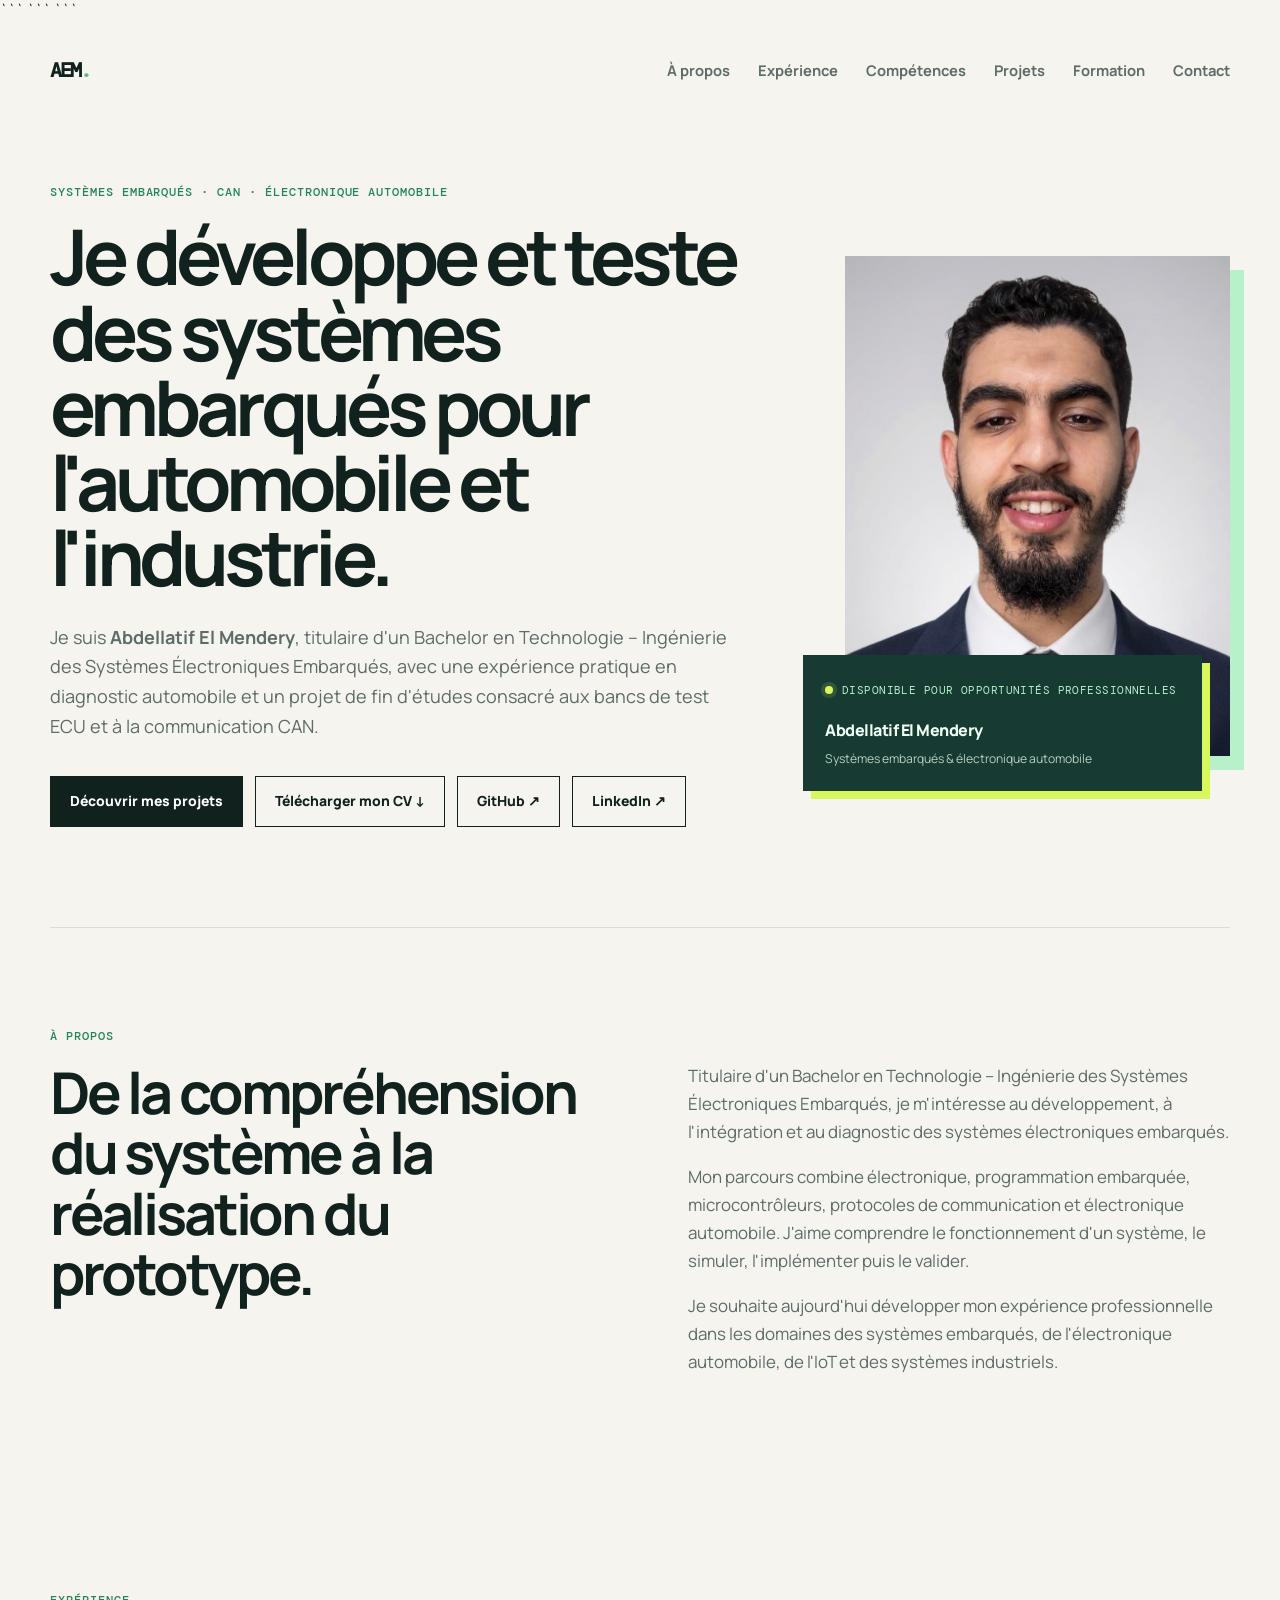
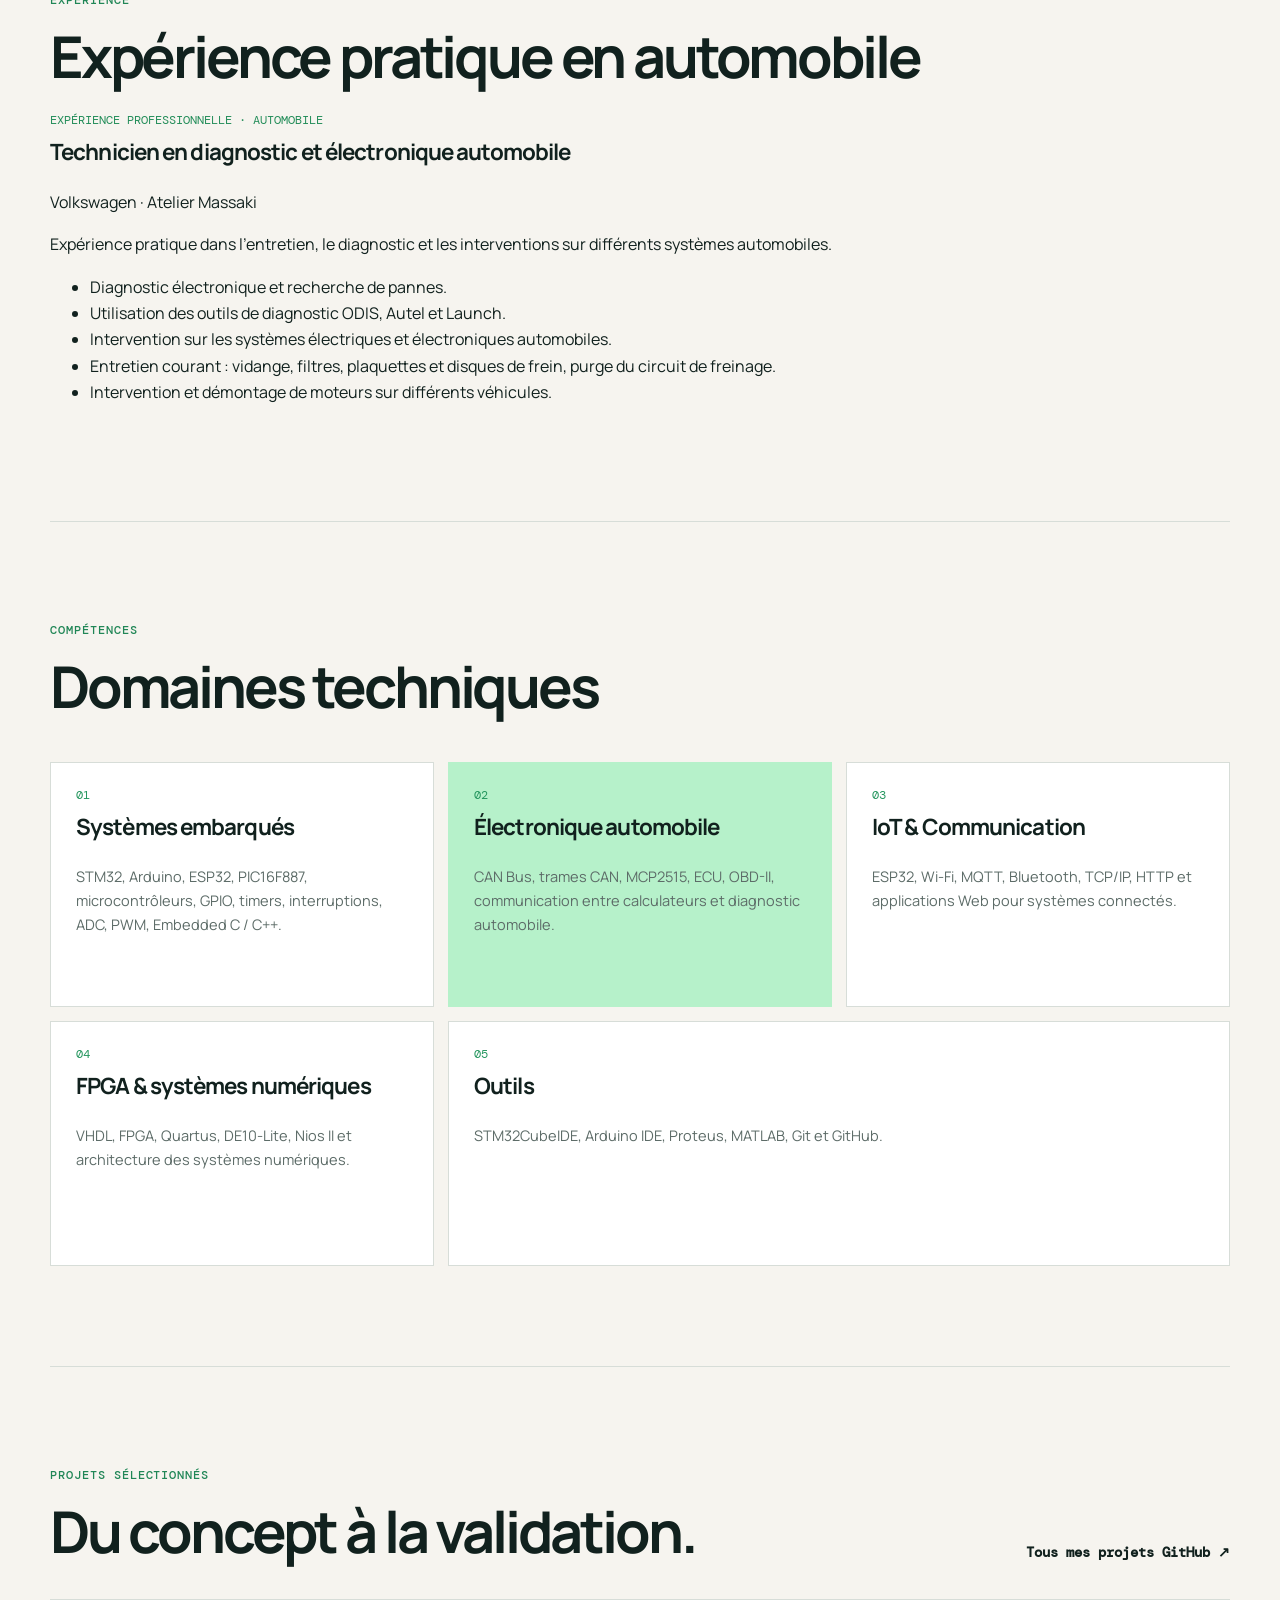
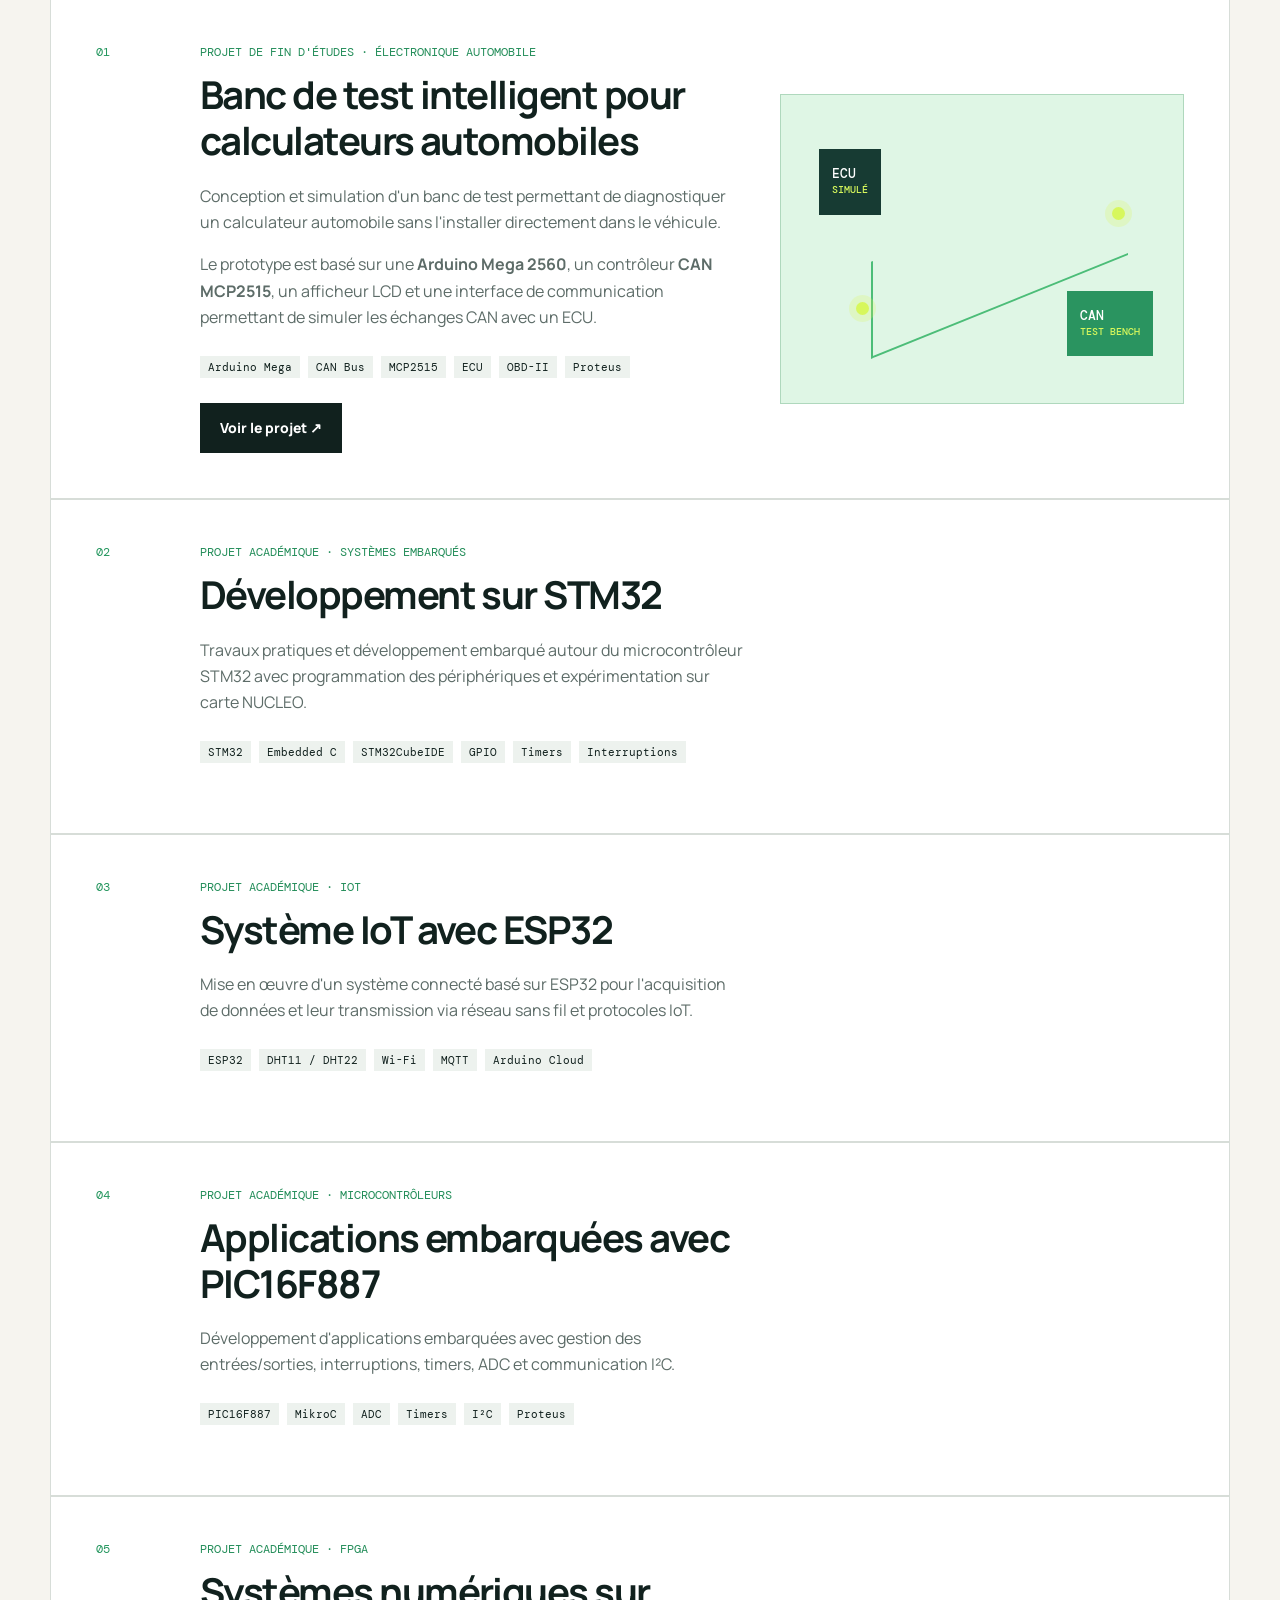
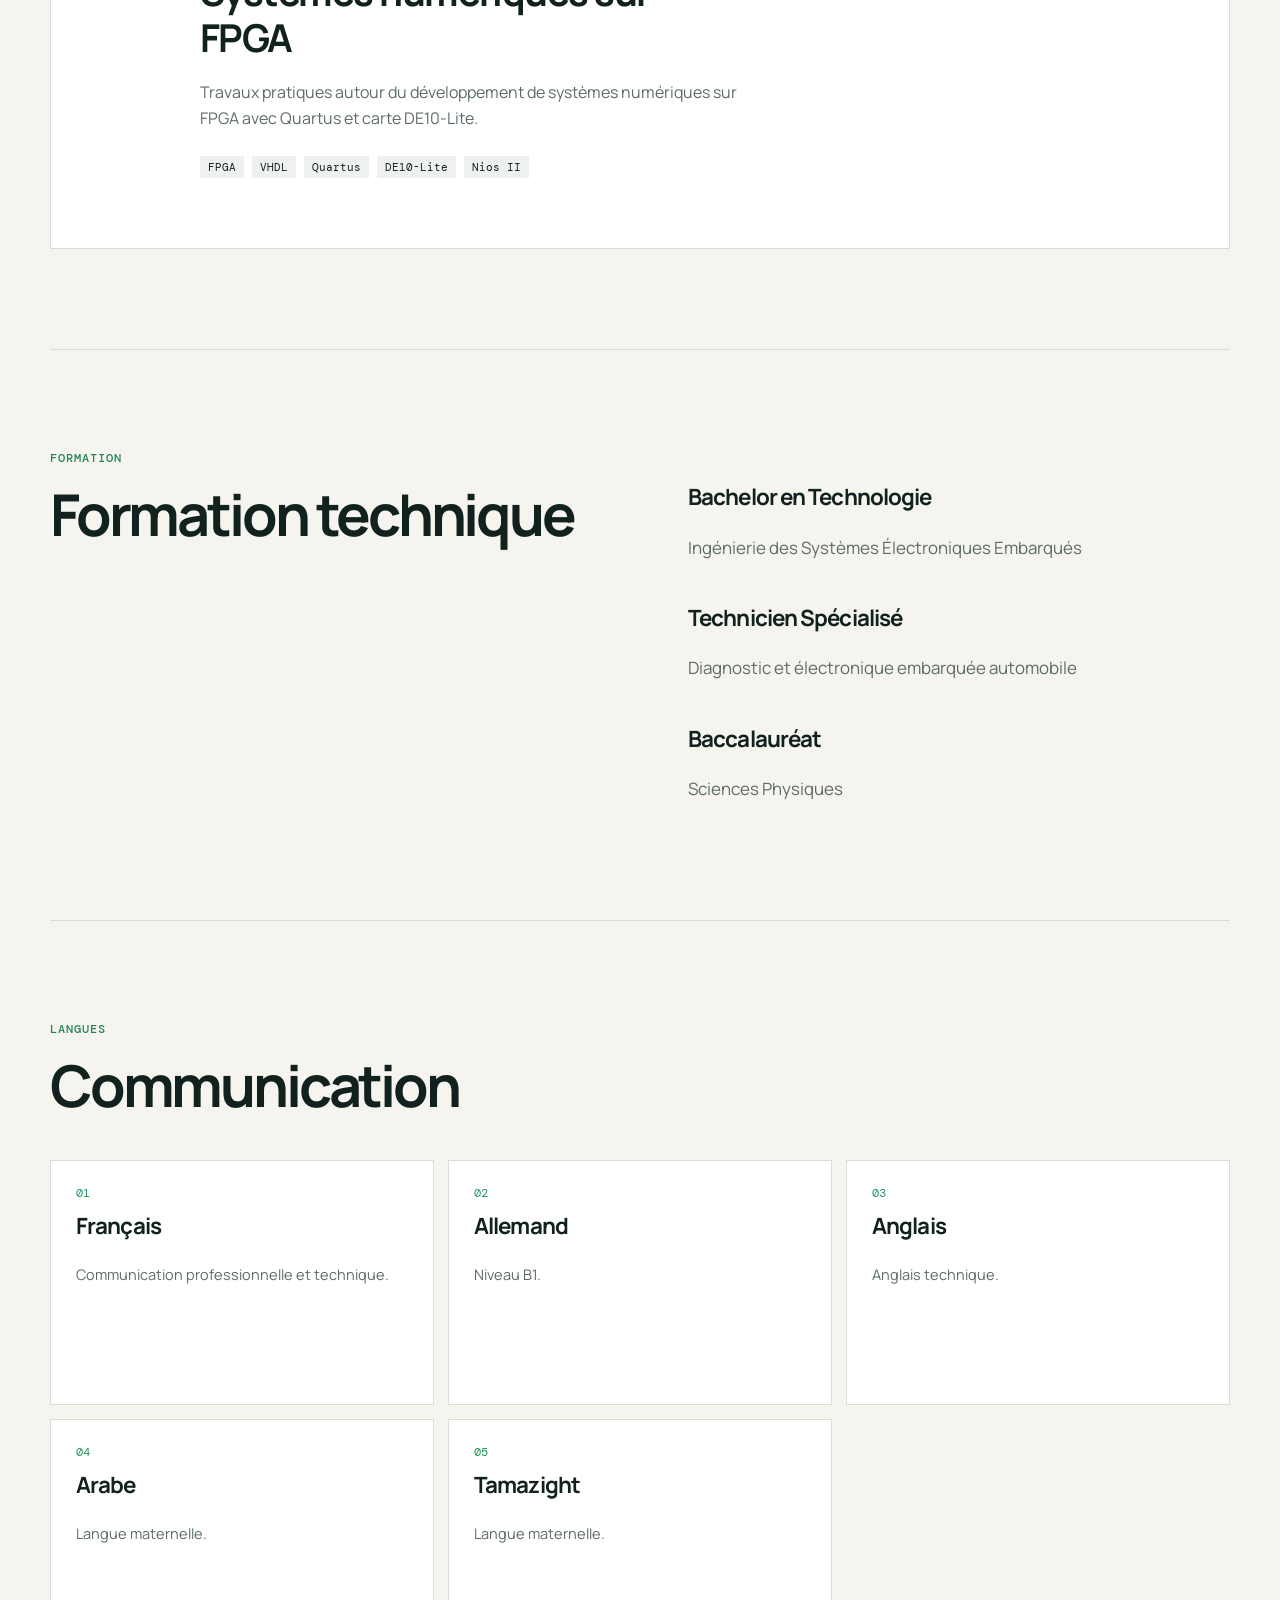
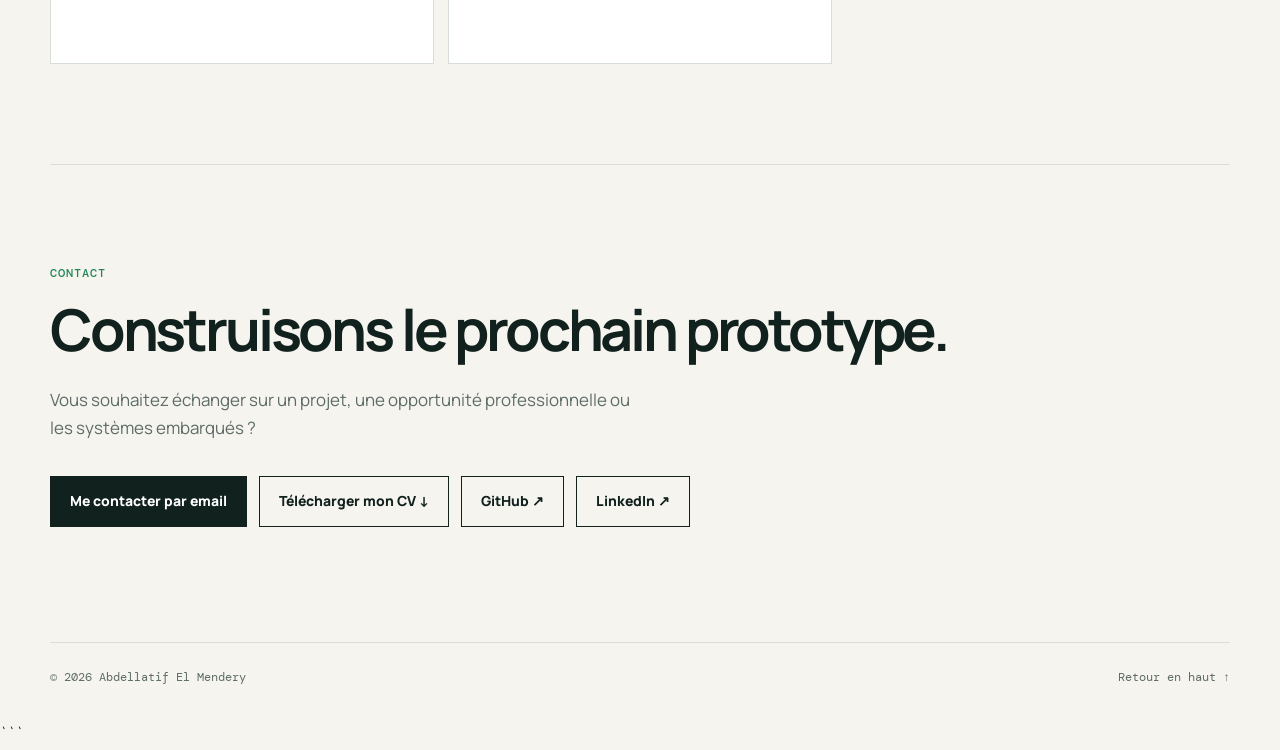
==== index.html @ 358496c3 "Add files via upload" ====
<!doctype html>

<html lang="fr">
  <head>
    <meta charset="UTF-8" />
    <meta name="viewport" content="width=device-width, initial-scale=1.0" />

```
<meta
  name="description"
  content="Portfolio d'Abdellatif El Mendery — systèmes embarqués, électronique automobile, CAN Bus, IoT et diagnostic automobile."
/>

<meta
  name="keywords"
  content="Abdellatif El Mendery, systèmes embarqués, STM32, CAN Bus, électronique automobile, IoT, ECU, diagnostic automobile"
/>

<meta name="author" content="Abdellatif El Mendery" />

<title>Abdellatif El Mendery | Systèmes embarqués & Électronique automobile</title>

<link rel="preconnect" href="https://fonts.googleapis.com" />
<link rel="preconnect" href="https://fonts.gstatic.com" crossorigin />

<link
  href="https://fonts.googleapis.com/css2?family=DM+Mono:wght@400;500&family=Manrope:wght@400;500;600;700;800&display=swap"
  rel="stylesheet"
/>

<link rel="stylesheet" href="style.css" />
```

  </head>

  <body>

```
<!-- HEADER -->
<header class="site-header">
  <a
    class="brand"
    href="#accueil"
    aria-label="Retour à l'accueil"
  >
    AEM<span>.</span>
  </a>

  <button
    class="menu-button"
    type="button"
    aria-label="Ouvrir le menu"
    aria-expanded="false"
  >
    Menu
  </button>

  <nav class="navigation" aria-label="Navigation principale">
    <a href="#apropos">À propos</a>
    <a href="#experience">Expérience</a>
    <a href="#competences">Compétences</a>
    <a href="#projets">Projets</a>
    <a href="#formation">Formation</a>
    <a href="#contact">Contact</a>
  </nav>
</header>


<main>

  <!-- HERO -->
  <section class="hero section" id="accueil">

    <div class="hero-copy">

      <p class="eyebrow">
        Systèmes embarqués · CAN · Électronique automobile
      </p>

      <h1>
        Je développe et teste des systèmes embarqués pour l'automobile et l'industrie.
      </h1>

      <p class="intro">
        Je suis <strong>Abdellatif El Mendery</strong>, titulaire d'un
        Bachelor en Technologie – Ingénierie des Systèmes Électroniques
        Embarqués, avec une expérience pratique en diagnostic automobile
        et un projet de fin d'études consacré aux bancs de test ECU et
        à la communication CAN.
      </p>

      <div class="hero-actions">

        <a
          class="button button-primary"
          href="#projets"
        >
          Découvrir mes projets
        </a>

        <a
          class="button button-secondary"
          href="cv/Abdellatif_El_Mendery_CV.pdf"
          target="_blank"
          rel="noreferrer"
        >
          Télécharger mon CV ↓
        </a>

        <a
          class="button button-secondary"
          href="https://github.com/abdellatifelmendery-spec"
          target="_blank"
          rel="noreferrer"
        >
          GitHub ↗
        </a>

        <a
          class="button button-secondary"
          href="https://www.linkedin.com/in/abdellatif-el-mendery-99740125b"
          target="_blank"
          rel="noreferrer"
        >
          LinkedIn ↗
        </a>

      </div>

    </div>


    <div class="hero-profile">

      <div class="photo-frame">
        <img
          src="images/abdellatif-el-mendery.jpg"
          alt="Portrait professionnel d'Abdellatif El Mendery"
        />
      </div>

      <div class="profile-caption">

        <div class="status">
          <span></span>
          Disponible pour opportunités professionnelles
        </div>

        <p>Abdellatif El Mendery</p>

        <small>
          Systèmes embarqués & électronique automobile
        </small>

      </div>

    </div>

  </section>


  <!-- À PROPOS -->
  <section class="section about" id="apropos">

    <p class="eyebrow">À propos</p>

    <div class="section-grid">

      <h2>
        De la compréhension du système à la réalisation du prototype.
      </h2>

      <div>

        <p>
          Titulaire d'un Bachelor en Technologie – Ingénierie des
          Systèmes Électroniques Embarqués, je m'intéresse au
          développement, à l'intégration et au diagnostic des systèmes
          électroniques embarqués.
        </p>

        <p>
          Mon parcours combine électronique, programmation embarquée,
          microcontrôleurs, protocoles de communication et électronique
          automobile. J'aime comprendre le fonctionnement d'un système,
          le simuler, l'implémenter puis le valider.
        </p>

        <p>
          Je souhaite aujourd'hui développer mon expérience professionnelle
          dans les domaines des systèmes embarqués, de l'électronique
          automobile, de l'IoT et des systèmes industriels.
        </p>

      </div>

    </div>

  </section>


  <!-- EXPÉRIENCE -->
  <section class="section experience" id="experience">

    <p class="eyebrow">Expérience</p>

    <h2>
      Expérience pratique en automobile
    </h2>

    <article class="experience-card">

      <div class="experience-header">

        <div>
          <p class="project-type">
            Expérience professionnelle · Automobile
          </p>

          <h3>
            Technicien en diagnostic et électronique automobile
          </h3>
        </div>

        <p class="experience-location">
          Volkswagen · Atelier Massaki
        </p>

      </div>

      <div class="experience-content">

        <p>
          Expérience pratique dans l'entretien, le diagnostic et les
          interventions sur différents systèmes automobiles.
        </p>

        <ul>
          <li>
            Diagnostic électronique et recherche de pannes.
          </li>

          <li>
            Utilisation des outils de diagnostic ODIS, Autel et Launch.
          </li>

          <li>
            Intervention sur les systèmes électriques et électroniques
            automobiles.
          </li>

          <li>
            Entretien courant : vidange, filtres, plaquettes et disques
            de frein, purge du circuit de freinage.
          </li>

          <li>
            Intervention et démontage de moteurs sur différents véhicules.
          </li>
        </ul>

      </div>

    </article>

  </section>


  <!-- COMPÉTENCES -->
  <section class="section skills" id="competences">

    <p class="eyebrow">Compétences</p>

    <h2>Domaines techniques</h2>

    <div class="skills-grid">

      <article class="skill-card">

        <p class="skill-number">01</p>

        <h3>Systèmes embarqués</h3>

        <p>
          STM32, Arduino, ESP32, PIC16F887, microcontrôleurs,
          GPIO, timers, interruptions, ADC, PWM,
          Embedded C / C++.
        </p>

      </article>


      <article class="skill-card accent-card">

        <p class="skill-number">02</p>

        <h3>Électronique automobile</h3>

        <p>
          CAN Bus, trames CAN, MCP2515, ECU, OBD-II,
          communication entre calculateurs et diagnostic automobile.
        </p>

      </article>


      <article class="skill-card">

        <p class="skill-number">03</p>

        <h3>IoT & Communication</h3>

        <p>
          ESP32, Wi-Fi, MQTT, Bluetooth, TCP/IP,
          HTTP et applications Web pour systèmes connectés.
        </p>

      </article>


      <article class="skill-card">

        <p class="skill-number">04</p>

        <h3>FPGA & systèmes numériques</h3>

        <p>
          VHDL, FPGA, Quartus, DE10-Lite,
          Nios II et architecture des systèmes numériques.
        </p>

      </article>


      <article class="skill-card wide-card">

        <p class="skill-number">05</p>

        <h3>Outils</h3>

        <p>
          STM32CubeIDE, Arduino IDE, Proteus, MATLAB,
          Git et GitHub.
        </p>

      </article>

    </div>

  </section>


  <!-- PROJETS -->
  <section class="section projects" id="projets">

    <div class="projects-heading">

      <div>

        <p class="eyebrow">
          Projets sélectionnés
        </p>

        <h2>
          Du concept à la validation.
        </h2>

      </div>

      <a
        class="text-link"
        href="https://github.com/abdellatifelmendery-spec"
        target="_blank"
        rel="noreferrer"
      >
        Tous mes projets GitHub ↗
      </a>

    </div>


    <!-- PFE -->
    <article class="project-featured">

      <div class="project-index">
        01
      </div>

      <div class="project-content">

        <p class="project-type">
          Projet de fin d'études · Électronique automobile
        </p>

        <h3>
          Banc de test intelligent pour calculateurs automobiles
        </h3>

        <p>
          Conception et simulation d'un banc de test permettant de
          diagnostiquer un calculateur automobile sans l'installer
          directement dans le véhicule.
        </p>

        <p>
          Le prototype est basé sur une
          <strong>Arduino Mega 2560</strong>,
          un contrôleur
          <strong>CAN MCP2515</strong>,
          un afficheur LCD et une interface de communication
          permettant de simuler les échanges CAN avec un ECU.
        </p>

        <ul class="tag-list">

          <li>Arduino Mega</li>
          <li>CAN Bus</li>
          <li>MCP2515</li>
          <li>ECU</li>
          <li>OBD-II</li>
          <li>Proteus</li>

        </ul>

        <a
          class="button button-primary"
          href="https://github.com/abdellatifelmendery-spec/banc-test-intelligent-ecu"
          target="_blank"
          rel="noreferrer"
        >
          Voir le projet ↗
        </a>

      </div>


      <div
        class="project-visual"
        aria-hidden="true"
      >

        <div class="ecu-block">
          ECU
          <br />
          <small>SIMULÉ</small>
        </div>

        <div class="can-line"></div>

        <div class="mcu-block">
          CAN
          <br />
          <small>TEST BENCH</small>
        </div>

        <div class="signal-dot dot-one"></div>
        <div class="signal-dot dot-two"></div>

      </div>

    </article>


    <!-- STM32 -->
    <article class="project-featured">

      <div class="project-index">
        02
      </div>

      <div class="project-content">

        <p class="project-type">
          Projet académique · Systèmes embarqués
        </p>

        <h3>
          Développement sur STM32
        </h3>

        <p>
          Travaux pratiques et développement embarqué autour du
          microcontrôleur STM32 avec programmation des périphériques
          et expérimentation sur carte NUCLEO.
        </p>

        <ul class="tag-list">
          <li>STM32</li>
          <li>Embedded C</li>
          <li>STM32CubeIDE</li>
          <li>GPIO</li>
          <li>Timers</li>
          <li>Interruptions</li>
        </ul>

      </div>

    </article>


    <!-- ESP32 -->
    <article class="project-featured">

      <div class="project-index">
        03
      </div>

      <div class="project-content">

        <p class="project-type">
          Projet académique · IoT
        </p>

        <h3>
          Système IoT avec ESP32
        </h3>

        <p>
          Mise en œuvre d'un système connecté basé sur ESP32 pour
          l'acquisition de données et leur transmission via réseau
          sans fil et protocoles IoT.
        </p>

        <ul class="tag-list">
          <li>ESP32</li>
          <li>DHT11 / DHT22</li>
          <li>Wi-Fi</li>
          <li>MQTT</li>
          <li>Arduino Cloud</li>
        </ul>

      </div>

    </article>


    <!-- PIC -->
    <article class="project-featured">

      <div class="project-index">
        04
      </div>

      <div class="project-content">

        <p class="project-type">
          Projet académique · Microcontrôleurs
        </p>

        <h3>
          Applications embarquées avec PIC16F887
        </h3>

        <p>
          Développement d'applications embarquées avec gestion des
          entrées/sorties, interruptions, timers, ADC et communication
          I²C.
        </p>

        <ul class="tag-list">
          <li>PIC16F887</li>
          <li>MikroC</li>
          <li>ADC</li>
          <li>Timers</li>
          <li>I²C</li>
          <li>Proteus</li>
        </ul>

      </div>

    </article>


    <!-- FPGA -->
    <article class="project-featured">

      <div class="project-index">
        05
      </div>

      <div class="project-content">

        <p class="project-type">
          Projet académique · FPGA
        </p>

        <h3>
          Systèmes numériques sur FPGA
        </h3>

        <p>
          Travaux pratiques autour du développement de systèmes
          numériques sur FPGA avec Quartus et carte DE10-Lite.
        </p>

        <ul class="tag-list">
          <li>FPGA</li>
          <li>VHDL</li>
          <li>Quartus</li>
          <li>DE10-Lite</li>
          <li>Nios II</li>
        </ul>

      </div>

    </article>

  </section>


  <!-- FORMATION -->
  <section class="section about" id="formation">

    <p class="eyebrow">Formation</p>

    <div class="section-grid">

      <h2>
        Formation technique
      </h2>

      <div>

        <h3>
          Bachelor en Technologie
        </h3>

        <p>
          Ingénierie des Systèmes Électroniques Embarqués
        </p>

        <br />

        <h3>
          Technicien Spécialisé
        </h3>

        <p>
          Diagnostic et électronique embarquée automobile
        </p>

        <br />

        <h3>
          Baccalauréat
        </h3>

        <p>
          Sciences Physiques
        </p>

      </div>

    </div>

  </section>


  <!-- LANGUES -->
  <section class="section skills">

    <p class="eyebrow">
      Langues
    </p>

    <h2>
      Communication
    </h2>

    <div class="skills-grid">

      <article class="skill-card">
        <p class="skill-number">01</p>
        <h3>Français</h3>
        <p>
          Communication professionnelle et technique.
        </p>
      </article>

      <article class="skill-card">
        <p class="skill-number">02</p>
        <h3>Allemand</h3>
        <p>
          Niveau B1.
        </p>
      </article>

      <article class="skill-card">
        <p class="skill-number">03</p>
        <h3>Anglais</h3>
        <p>
          Anglais technique.
        </p>
      </article>

      <article class="skill-card">
        <p class="skill-number">04</p>
        <h3>Arabe</h4>
        <p>
          Langue maternelle.
        </p>
      </article>

      <article class="skill-card">
        <p class="skill-number">05</p>
        <h3>Tamazight</h3>
        <p>
          Langue maternelle.
        </p>
      </article>

    </div>

  </section>


  <!-- CONTACT -->
  <section class="section contact" id="contact">

    <p class="eyebrow">
      Contact
    </p>

    <h2>
      Construisons le prochain prototype.
    </h2>

    <p>
      Vous souhaitez échanger sur un projet, une opportunité
      professionnelle ou les systèmes embarqués ?
    </p>

    <div class="contact-links">

      <!-- REMPLACE CET EMAIL -->
      <a
        class="button button-primary"
        href="mailto:TON_EMAIL_ICI"
      >
        Me contacter par email
      </a>

      <a
        class="button button-secondary"
        href="cv/CV_Abdellatif_El_Mendery_1.pdf"
        target="_blank"
        rel="noreferrer"
      >
        Télécharger mon CV ↓
      </a>

      <a
        class="button button-secondary"
        href="https://github.com/abdellatifelmendery-spec"
        target="_blank"
        rel="noreferrer"
      >
        GitHub ↗
      </a>

      <a
        class="button button-secondary"
        href="https://www.linkedin.com/in/abdellatif-el-mendery-99740125b"
        target="_blank"
        rel="noreferrer"
      >
        LinkedIn ↗
      </a>

    </div>

  </section>

</main>


<!-- FOOTER -->
<footer>

  <p>
    © <span id="year"></span> Abdellatif El Mendery
  </p>

  <a href="#accueil">
    Retour en haut ↑
  </a>

</footer>


<script src="script.js"></script>
```

  </body>
</html>
---- style.css ----
:root {
  --ink: #11211e;
  --muted: #5d6c68;
  --paper: #f6f4ef;
  --surface: #ffffff;
  --line: #d7ddd8;
  --mint: #b6f1ca;
  --lime: #d7f75c;
  --dark: #173b33;
  --mono: "DM Mono", monospace;
  --sans: "Manrope", sans-serif;
}

* { box-sizing: border-box; }
html { scroll-behavior: smooth; }
body { margin: 0; background: var(--paper); color: var(--ink); font-family: var(--sans); line-height: 1.65; }
a { color: inherit; text-decoration: none; }
.site-header { width: min(1180px, calc(100% - 40px)); margin: 0 auto; min-height: 88px; display: flex; align-items: center; justify-content: space-between; }
.brand { font: 800 1.25rem var(--mono); letter-spacing: -0.1em; }
.brand span { color: #62b985; }
.navigation { display: flex; gap: 28px; color: var(--muted); font-size: 0.92rem; font-weight: 700; }
.navigation a:hover, .text-link:hover, footer a:hover { color: #2b9860; }
.menu-button { display: none; border: 0; background: transparent; font: 700 0.85rem var(--mono); }
.section { width: min(1180px, calc(100% - 40px)); margin: 0 auto; padding: 100px 0; }
.hero { min-height: 640px; display: grid; grid-template-columns: 1.25fr 0.75fr; gap: 80px; align-items: center; padding-top: 70px; }
.eyebrow { color: #208656; font: 500 0.75rem var(--mono); letter-spacing: 0.08em; text-transform: uppercase; margin: 0 0 18px; }
h1, h2, h3, p { margin-top: 0; }
h1 { max-width: 760px; font-size: clamp(2.7rem, 6vw, 5.55rem); letter-spacing: -0.065em; line-height: 0.98; margin-bottom: 28px; }
h2 { font-size: clamp(2rem, 4.5vw, 3.9rem); letter-spacing: -0.055em; line-height: 1.05; margin-bottom: 26px; }
h3 { font-size: 1.4rem; letter-spacing: -0.04em; line-height: 1.2; }
.intro { max-width: 680px; font-size: 1.13rem; color: var(--muted); }
.hero-actions, .contact-links { display: flex; flex-wrap: wrap; gap: 12px; margin-top: 34px; }
.button { display: inline-flex; align-items: center; justify-content: center; padding: 13px 19px; border: 1px solid var(--ink); font-size: 0.87rem; font-weight: 800; transition: transform 0.2s, background 0.2s; }
.button:hover { transform: translateY(-3px); }
.button-primary { background: var(--ink); color: white; }
.button-secondary { background: transparent; }
.hero-profile { position: relative; max-width: 385px; justify-self: end; }
.photo-frame { height: 500px; overflow: hidden; background: var(--dark); box-shadow: 14px 14px 0 var(--mint); }
.photo-frame img { width: 100%; height: 100%; object-fit: cover; object-position: center top; display: block; filter: saturate(.92) contrast(1.03); }
.profile-caption { position: absolute; left: -42px; right: 28px; bottom: -35px; padding: 20px 22px; background: var(--dark); color: #effff3; box-shadow: 8px 8px 0 var(--lime); }
.profile-caption p { margin: 15px 0 1px; font-weight: 800; letter-spacing: -.03em; }
.profile-caption small { color: #b7cfc0; font-size: .76rem; }
.hero-card { background: var(--dark); padding: 32px; color: #ebfff1; box-shadow: 13px 13px 0 var(--mint); }
.status { display: inline-flex; align-items: center; gap: 9px; font: 0.68rem var(--mono); color: var(--mint); text-transform: uppercase; letter-spacing: 0.04em; }
.status span { width: 8px; height: 8px; border-radius: 50%; background: var(--lime); box-shadow: 0 0 0 4px rgba(215,247,92,.14); }
.card-label { margin: 62px 0 9px; color: #9ab7ab; font: 0.7rem var(--mono); text-transform: uppercase; }
.hero-card ul { list-style: none; padding: 0; margin: 0; }
.hero-card li { border-top: 1px solid rgba(235,255,241,.2); padding: 14px 0; font-weight: 700; }
.hero-card li span { display: inline-block; width: 36px; color: var(--lime); font: 0.73rem var(--mono); }
.about { border-top: 1px solid var(--line); }
.section-grid { display: grid; grid-template-columns: 1fr 1fr; gap: 96px; }
.section-grid h2 { margin: 0; }
.section-grid p { color: var(--muted); font-size: 1.06rem; }
.skills { border-top: 1px solid var(--line); }
.skills > h2 { margin-bottom: 45px; }
.skills-grid { display: grid; grid-template-columns: repeat(3, 1fr); gap: 14px; }
.skill-card { min-height: 245px; padding: 25px; background: var(--surface); border: 1px solid var(--line); }
.skill-card p:last-child { color: var(--muted); font-size: .91rem; }
.skill-number, .project-index { color: #24965e; font: 0.72rem var(--mono); }
.accent-card { background: var(--mint); border-color: var(--mint); }
.wide-card { grid-column: span 2; }
.projects { border-top: 1px solid var(--line); }
.projects-heading { display: flex; align-items: end; justify-content: space-between; gap: 30px; margin-bottom: 38px; }
.projects-heading h2 { margin-bottom: 0; }
.text-link { font: 700 .87rem var(--mono); white-space: nowrap; }
.project-featured { position: relative; display: grid; grid-template-columns: 70px 1.15fr .85fr; gap: 34px; padding: 45px; background: var(--surface); border: 1px solid var(--line); overflow: hidden; }
.project-type { color: #238d59; font: .72rem var(--mono); text-transform: uppercase; }
.project-content h3 { font-size: clamp(1.8rem, 3vw, 2.65rem); margin: 12px 0 18px; }
.project-content > p:not(.project-type) { color: var(--muted); }
.tag-list { display: flex; flex-wrap: wrap; gap: 8px; padding: 0; margin: 25px 0; list-style: none; }
.tag-list li { padding: 4px 8px; background: #edf2ee; font: .67rem var(--mono); }
.project-visual { position: relative; min-height: 310px; align-self: center; background: #dff6e5; border: 1px solid #afd8bd; overflow: hidden; }
.ecu-block, .mcu-block { position: absolute; z-index: 2; padding: 18px 13px; background: var(--dark); color: white; font: 500 .84rem var(--mono); line-height: 1.1; }
.ecu-block { top: 54px; left: 38px; } .mcu-block { bottom: 47px; right: 30px; background: #2a9460; }
.project-visual small { color: var(--lime); font-size: .61rem; }
.can-line { position: absolute; inset: 115px 55px 96px 90px; border-left: 2px solid #4cbd78; border-bottom: 2px solid #4cbd78; transform: skewY(-22deg); }
.signal-dot { position: absolute; width: 13px; height: 13px; border-radius: 50%; background: var(--lime); box-shadow: 0 0 0 7px rgba(215,247,92,.24); }
.dot-one { top: 112px; right: 58px; } .dot-two { bottom: 88px; left: 75px; }
.contact { border-top: 1px solid var(--line); padding-bottom: 115px; }
.contact > p:not(.eyebrow):not(.contact-note) { max-width: 600px; color: var(--muted); font-size: 1.06rem; }
.contact-note { color: var(--muted); font-size: .78rem; margin-top: 20px; }
code { background: #e6ebe6; padding: 2px 4px; }
footer { width: min(1180px, calc(100% - 40px)); margin: 0 auto; padding: 27px 0; border-top: 1px solid var(--line); display: flex; justify-content: space-between; color: var(--muted); font: .72rem var(--mono); }

@media (max-width: 780px) {
  .site-header { min-height: 72px; } .menu-button { display: block; } .navigation { display: none; position: absolute; top: 68px; left: 20px; right: 20px; padding: 17px; background: white; border: 1px solid var(--line); flex-direction: column; gap: 13px; z-index: 5; } .navigation.open { display: flex; }
  .section { width: min(100% - 32px, 1180px); padding: 72px 0; } .hero { min-height: auto; grid-template-columns: 1fr; gap: 42px; padding-top: 45px; } .hero-profile { justify-self: center; width: min(100% - 25px, 380px); margin-bottom: 30px; } .photo-frame { height: 430px; box-shadow: 8px 8px 0 var(--mint); } .profile-caption { left: -13px; right: 13px; }
  .section-grid, .project-featured { grid-template-columns: 1fr; gap: 28px; } .skills-grid { grid-template-columns: 1fr; } .wide-card { grid-column: span 1; } .projects-heading { align-items: start; flex-direction: column; } .project-index { position: absolute; top: 20px; right: 20px; } .project-visual { min-height: 270px; } footer { width: min(100% - 32px, 1180px); }
}
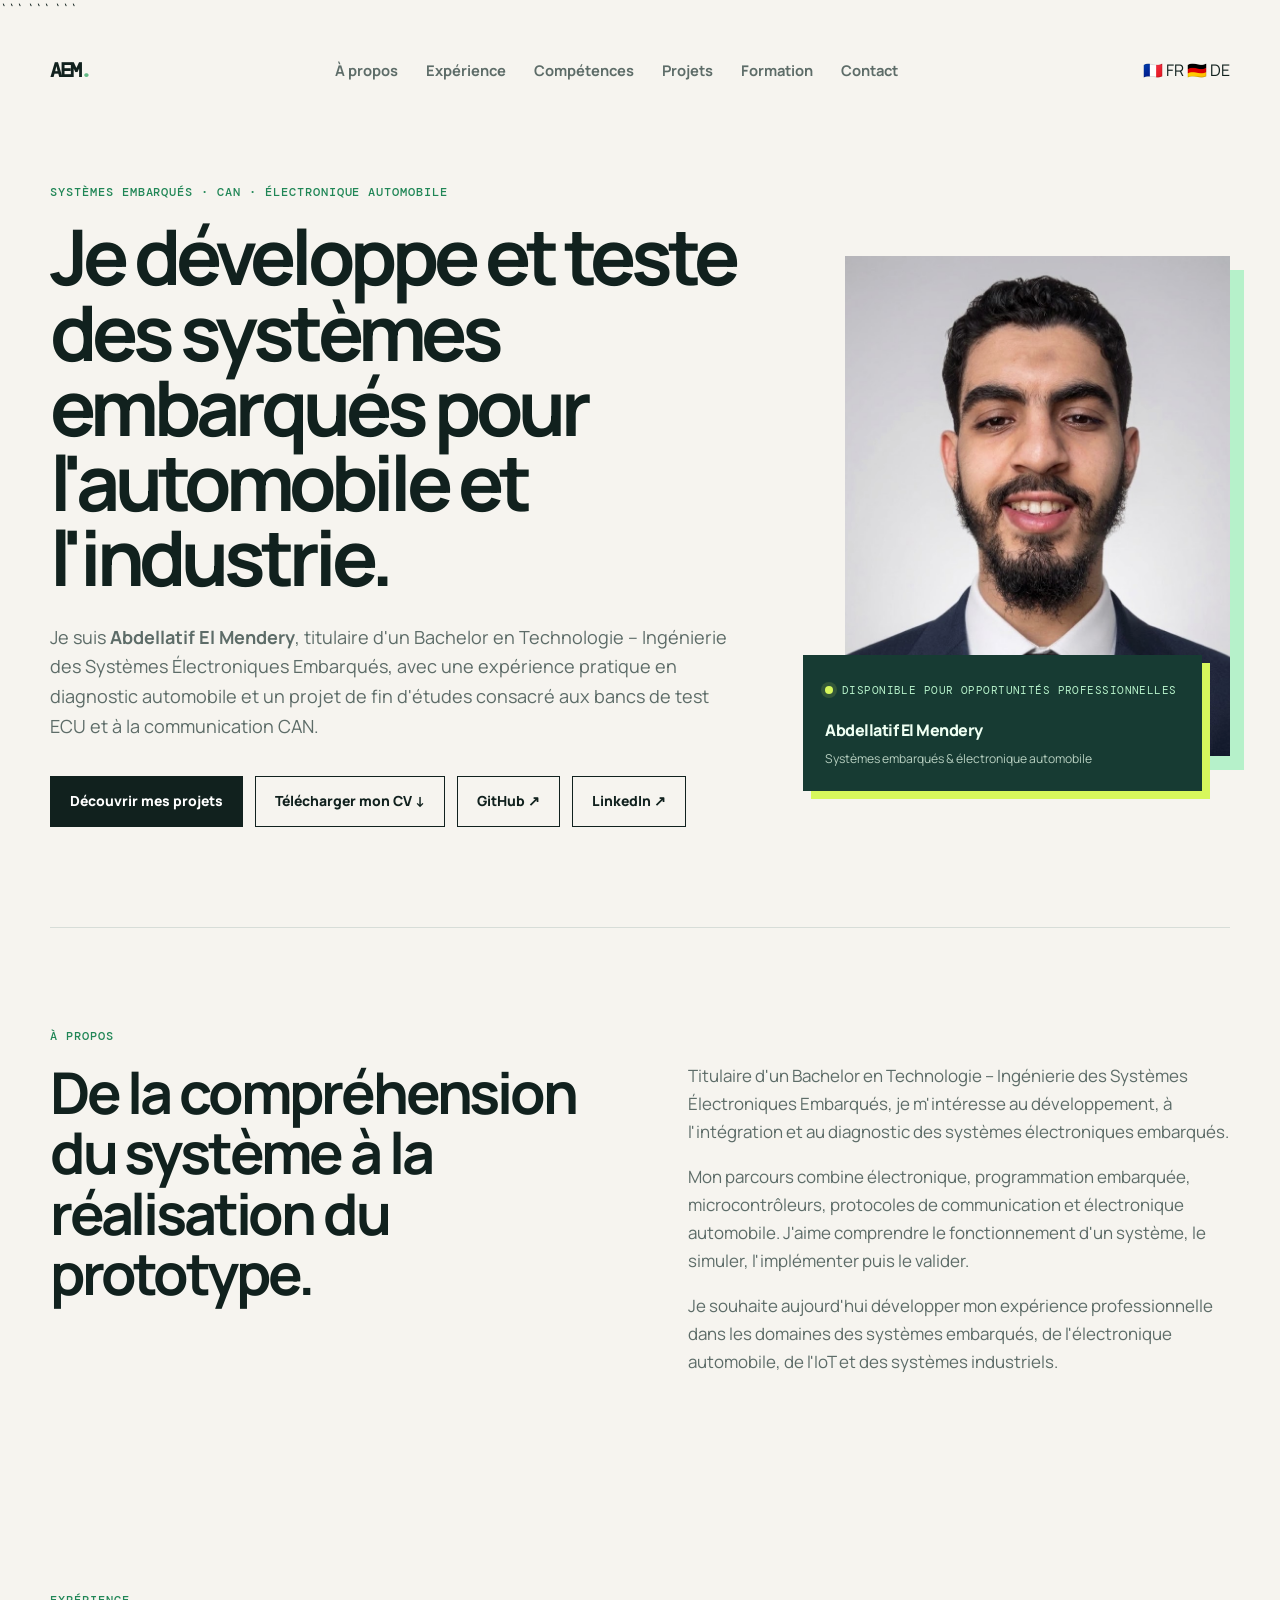
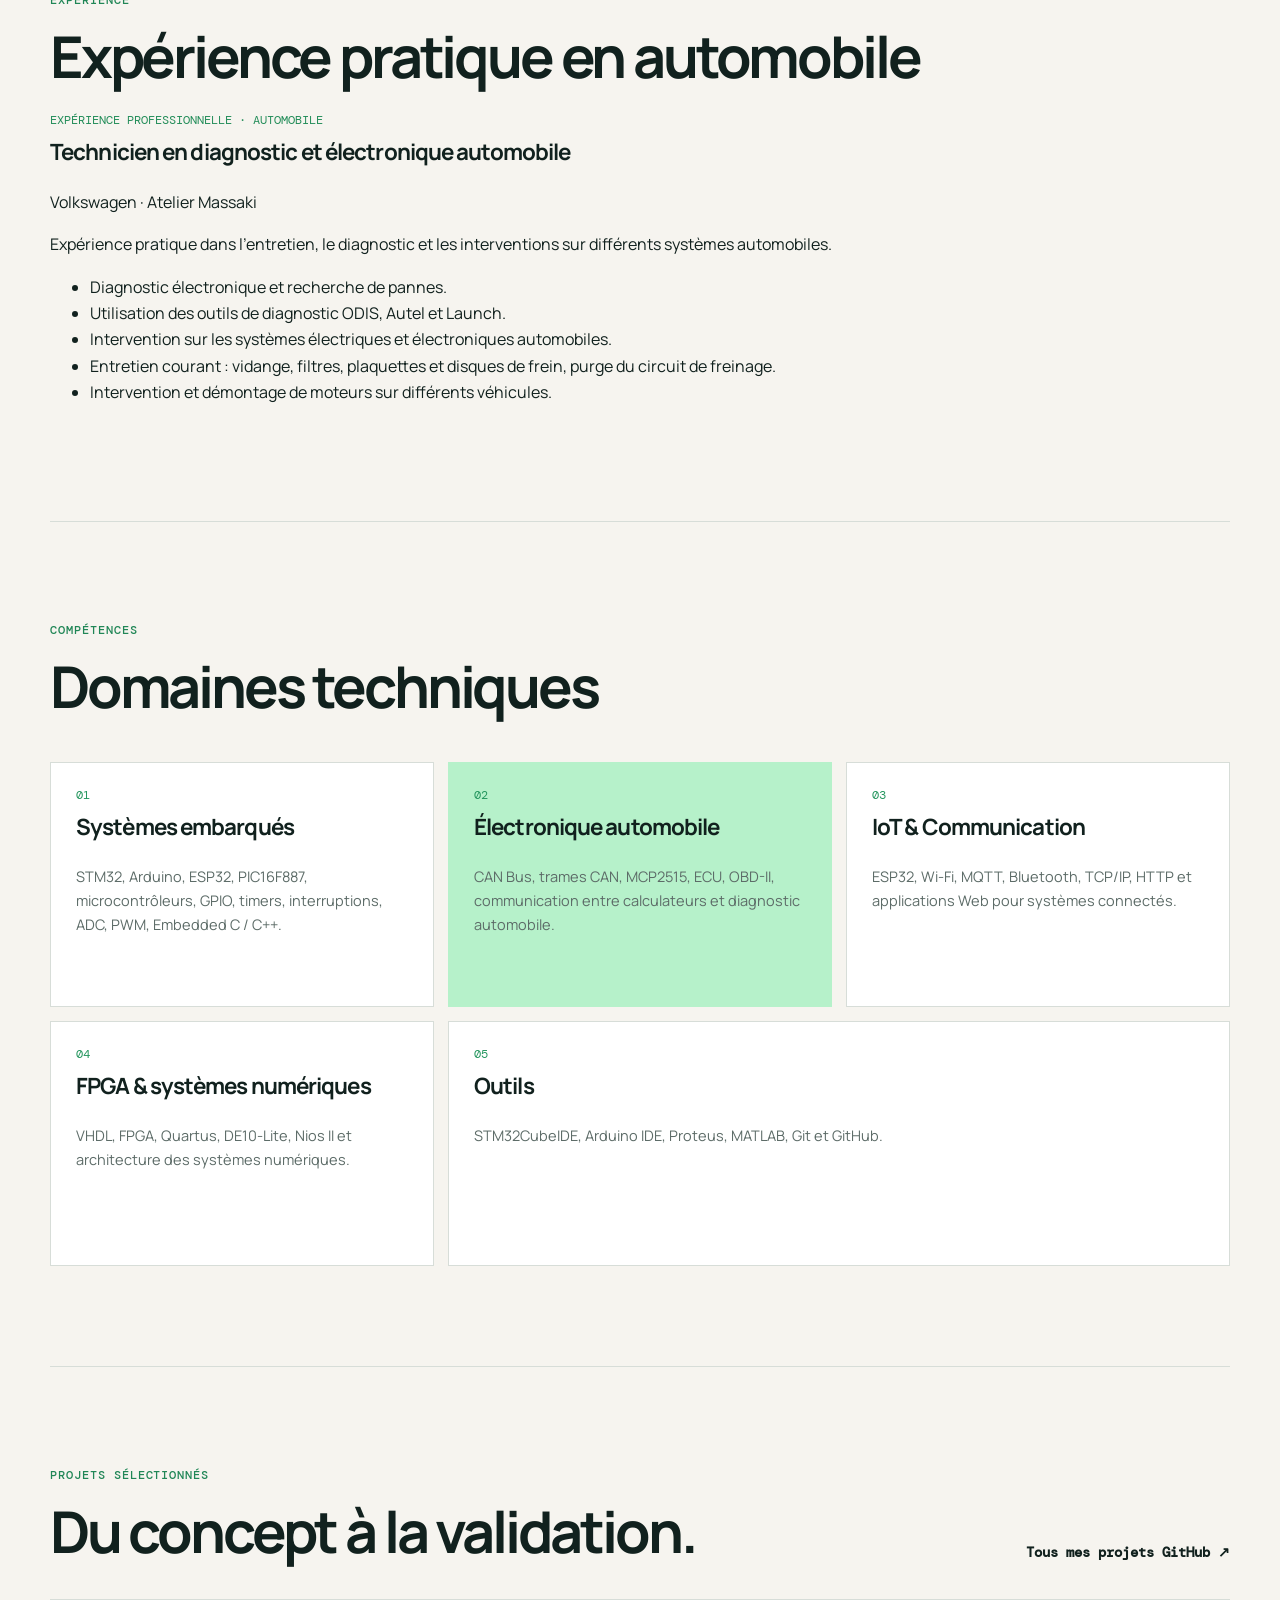
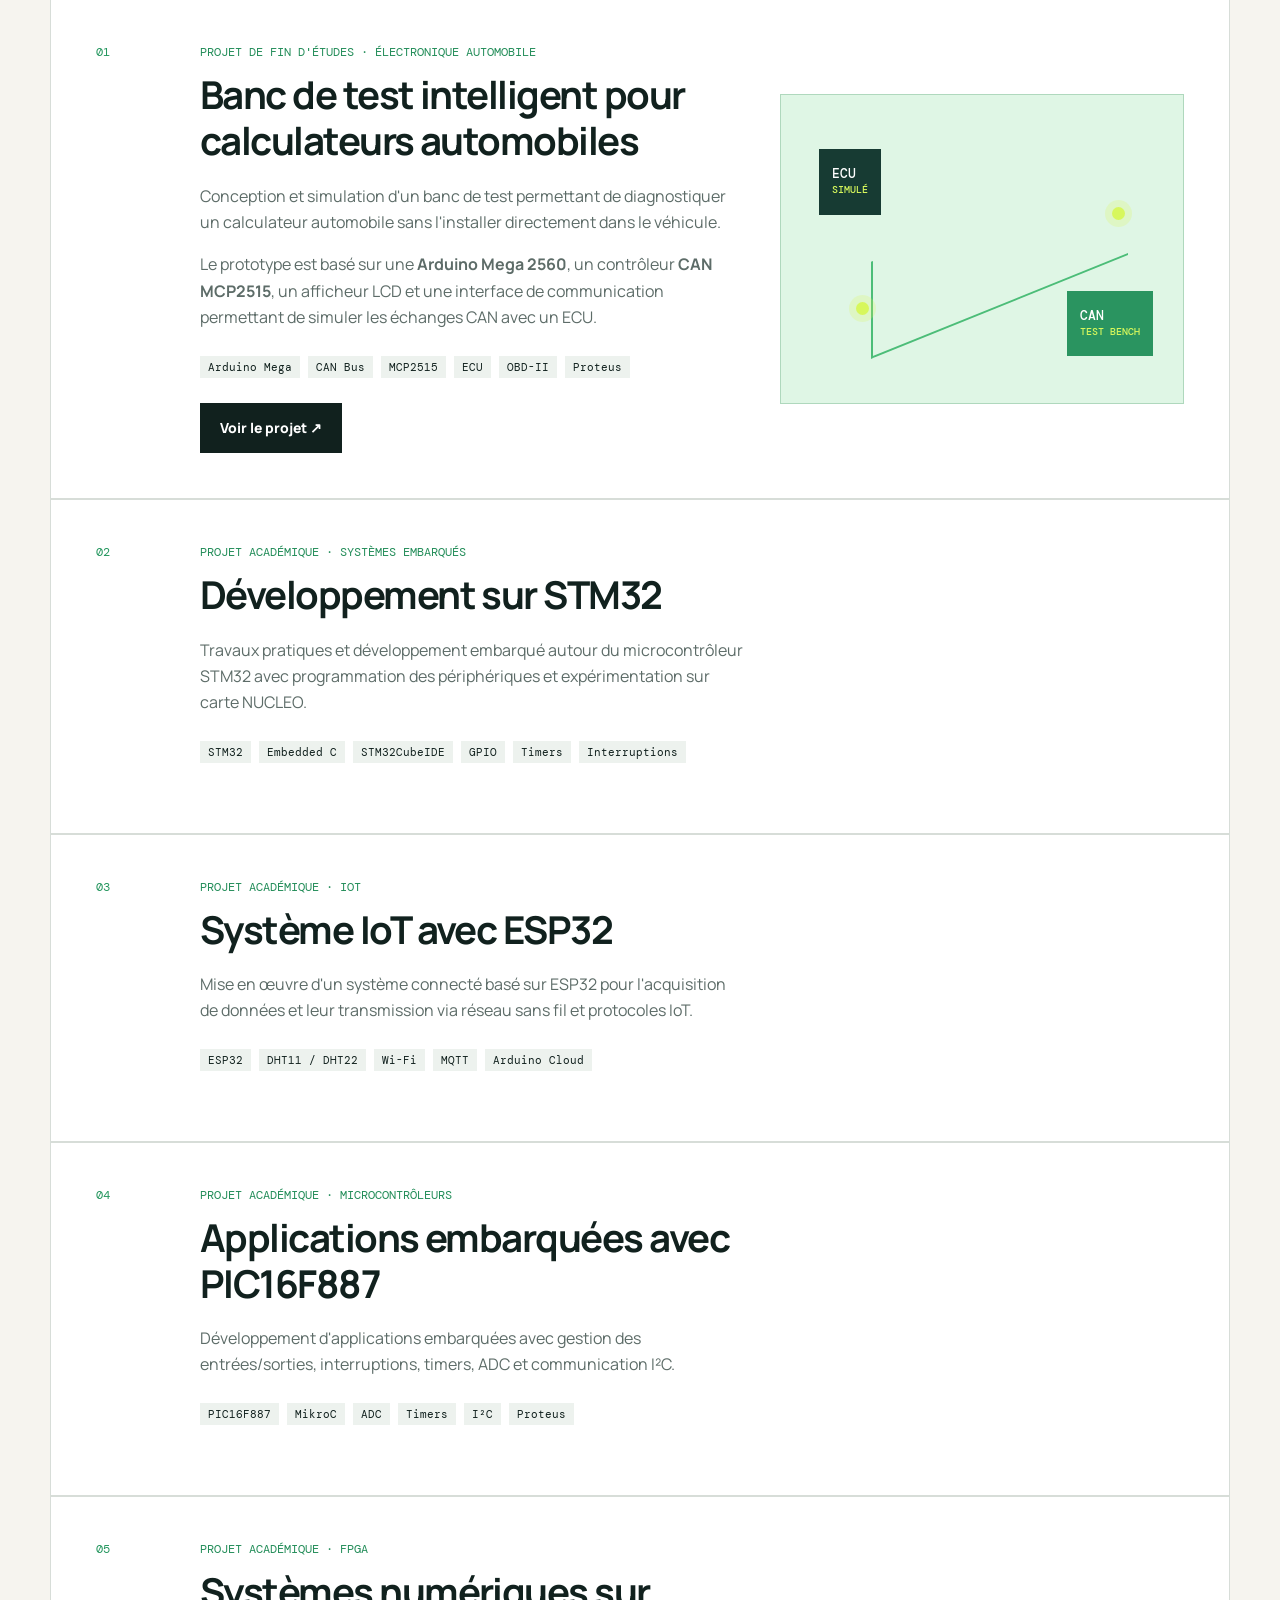
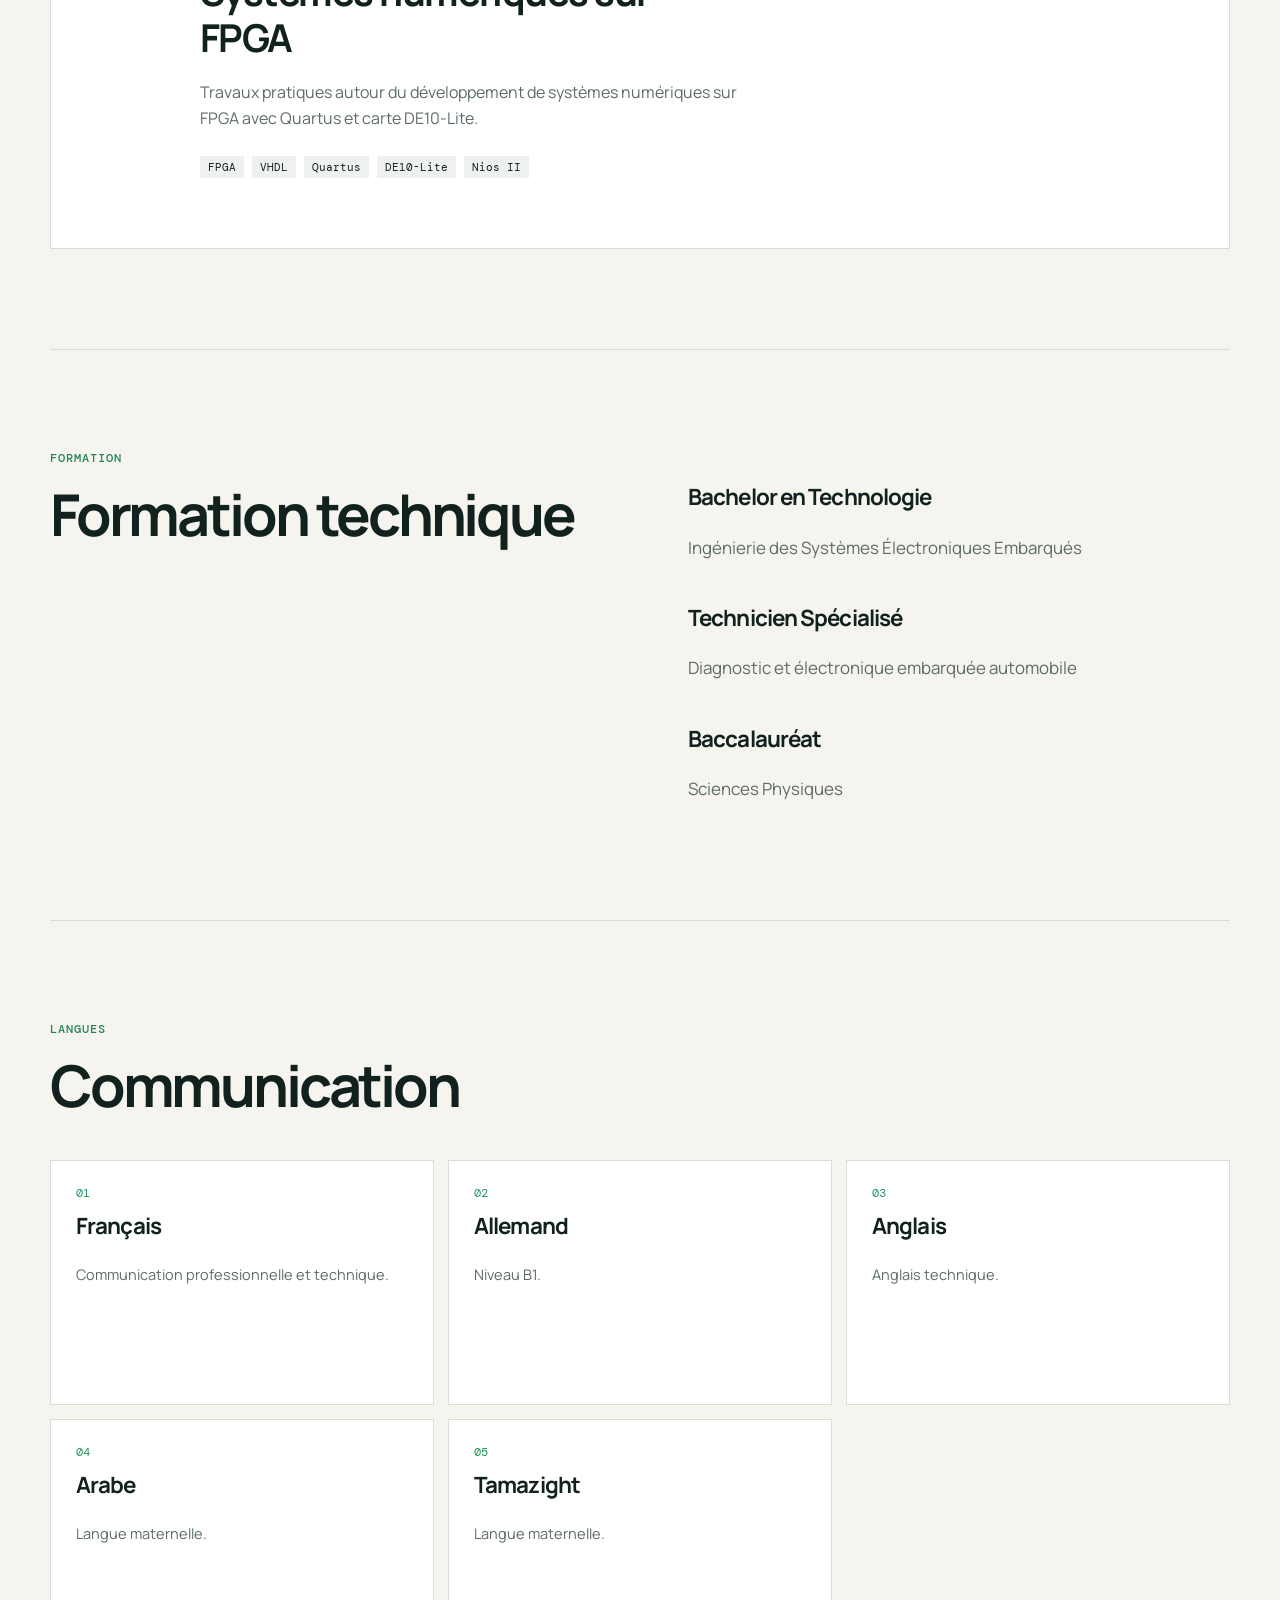
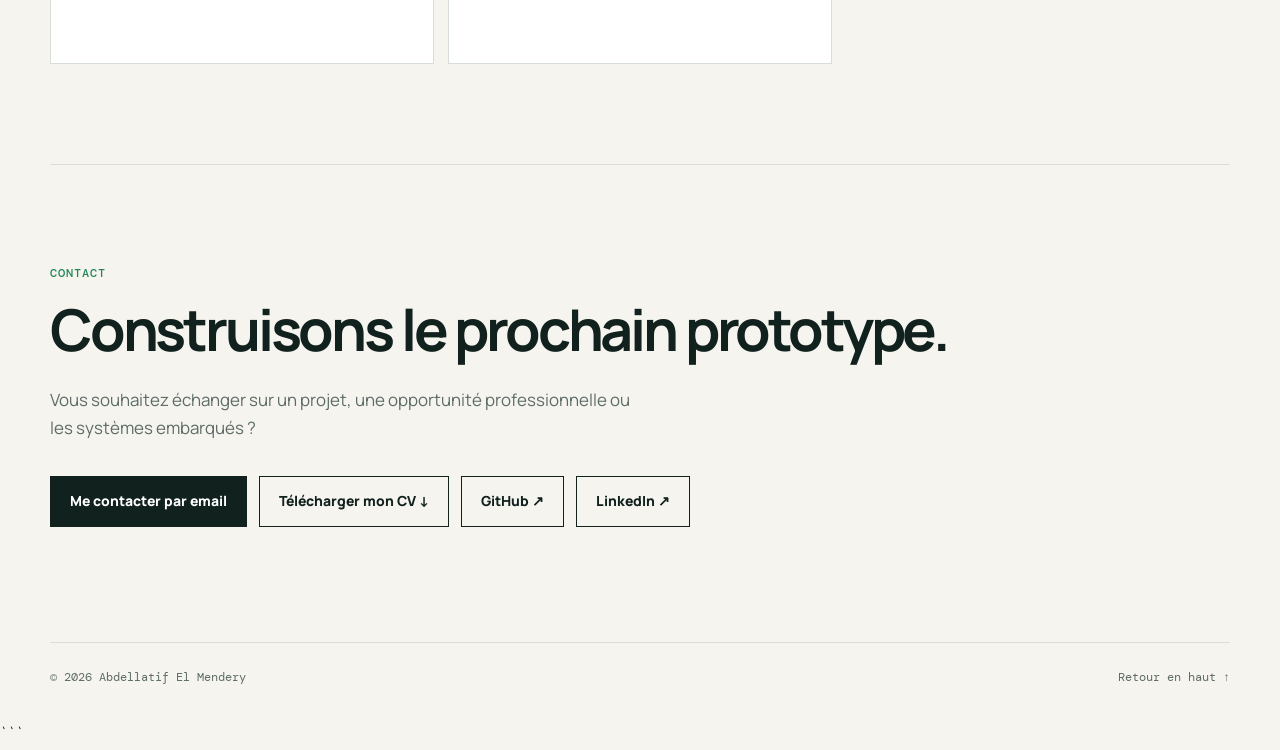
==== commit abdc870e: "Update index.html" ====
--- a/index.html
+++ b/index.html
@@ -63,6 +63,10 @@
     <a href="#formation">Formation</a>
     <a href="#contact">Contact</a>
   </nav>
+  <div class="language-switch">
+  <a href="index.html" class="active">🇫🇷 FR</a>
+  <a href="de.html">🇩🇪 DE</a>
+</div>
 </header>
 
 
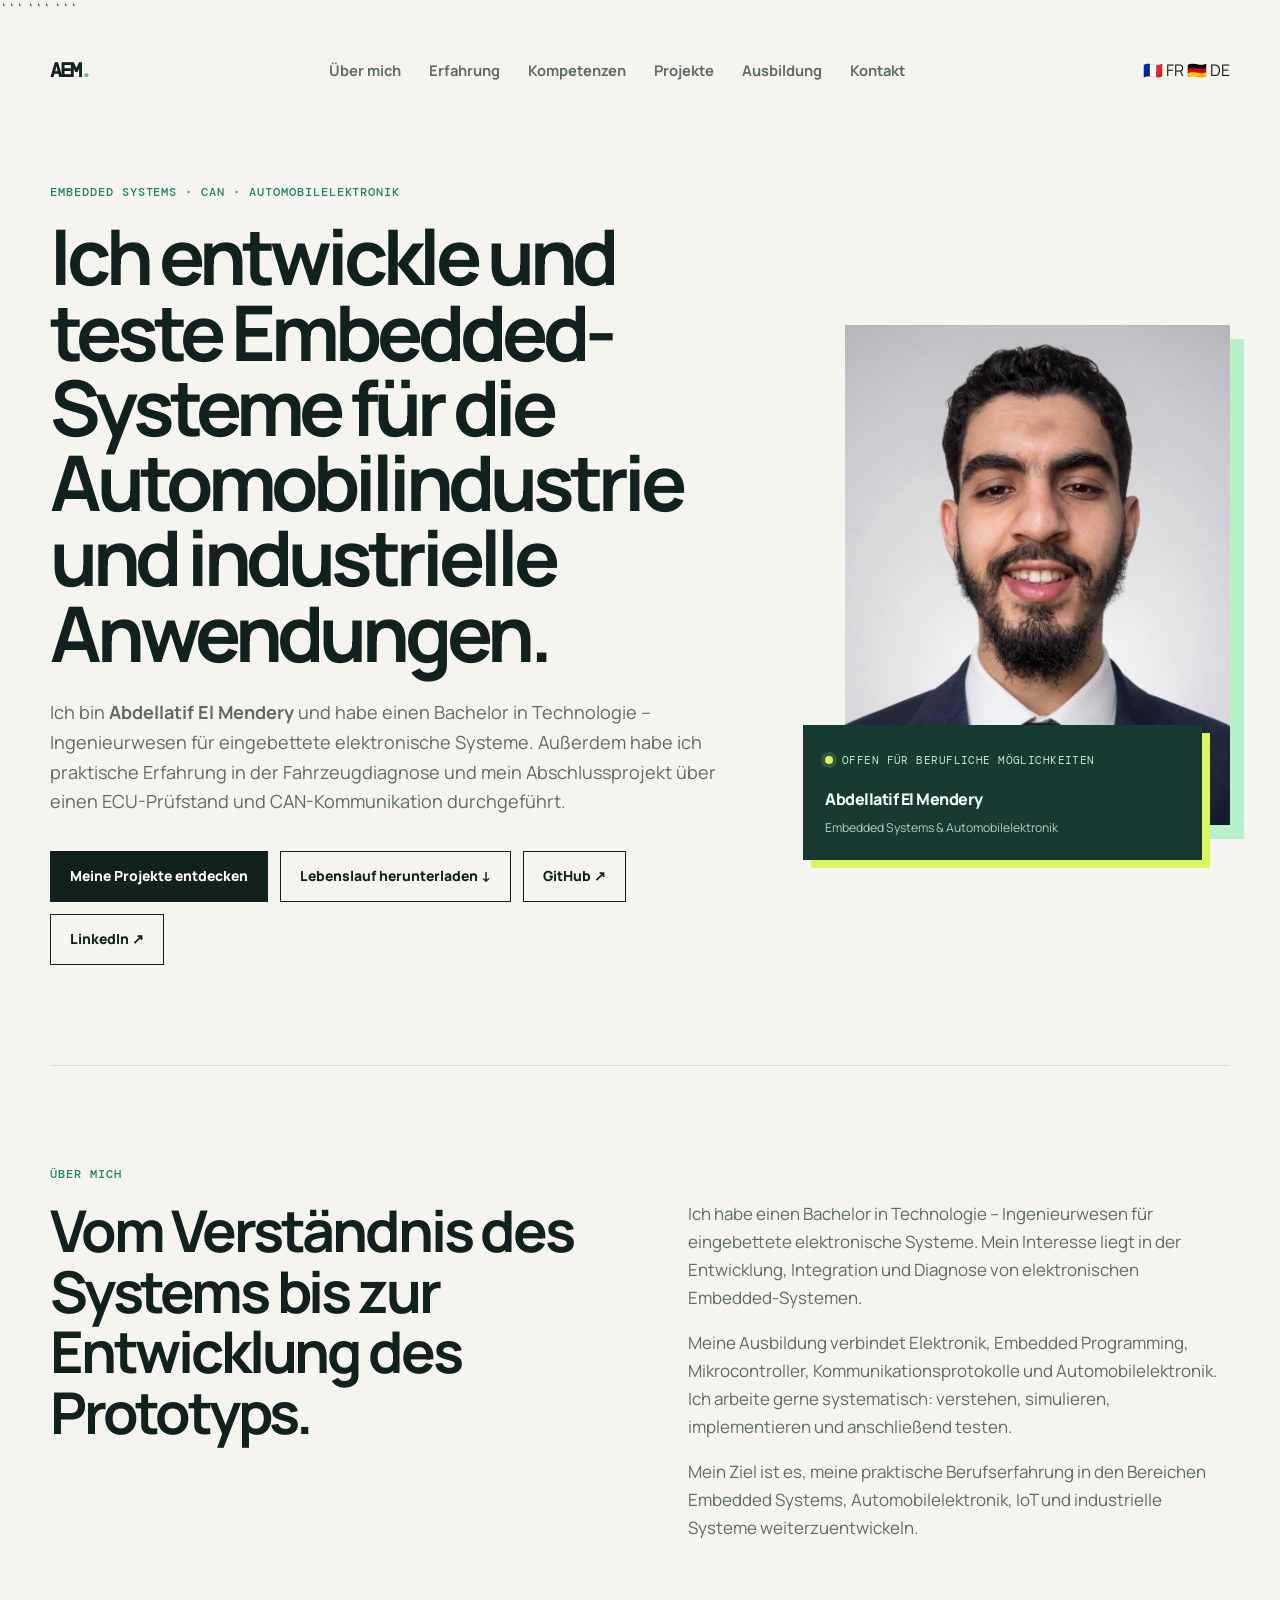
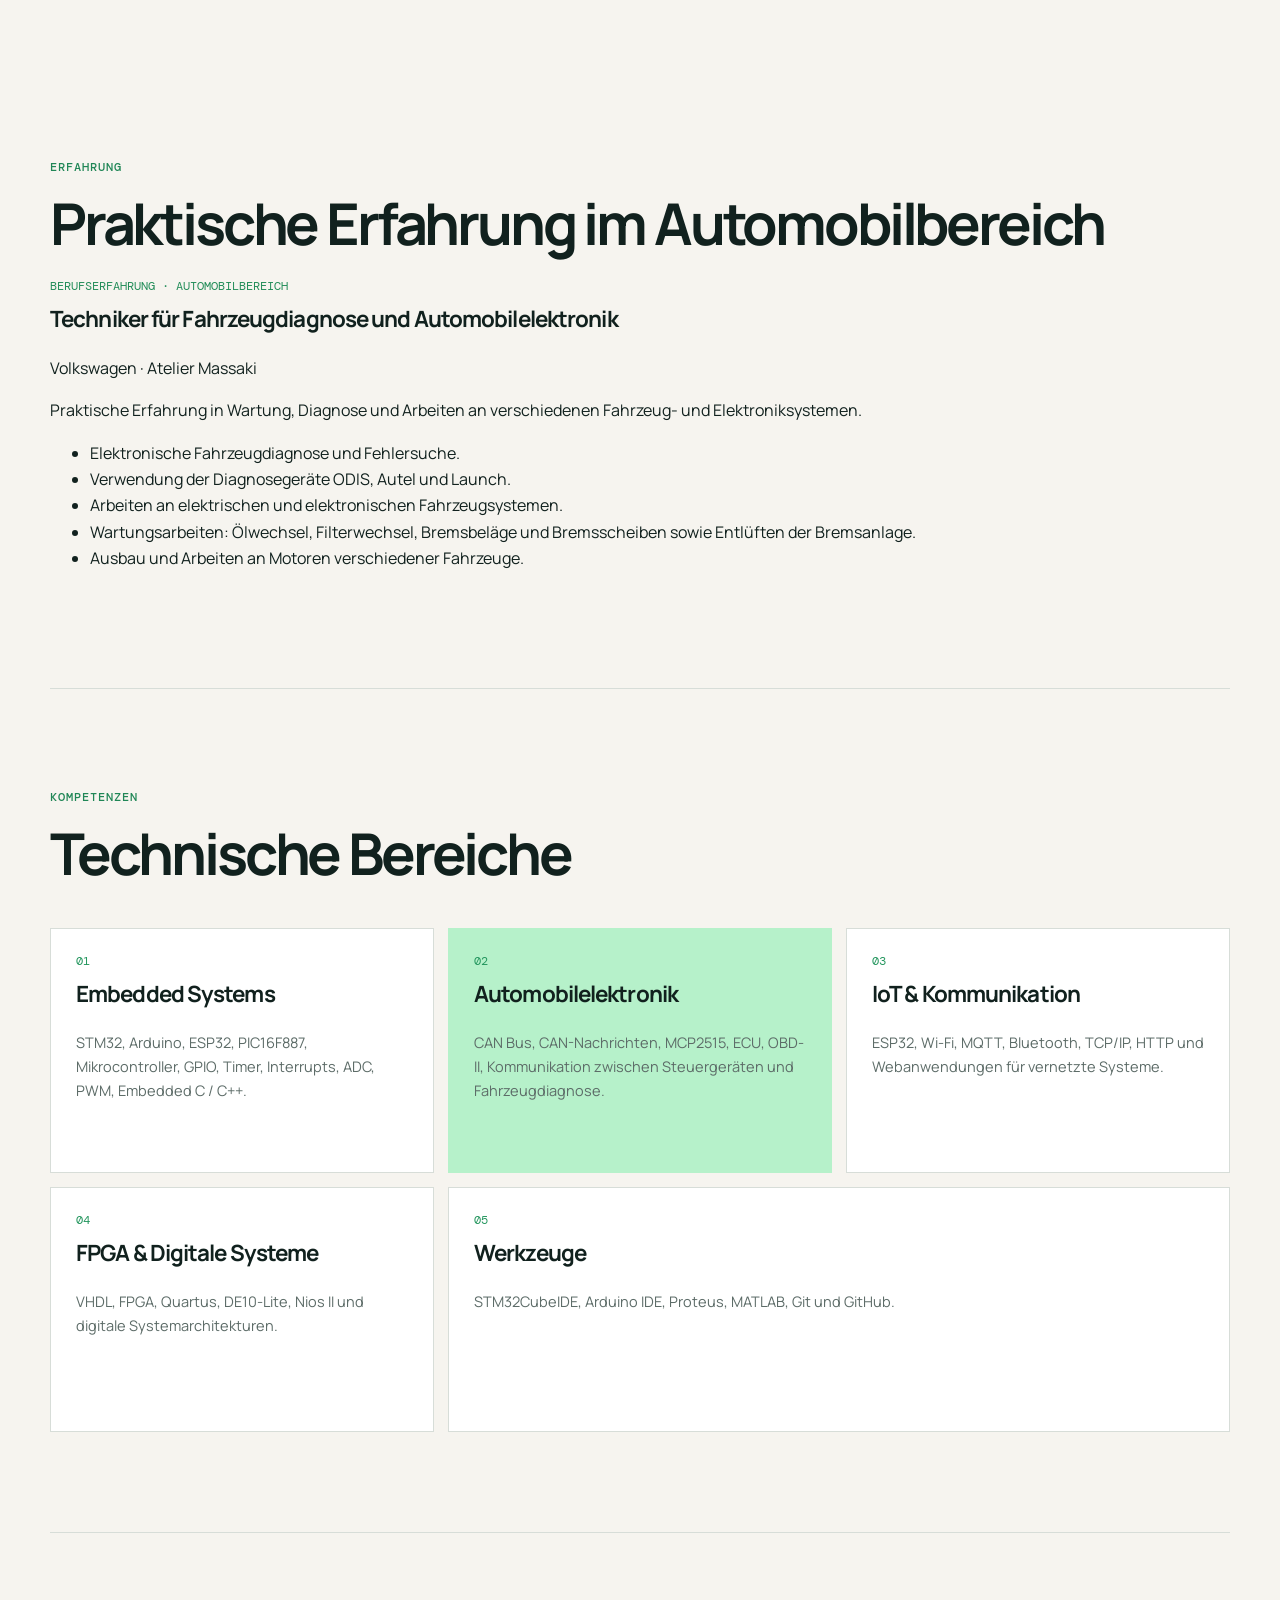
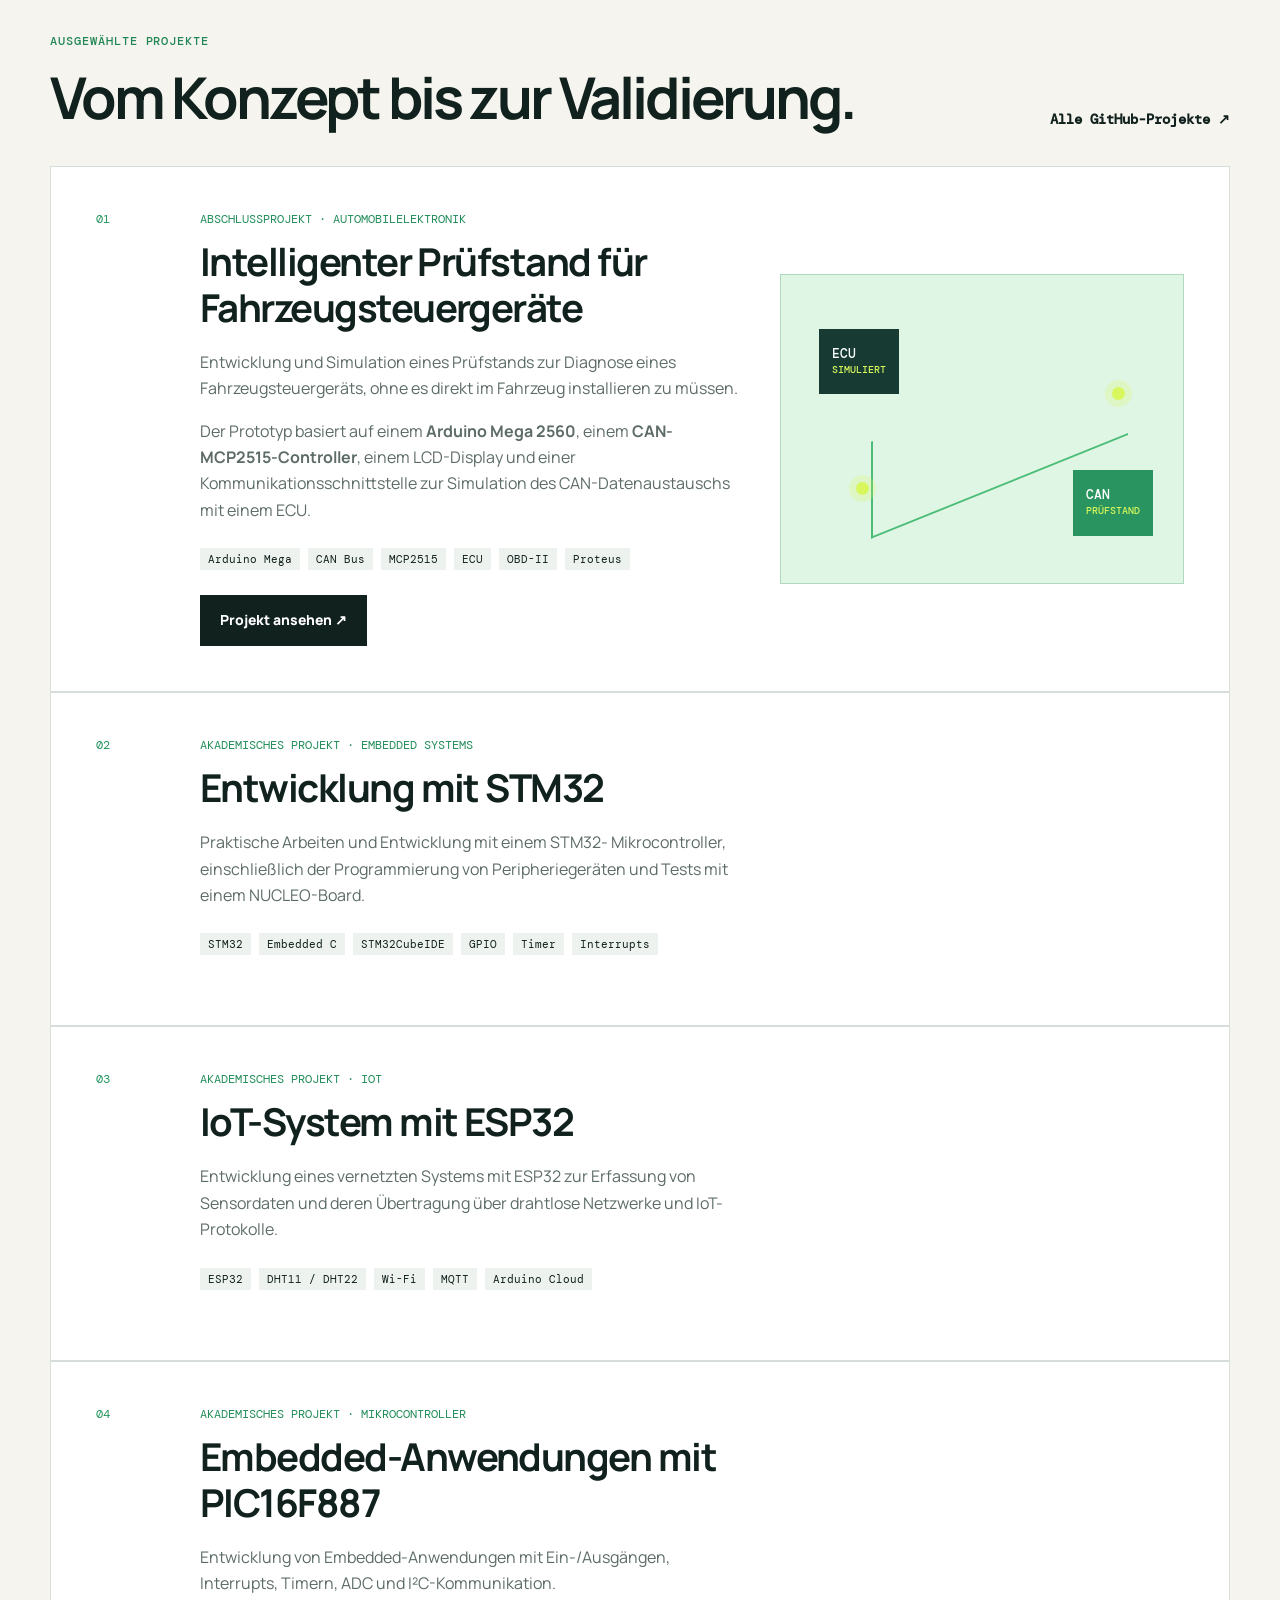
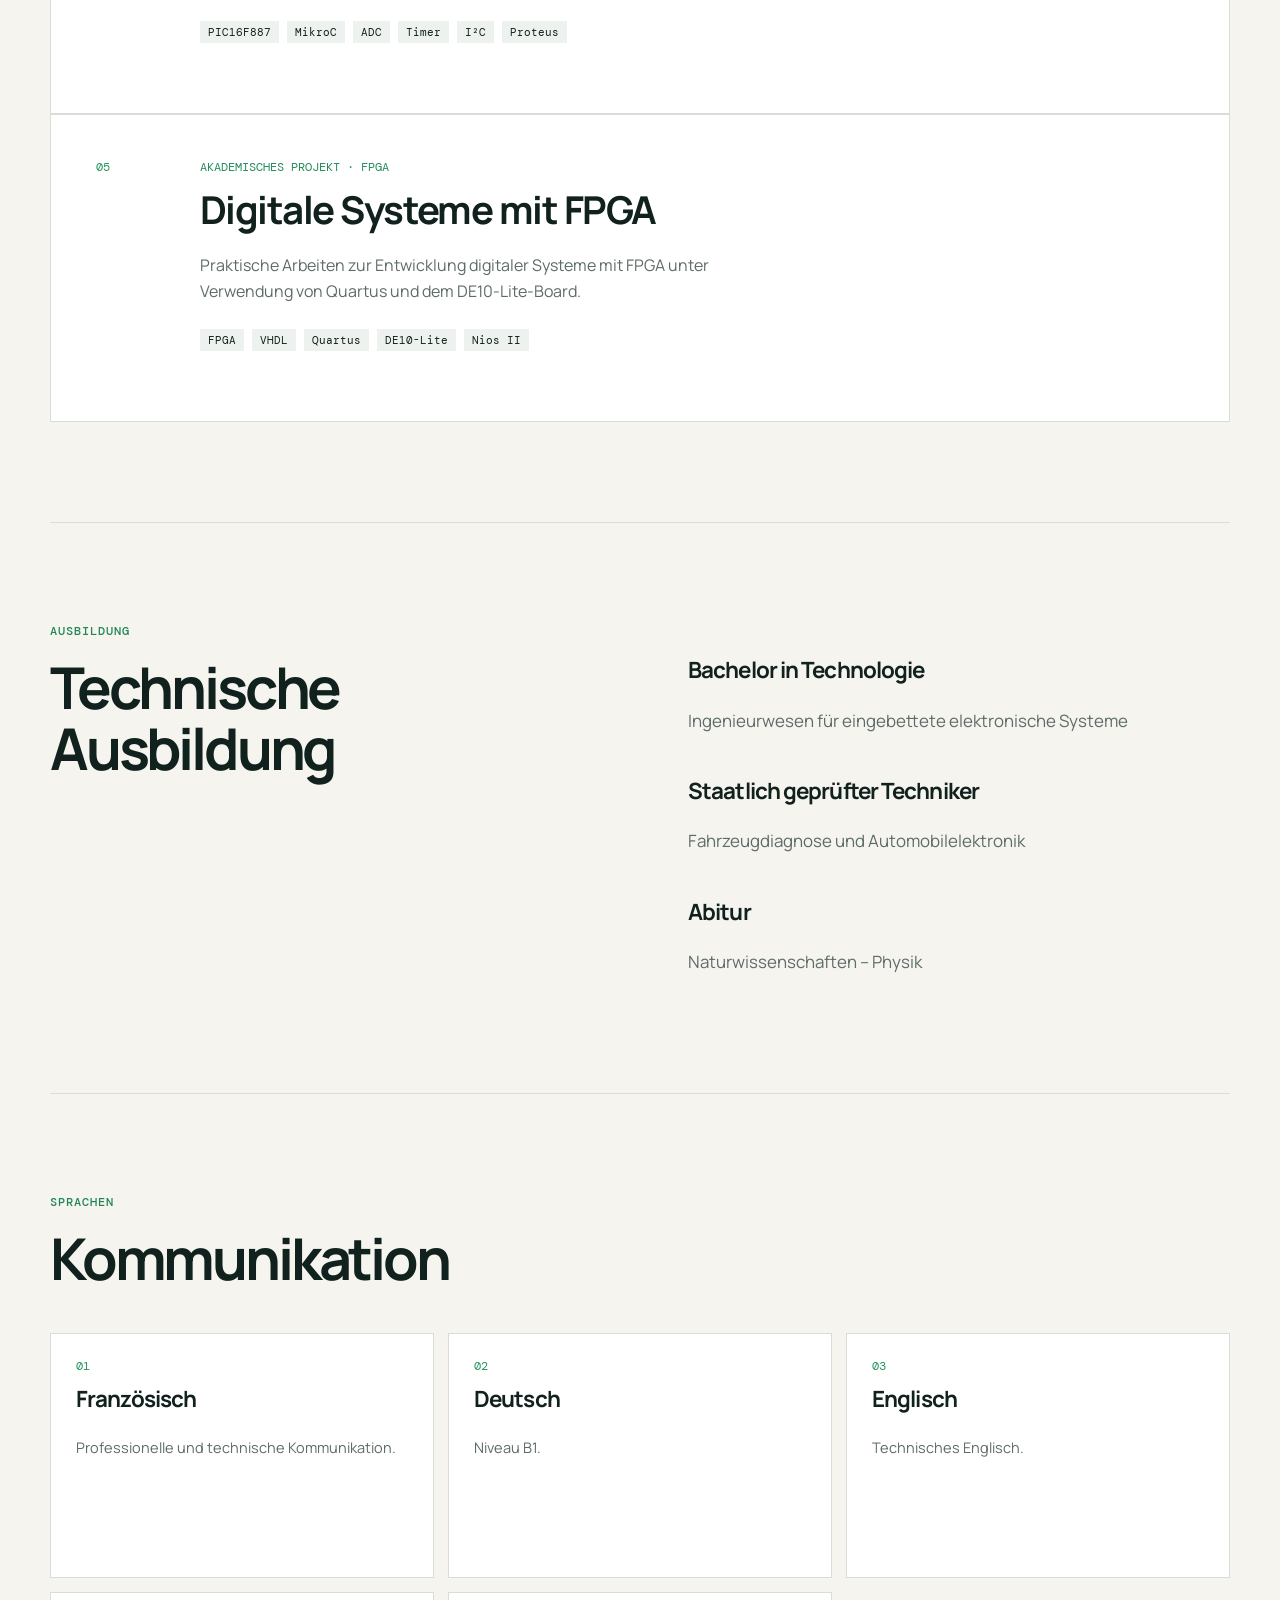
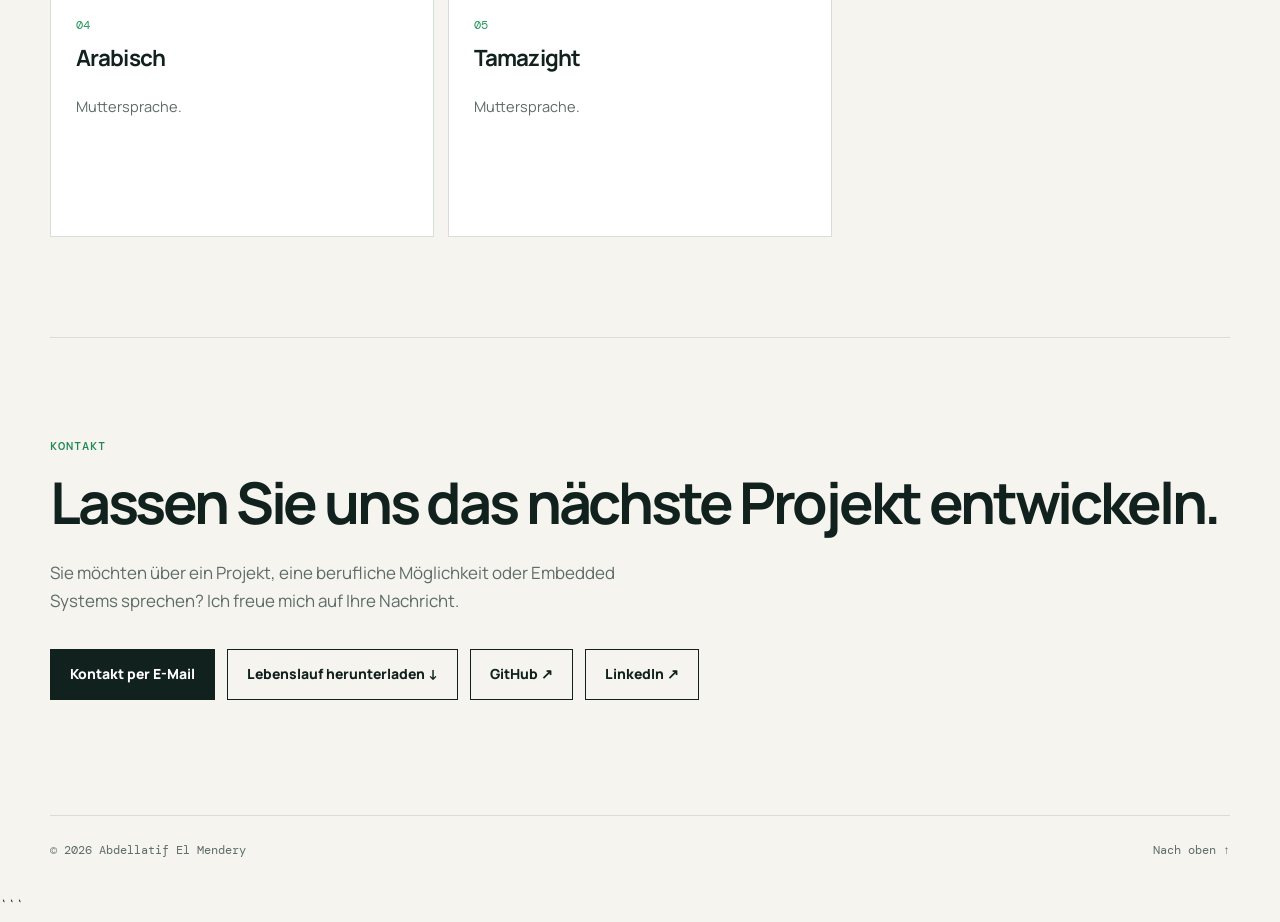
==== commit 3c6ca018: "Update index.html" ====
--- a/index.html
+++ b/index.html
@@ -1,6 +1,6 @@
 <!doctype html>
 
-<html lang="fr">
+<html lang="de">
   <head>
     <meta charset="UTF-8" />
     <meta name="viewport" content="width=device-width, initial-scale=1.0" />
@@ -8,17 +8,17 @@
 ```
 <meta
   name="description"
-  content="Portfolio d'Abdellatif El Mendery — systèmes embarqués, électronique automobile, CAN Bus, IoT et diagnostic automobile."
+  content="Portfolio von Abdellatif El Mendery — Embedded Systems, Automobilelektronik, CAN Bus, IoT und Fahrzeugdiagnose."
 />
 
 <meta
   name="keywords"
-  content="Abdellatif El Mendery, systèmes embarqués, STM32, CAN Bus, électronique automobile, IoT, ECU, diagnostic automobile"
+  content="Abdellatif El Mendery, Embedded Systems, STM32, CAN Bus, Automobilelektronik, IoT, ECU, Fahrzeugdiagnose"
 />
 
 <meta name="author" content="Abdellatif El Mendery" />
 
-<title>Abdellatif El Mendery | Systèmes embarqués & Électronique automobile</title>
+<title>Abdellatif El Mendery | Embedded Systems & Automobilelektronik</title>
 
 <link rel="preconnect" href="https://fonts.googleapis.com" />
 <link rel="preconnect" href="https://fonts.gstatic.com" crossorigin />
@@ -38,10 +38,11 @@
 ```
 <!-- HEADER -->
 <header class="site-header">
+
   <a
     class="brand"
     href="#accueil"
-    aria-label="Retour à l'accueil"
+    aria-label="Zur Startseite"
   >
     AEM<span>.</span>
   </a>
@@ -49,24 +50,26 @@
   <button
     class="menu-button"
     type="button"
-    aria-label="Ouvrir le menu"
+    aria-label="Menü öffnen"
     aria-expanded="false"
   >
-    Menu
+    Menü
   </button>
 
-  <nav class="navigation" aria-label="Navigation principale">
-    <a href="#apropos">À propos</a>
-    <a href="#experience">Expérience</a>
-    <a href="#competences">Compétences</a>
-    <a href="#projets">Projets</a>
-    <a href="#formation">Formation</a>
-    <a href="#contact">Contact</a>
+  <nav class="navigation" aria-label="Hauptnavigation">
+    <a href="#apropos">Über mich</a>
+    <a href="#experience">Erfahrung</a>
+    <a href="#competences">Kompetenzen</a>
+    <a href="#projets">Projekte</a>
+    <a href="#formation">Ausbildung</a>
+    <a href="#contact">Kontakt</a>
   </nav>
+
   <div class="language-switch">
-  <a href="index.html" class="active">🇫🇷 FR</a>
-  <a href="de.html">🇩🇪 DE</a>
-</div>
+    <a href="index.html">🇫🇷 FR</a>
+    <a href="de.html" class="active">🇩🇪 DE</a>
+  </div>
+
 </header>
 
 
@@ -78,19 +81,19 @@
     <div class="hero-copy">
 
       <p class="eyebrow">
-        Systèmes embarqués · CAN · Électronique automobile
+        Embedded Systems · CAN · Automobilelektronik
       </p>
 
       <h1>
-        Je développe et teste des systèmes embarqués pour l'automobile et l'industrie.
+        Ich entwickle und teste Embedded-Systeme für die Automobilindustrie und industrielle Anwendungen.
       </h1>
 
       <p class="intro">
-        Je suis <strong>Abdellatif El Mendery</strong>, titulaire d'un
-        Bachelor en Technologie – Ingénierie des Systèmes Électroniques
-        Embarqués, avec une expérience pratique en diagnostic automobile
-        et un projet de fin d'études consacré aux bancs de test ECU et
-        à la communication CAN.
+        Ich bin <strong>Abdellatif El Mendery</strong> und habe einen
+        Bachelor in Technologie – Ingenieurwesen für eingebettete
+        elektronische Systeme. Außerdem habe ich praktische Erfahrung
+        in der Fahrzeugdiagnose und mein Abschlussprojekt über einen
+        ECU-Prüfstand und CAN-Kommunikation durchgeführt.
       </p>
 
       <div class="hero-actions">
@@ -99,7 +102,7 @@
           class="button button-primary"
           href="#projets"
         >
-          Découvrir mes projets
+          Meine Projekte entdecken
         </a>
 
         <a
@@ -108,7 +111,7 @@
           target="_blank"
           rel="noreferrer"
         >
-          Télécharger mon CV ↓
+          Lebenslauf herunterladen ↓
         </a>
 
         <a
@@ -139,7 +142,7 @@
       <div class="photo-frame">
         <img
           src="images/abdellatif-el-mendery.jpg"
-          alt="Portrait professionnel d'Abdellatif El Mendery"
+          alt="Professionelles Porträt von Abdellatif El Mendery"
         />
       </div>
 
@@ -147,13 +150,13 @@
 
         <div class="status">
           <span></span>
-          Disponible pour opportunités professionnelles
+          Offen für berufliche Möglichkeiten
         </div>
 
         <p>Abdellatif El Mendery</p>
 
         <small>
-          Systèmes embarqués & électronique automobile
+          Embedded Systems & Automobilelektronik
         </small>
 
       </div>
@@ -163,37 +166,37 @@
   </section>
 
 
-  <!-- À PROPOS -->
+  <!-- ÜBER MICH -->
   <section class="section about" id="apropos">
 
-    <p class="eyebrow">À propos</p>
+    <p class="eyebrow">Über mich</p>
 
     <div class="section-grid">
 
       <h2>
-        De la compréhension du système à la réalisation du prototype.
+        Vom Verständnis des Systems bis zur Entwicklung des Prototyps.
       </h2>
 
       <div>
 
         <p>
-          Titulaire d'un Bachelor en Technologie – Ingénierie des
-          Systèmes Électroniques Embarqués, je m'intéresse au
-          développement, à l'intégration et au diagnostic des systèmes
-          électroniques embarqués.
-        </p>
-
-        <p>
-          Mon parcours combine électronique, programmation embarquée,
-          microcontrôleurs, protocoles de communication et électronique
-          automobile. J'aime comprendre le fonctionnement d'un système,
-          le simuler, l'implémenter puis le valider.
-        </p>
-
-        <p>
-          Je souhaite aujourd'hui développer mon expérience professionnelle
-          dans les domaines des systèmes embarqués, de l'électronique
-          automobile, de l'IoT et des systèmes industriels.
+          Ich habe einen Bachelor in Technologie – Ingenieurwesen für
+          eingebettete elektronische Systeme. Mein Interesse liegt in
+          der Entwicklung, Integration und Diagnose von elektronischen
+          Embedded-Systemen.
+        </p>
+
+        <p>
+          Meine Ausbildung verbindet Elektronik, Embedded Programming,
+          Mikrocontroller, Kommunikationsprotokolle und
+          Automobilelektronik. Ich arbeite gerne systematisch:
+          verstehen, simulieren, implementieren und anschließend testen.
+        </p>
+
+        <p>
+          Mein Ziel ist es, meine praktische Berufserfahrung in den
+          Bereichen Embedded Systems, Automobilelektronik, IoT und
+          industrielle Systeme weiterzuentwickeln.
         </p>
 
       </div>
@@ -203,13 +206,13 @@
   </section>
 
 
-  <!-- EXPÉRIENCE -->
+  <!-- ERFAHRUNG -->
   <section class="section experience" id="experience">
 
-    <p class="eyebrow">Expérience</p>
+    <p class="eyebrow">Erfahrung</p>
 
     <h2>
-      Expérience pratique en automobile
+      Praktische Erfahrung im Automobilbereich
     </h2>
 
     <article class="experience-card">
@@ -217,13 +220,15 @@
       <div class="experience-header">
 
         <div>
+
           <p class="project-type">
-            Expérience professionnelle · Automobile
+            Berufserfahrung · Automobilbereich
           </p>
 
           <h3>
-            Technicien en diagnostic et électronique automobile
+            Techniker für Fahrzeugdiagnose und Automobilelektronik
           </h3>
+
         </div>
 
         <p class="experience-location">
@@ -235,32 +240,35 @@
       <div class="experience-content">
 
         <p>
-          Expérience pratique dans l'entretien, le diagnostic et les
-          interventions sur différents systèmes automobiles.
+          Praktische Erfahrung in Wartung, Diagnose und Arbeiten an
+          verschiedenen Fahrzeug- und Elektroniksystemen.
         </p>
 
         <ul>
+
           <li>
-            Diagnostic électronique et recherche de pannes.
+            Elektronische Fahrzeugdiagnose und Fehlersuche.
           </li>
 
           <li>
-            Utilisation des outils de diagnostic ODIS, Autel et Launch.
+            Verwendung der Diagnosegeräte ODIS, Autel und Launch.
           </li>
 
           <li>
-            Intervention sur les systèmes électriques et électroniques
-            automobiles.
+            Arbeiten an elektrischen und elektronischen
+            Fahrzeugsystemen.
           </li>
 
           <li>
-            Entretien courant : vidange, filtres, plaquettes et disques
-            de frein, purge du circuit de freinage.
+            Wartungsarbeiten: Ölwechsel, Filterwechsel,
+            Bremsbeläge und Bremsscheiben sowie Entlüften
+            der Bremsanlage.
           </li>
 
           <li>
-            Intervention et démontage de moteurs sur différents véhicules.
+            Ausbau und Arbeiten an Motoren verschiedener Fahrzeuge.
           </li>
+
         </ul>
 
       </div>
@@ -270,12 +278,12 @@
   </section>
 
 
-  <!-- COMPÉTENCES -->
+  <!-- KOMPETENZEN -->
   <section class="section skills" id="competences">
 
-    <p class="eyebrow">Compétences</p>
-
-    <h2>Domaines techniques</h2>
+    <p class="eyebrow">Kompetenzen</p>
+
+    <h2>Technische Bereiche</h2>
 
     <div class="skills-grid">
 
@@ -283,11 +291,11 @@
 
         <p class="skill-number">01</p>
 
-        <h3>Systèmes embarqués</h3>
-
-        <p>
-          STM32, Arduino, ESP32, PIC16F887, microcontrôleurs,
-          GPIO, timers, interruptions, ADC, PWM,
+        <h3>Embedded Systems</h3>
+
+        <p>
+          STM32, Arduino, ESP32, PIC16F887, Mikrocontroller,
+          GPIO, Timer, Interrupts, ADC, PWM,
           Embedded C / C++.
         </p>
 
@@ -298,11 +306,12 @@
 
         <p class="skill-number">02</p>
 
-        <h3>Électronique automobile</h3>
-
-        <p>
-          CAN Bus, trames CAN, MCP2515, ECU, OBD-II,
-          communication entre calculateurs et diagnostic automobile.
+        <h3>Automobilelektronik</h3>
+
+        <p>
+          CAN Bus, CAN-Nachrichten, MCP2515, ECU, OBD-II,
+          Kommunikation zwischen Steuergeräten und
+          Fahrzeugdiagnose.
         </p>
 
       </article>
@@ -312,11 +321,11 @@
 
         <p class="skill-number">03</p>
 
-        <h3>IoT & Communication</h3>
+        <h3>IoT & Kommunikation</h3>
 
         <p>
           ESP32, Wi-Fi, MQTT, Bluetooth, TCP/IP,
-          HTTP et applications Web pour systèmes connectés.
+          HTTP und Webanwendungen für vernetzte Systeme.
         </p>
 
       </article>
@@ -326,11 +335,11 @@
 
         <p class="skill-number">04</p>
 
-        <h3>FPGA & systèmes numériques</h3>
+        <h3>FPGA & Digitale Systeme</h3>
 
         <p>
           VHDL, FPGA, Quartus, DE10-Lite,
-          Nios II et architecture des systèmes numériques.
+          Nios II und digitale Systemarchitekturen.
         </p>
 
       </article>
@@ -340,11 +349,11 @@
 
         <p class="skill-number">05</p>
 
-        <h3>Outils</h3>
+        <h3>Werkzeuge</h3>
 
         <p>
           STM32CubeIDE, Arduino IDE, Proteus, MATLAB,
-          Git et GitHub.
+          Git und GitHub.
         </p>
 
       </article>
@@ -354,7 +363,7 @@
   </section>
 
 
-  <!-- PROJETS -->
+  <!-- PROJEKTE -->
   <section class="section projects" id="projets">
 
     <div class="projects-heading">
@@ -362,11 +371,11 @@
       <div>
 
         <p class="eyebrow">
-          Projets sélectionnés
+          Ausgewählte Projekte
         </p>
 
         <h2>
-          Du concept à la validation.
+          Vom Konzept bis zur Validierung.
         </h2>
 
       </div>
@@ -377,7 +386,7 @@
         target="_blank"
         rel="noreferrer"
       >
-        Tous mes projets GitHub ↗
+        Alle GitHub-Projekte ↗
       </a>
 
     </div>
@@ -393,26 +402,26 @@
       <div class="project-content">
 
         <p class="project-type">
-          Projet de fin d'études · Électronique automobile
+          Abschlussprojekt · Automobilelektronik
         </p>
 
         <h3>
-          Banc de test intelligent pour calculateurs automobiles
+          Intelligenter Prüfstand für Fahrzeugsteuergeräte
         </h3>
 
         <p>
-          Conception et simulation d'un banc de test permettant de
-          diagnostiquer un calculateur automobile sans l'installer
-          directement dans le véhicule.
-        </p>
-
-        <p>
-          Le prototype est basé sur une
+          Entwicklung und Simulation eines Prüfstands zur Diagnose
+          eines Fahrzeugsteuergeräts, ohne es direkt im Fahrzeug
+          installieren zu müssen.
+        </p>
+
+        <p>
+          Der Prototyp basiert auf einem
           <strong>Arduino Mega 2560</strong>,
-          un contrôleur
-          <strong>CAN MCP2515</strong>,
-          un afficheur LCD et une interface de communication
-          permettant de simuler les échanges CAN avec un ECU.
+          einem
+          <strong>CAN-MCP2515-Controller</strong>,
+          einem LCD-Display und einer Kommunikationsschnittstelle
+          zur Simulation des CAN-Datenaustauschs mit einem ECU.
         </p>
 
         <ul class="tag-list">
@@ -432,7 +441,7 @@
           target="_blank"
           rel="noreferrer"
         >
-          Voir le projet ↗
+          Projekt ansehen ↗
         </a>
 
       </div>
@@ -446,7 +455,7 @@
         <div class="ecu-block">
           ECU
           <br />
-          <small>SIMULÉ</small>
+          <small>SIMULIERT</small>
         </div>
 
         <div class="can-line"></div>
@@ -454,7 +463,7 @@
         <div class="mcu-block">
           CAN
           <br />
-          <small>TEST BENCH</small>
+          <small>PRÜFSTAND</small>
         </div>
 
         <div class="signal-dot dot-one"></div>
@@ -475,17 +484,17 @@
       <div class="project-content">
 
         <p class="project-type">
-          Projet académique · Systèmes embarqués
+          Akademisches Projekt · Embedded Systems
         </p>
 
         <h3>
-          Développement sur STM32
+          Entwicklung mit STM32
         </h3>
 
         <p>
-          Travaux pratiques et développement embarqué autour du
-          microcontrôleur STM32 avec programmation des périphériques
-          et expérimentation sur carte NUCLEO.
+          Praktische Arbeiten und Entwicklung mit einem STM32-
+          Mikrocontroller, einschließlich der Programmierung von
+          Peripheriegeräten und Tests mit einem NUCLEO-Board.
         </p>
 
         <ul class="tag-list">
@@ -493,8 +502,8 @@
           <li>Embedded C</li>
           <li>STM32CubeIDE</li>
           <li>GPIO</li>
-          <li>Timers</li>
-          <li>Interruptions</li>
+          <li>Timer</li>
+          <li>Interrupts</li>
         </ul>
 
       </div>
@@ -512,17 +521,17 @@
       <div class="project-content">
 
         <p class="project-type">
-          Projet académique · IoT
+          Akademisches Projekt · IoT
         </p>
 
         <h3>
-          Système IoT avec ESP32
+          IoT-System mit ESP32
         </h3>
 
         <p>
-          Mise en œuvre d'un système connecté basé sur ESP32 pour
-          l'acquisition de données et leur transmission via réseau
-          sans fil et protocoles IoT.
+          Entwicklung eines vernetzten Systems mit ESP32 zur
+          Erfassung von Sensordaten und deren Übertragung über
+          drahtlose Netzwerke und IoT-Protokolle.
         </p>
 
         <ul class="tag-list">
@@ -548,24 +557,23 @@
       <div class="project-content">
 
         <p class="project-type">
-          Projet académique · Microcontrôleurs
+          Akademisches Projekt · Mikrocontroller
         </p>
 
         <h3>
-          Applications embarquées avec PIC16F887
+          Embedded-Anwendungen mit PIC16F887
         </h3>
 
         <p>
-          Développement d'applications embarquées avec gestion des
-          entrées/sorties, interruptions, timers, ADC et communication
-          I²C.
+          Entwicklung von Embedded-Anwendungen mit Ein-/Ausgängen,
+          Interrupts, Timern, ADC und I²C-Kommunikation.
         </p>
 
         <ul class="tag-list">
           <li>PIC16F887</li>
           <li>MikroC</li>
           <li>ADC</li>
-          <li>Timers</li>
+          <li>Timer</li>
           <li>I²C</li>
           <li>Proteus</li>
         </ul>
@@ -585,16 +593,17 @@
       <div class="project-content">
 
         <p class="project-type">
-          Projet académique · FPGA
+          Akademisches Projekt · FPGA
         </p>
 
         <h3>
-          Systèmes numériques sur FPGA
+          Digitale Systeme mit FPGA
         </h3>
 
         <p>
-          Travaux pratiques autour du développement de systèmes
-          numériques sur FPGA avec Quartus et carte DE10-Lite.
+          Praktische Arbeiten zur Entwicklung digitaler Systeme
+          mit FPGA unter Verwendung von Quartus und dem
+          DE10-Lite-Board.
         </p>
 
         <ul class="tag-list">
@@ -612,45 +621,45 @@
   </section>
 
 
-  <!-- FORMATION -->
+  <!-- AUSBILDUNG -->
   <section class="section about" id="formation">
 
-    <p class="eyebrow">Formation</p>
+    <p class="eyebrow">Ausbildung</p>
 
     <div class="section-grid">
 
       <h2>
-        Formation technique
+        Technische Ausbildung
       </h2>
 
       <div>
 
         <h3>
-          Bachelor en Technologie
+          Bachelor in Technologie
         </h3>
 
         <p>
-          Ingénierie des Systèmes Électroniques Embarqués
+          Ingenieurwesen für eingebettete elektronische Systeme
         </p>
 
         <br />
 
         <h3>
-          Technicien Spécialisé
+          Staatlich geprüfter Techniker
         </h3>
 
         <p>
-          Diagnostic et électronique embarquée automobile
+          Fahrzeugdiagnose und Automobilelektronik
         </p>
 
         <br />
 
         <h3>
-          Baccalauréat
+          Abitur
         </h3>
 
         <p>
-          Sciences Physiques
+          Naturwissenschaften – Physik
         </p>
 
       </div>
@@ -660,57 +669,81 @@
   </section>
 
 
-  <!-- LANGUES -->
+  <!-- SPRACHEN -->
   <section class="section skills">
 
     <p class="eyebrow">
-      Langues
+      Sprachen
     </p>
 
     <h2>
-      Communication
+      Kommunikation
     </h2>
 
     <div class="skills-grid">
 
       <article class="skill-card">
+
         <p class="skill-number">01</p>
-        <h3>Français</h3>
-        <p>
-          Communication professionnelle et technique.
-        </p>
-      </article>
+
+        <h3>Französisch</h3>
+
+        <p>
+          Professionelle und technische Kommunikation.
+        </p>
+
+      </article>
+
 
       <article class="skill-card">
+
         <p class="skill-number">02</p>
-        <h3>Allemand</h3>
+
+        <h3>Deutsch</h3>
+
         <p>
           Niveau B1.
         </p>
-      </article>
+
+      </article>
+
 
       <article class="skill-card">
+
         <p class="skill-number">03</p>
-        <h3>Anglais</h3>
-        <p>
-          Anglais technique.
-        </p>
-      </article>
+
+        <h3>Englisch</h3>
+
+        <p>
+          Technisches Englisch.
+        </p>
+
+      </article>
+
 
       <article class="skill-card">
+
         <p class="skill-number">04</p>
-        <h3>Arabe</h4>
-        <p>
-          Langue maternelle.
-        </p>
-      </article>
+
+        <h3>Arabisch</h3>
+
+        <p>
+          Muttersprache.
+        </p>
+
+      </article>
+
 
       <article class="skill-card">
+
         <p class="skill-number">05</p>
+
         <h3>Tamazight</h3>
-        <p>
-          Langue maternelle.
-        </p>
+
+        <p>
+          Muttersprache.
+        </p>
+
       </article>
 
     </div>
@@ -718,30 +751,31 @@
   </section>
 
 
-  <!-- CONTACT -->
+  <!-- KONTAKT -->
   <section class="section contact" id="contact">
 
     <p class="eyebrow">
-      Contact
+      Kontakt
     </p>
 
     <h2>
-      Construisons le prochain prototype.
+      Lassen Sie uns das nächste Projekt entwickeln.
     </h2>
 
     <p>
-      Vous souhaitez échanger sur un projet, une opportunité
-      professionnelle ou les systèmes embarqués ?
+      Sie möchten über ein Projekt, eine berufliche Möglichkeit
+      oder Embedded Systems sprechen? Ich freue mich auf Ihre
+      Nachricht.
     </p>
 
     <div class="contact-links">
 
-      <!-- REMPLACE CET EMAIL -->
+      <!-- ERSETZE DIESE E-MAIL -->
       <a
         class="button button-primary"
         href="mailto:TON_EMAIL_ICI"
       >
-        Me contacter par email
+        Kontakt per E-Mail
       </a>
 
       <a
@@ -750,7 +784,7 @@
         target="_blank"
         rel="noreferrer"
       >
-        Télécharger mon CV ↓
+        Lebenslauf herunterladen ↓
       </a>
 
       <a
@@ -786,7 +820,7 @@
   </p>
 
   <a href="#accueil">
-    Retour en haut ↑
+    Nach oben ↑
   </a>
 
 </footer>
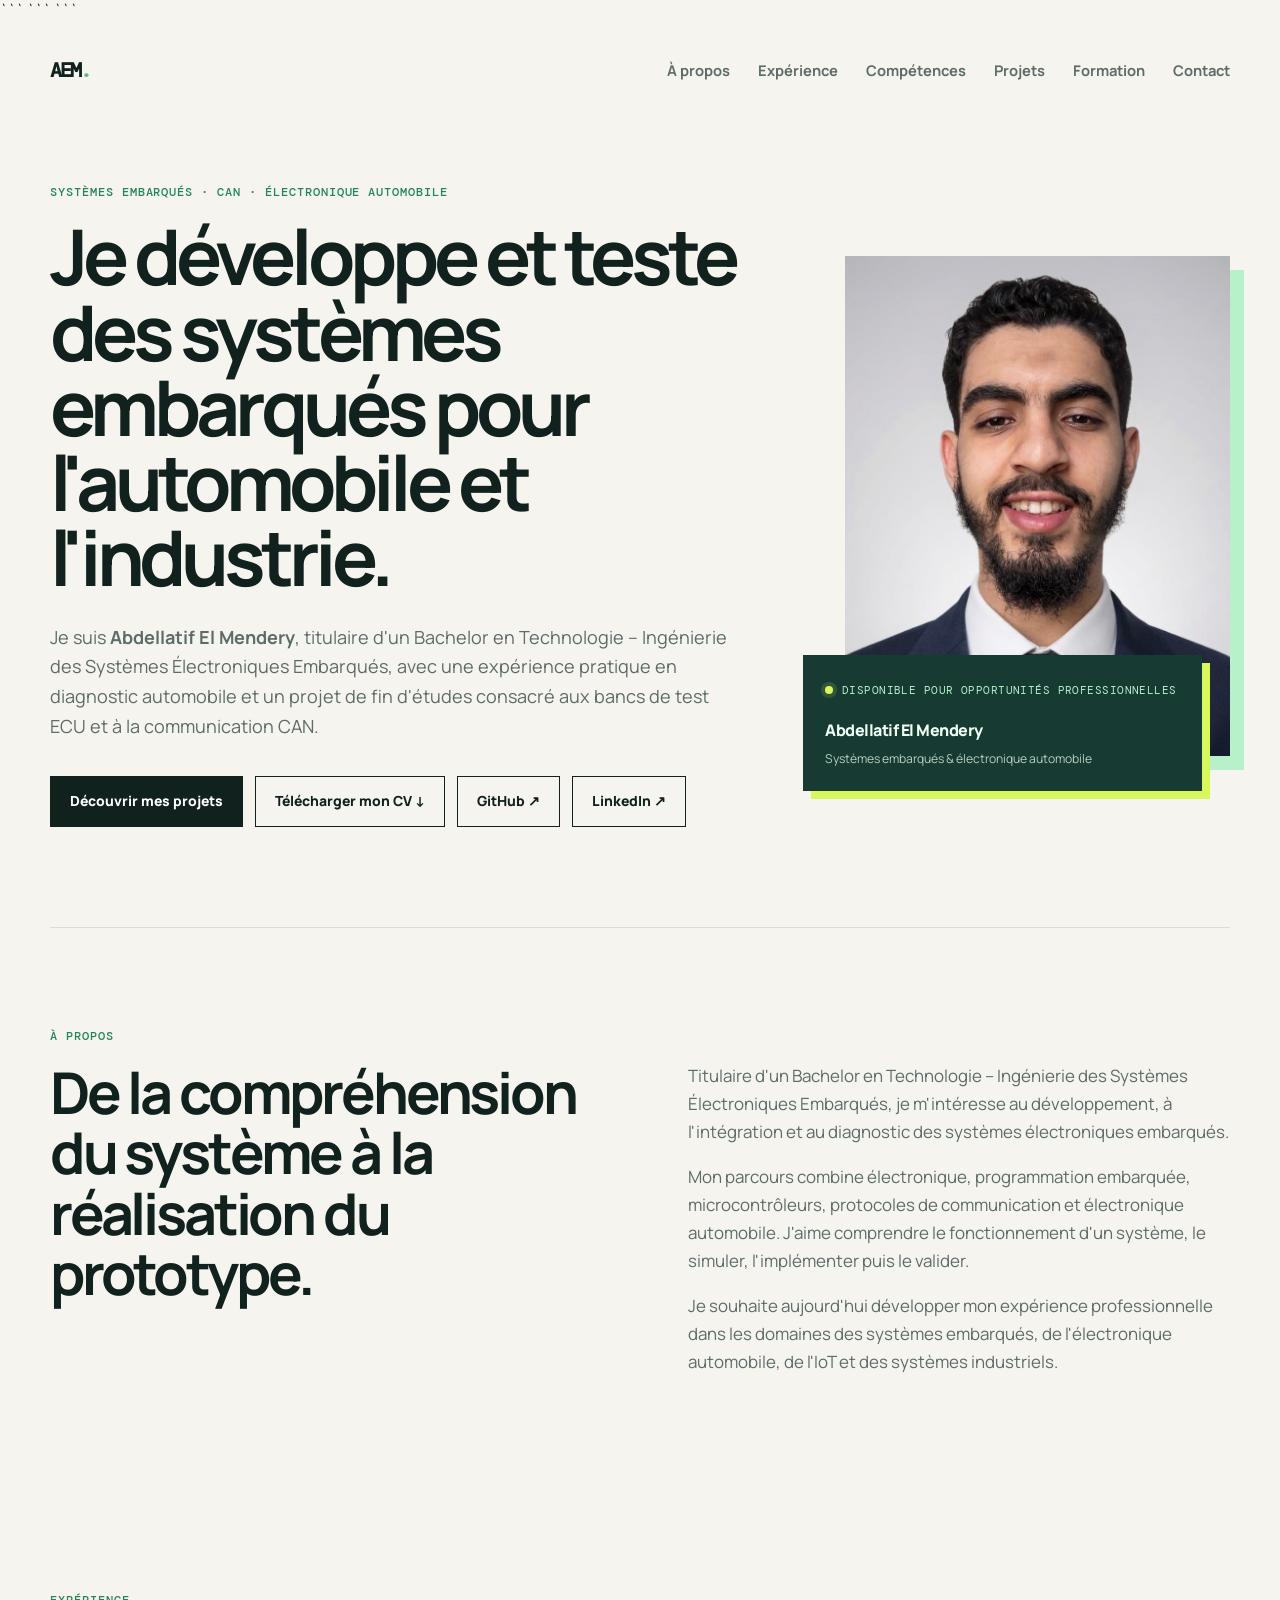
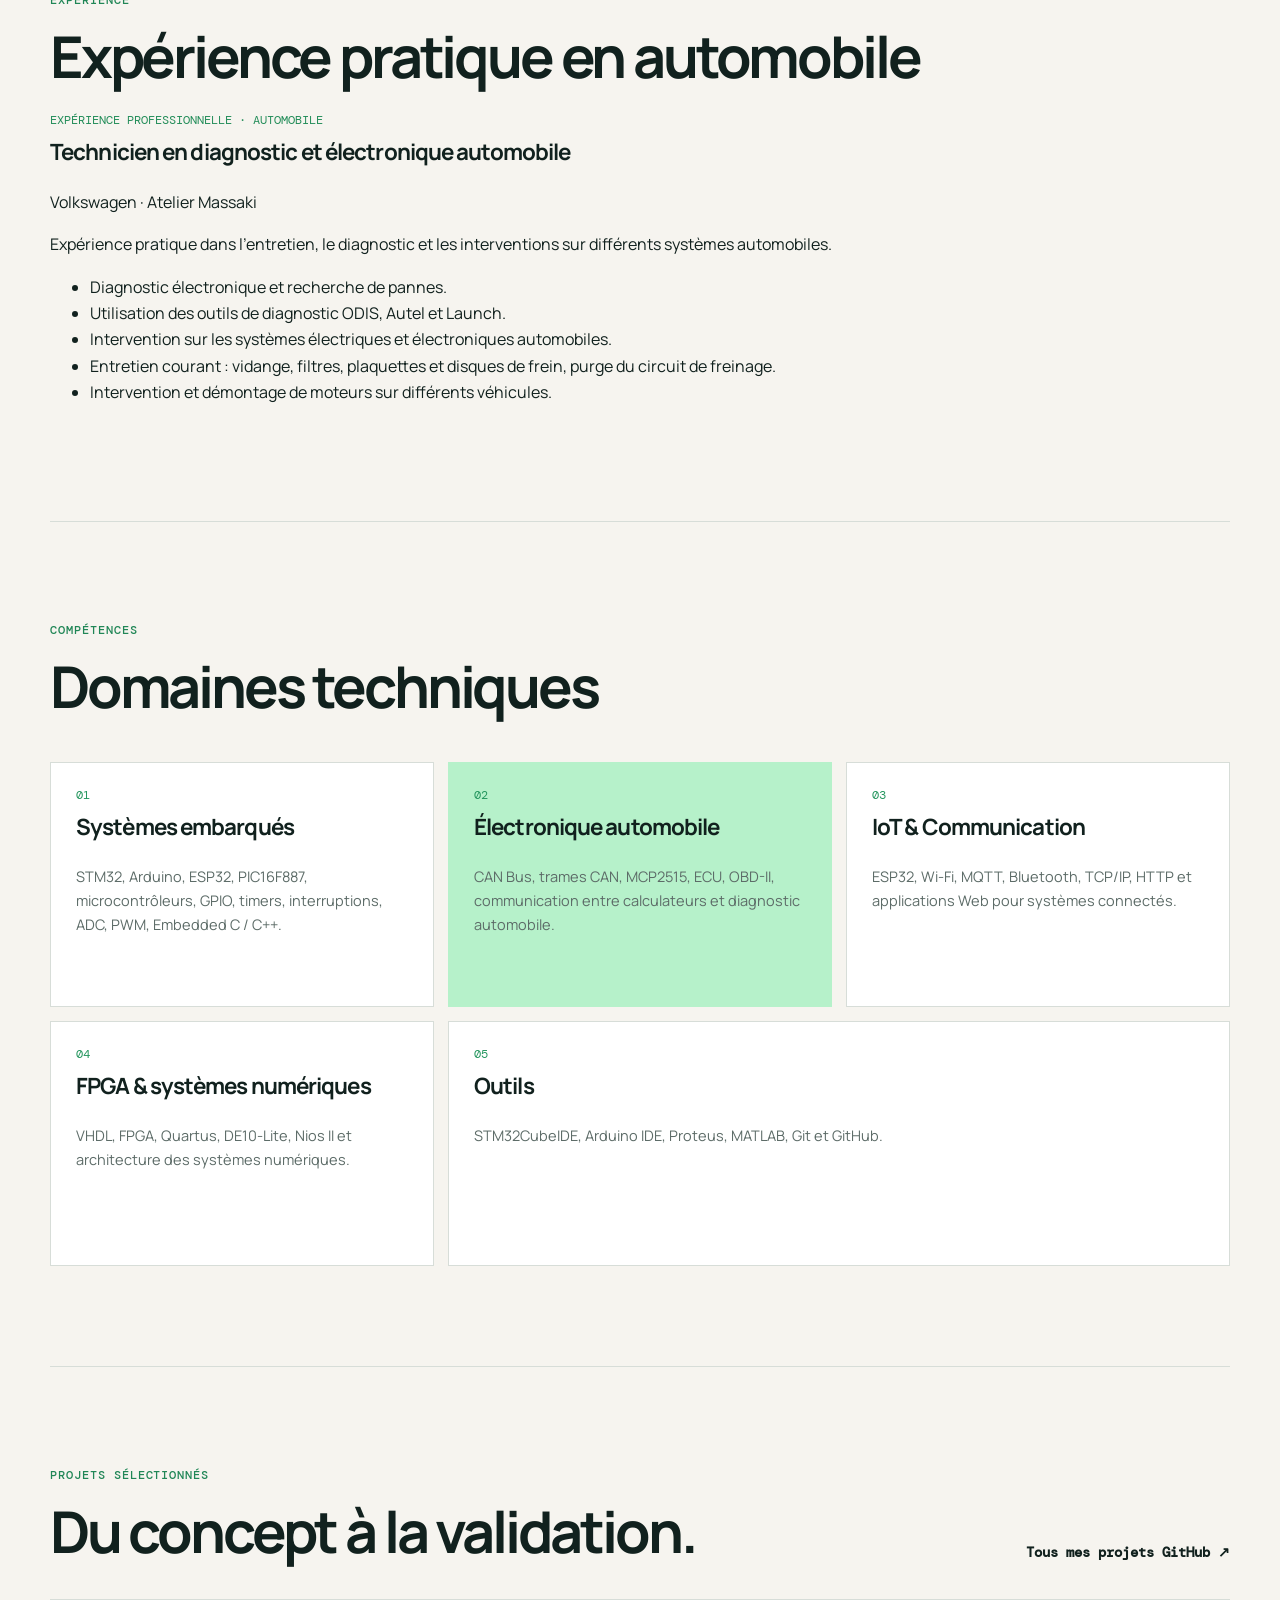
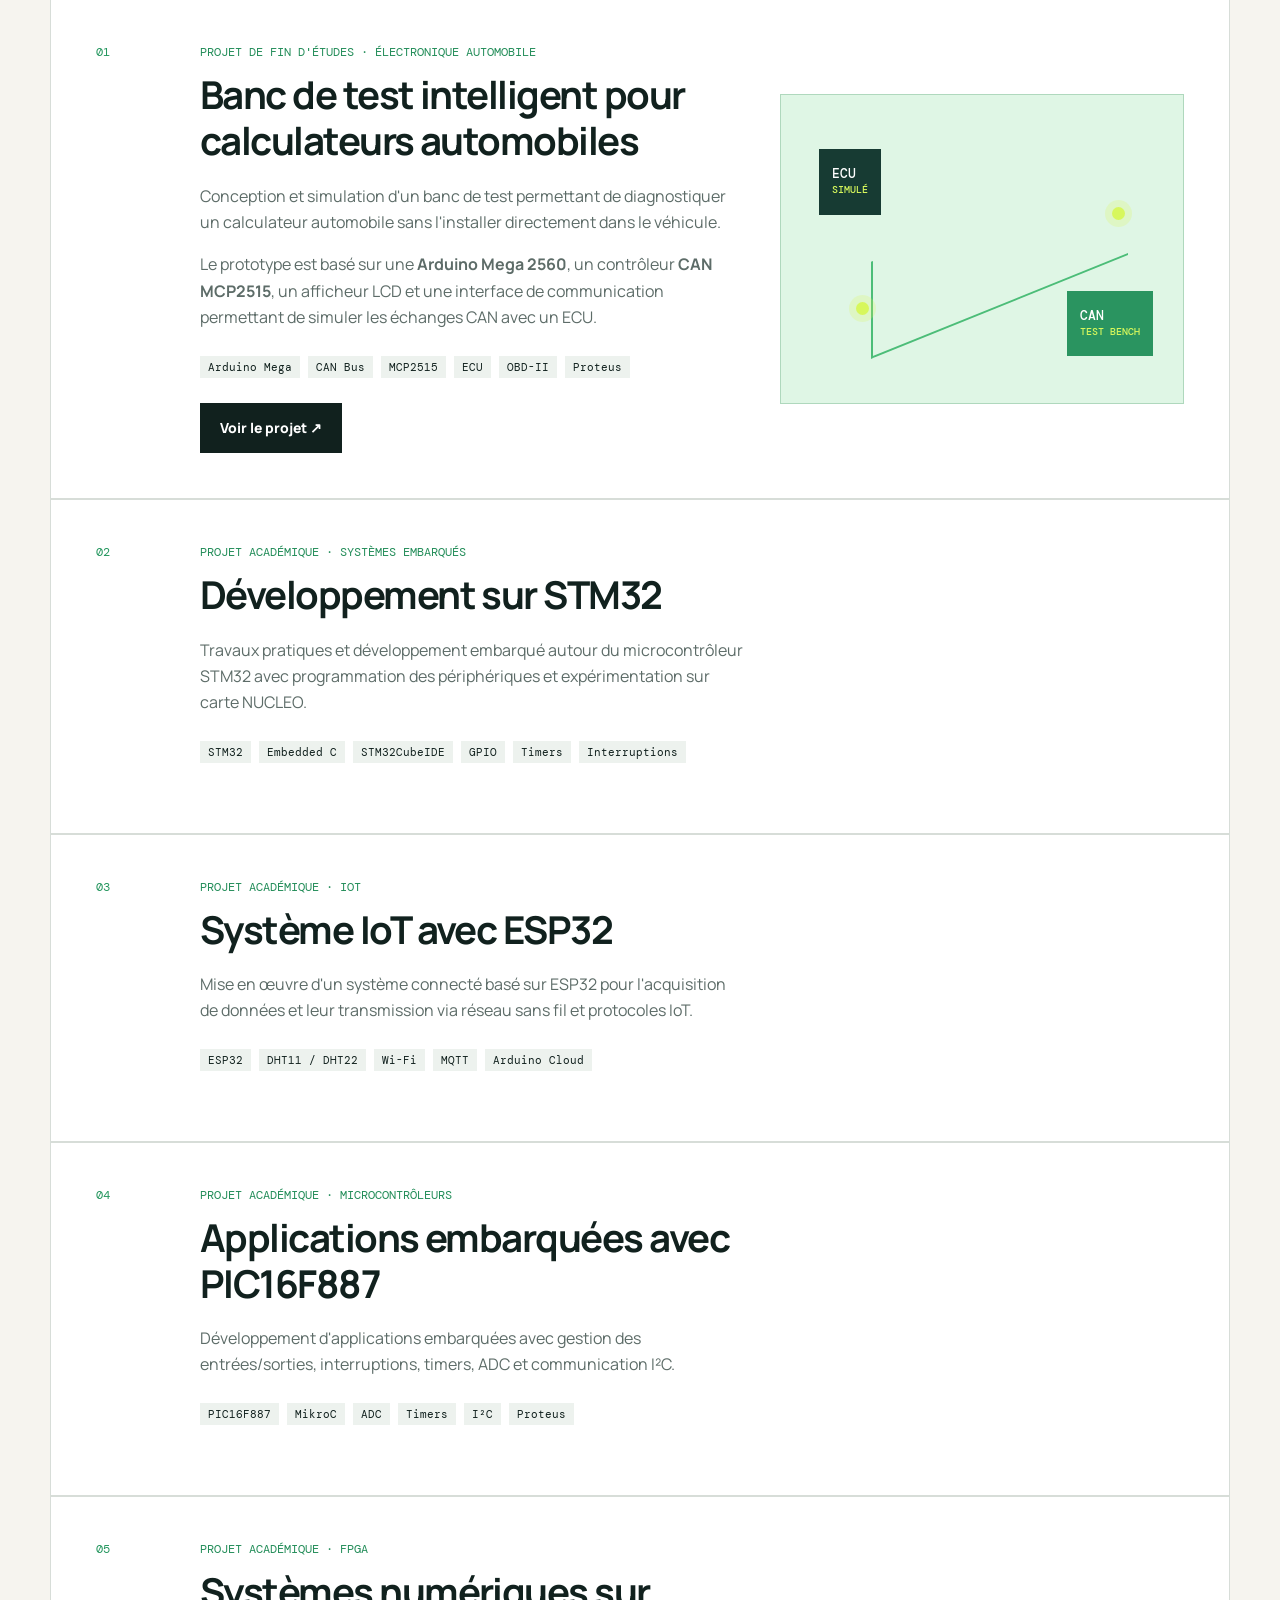
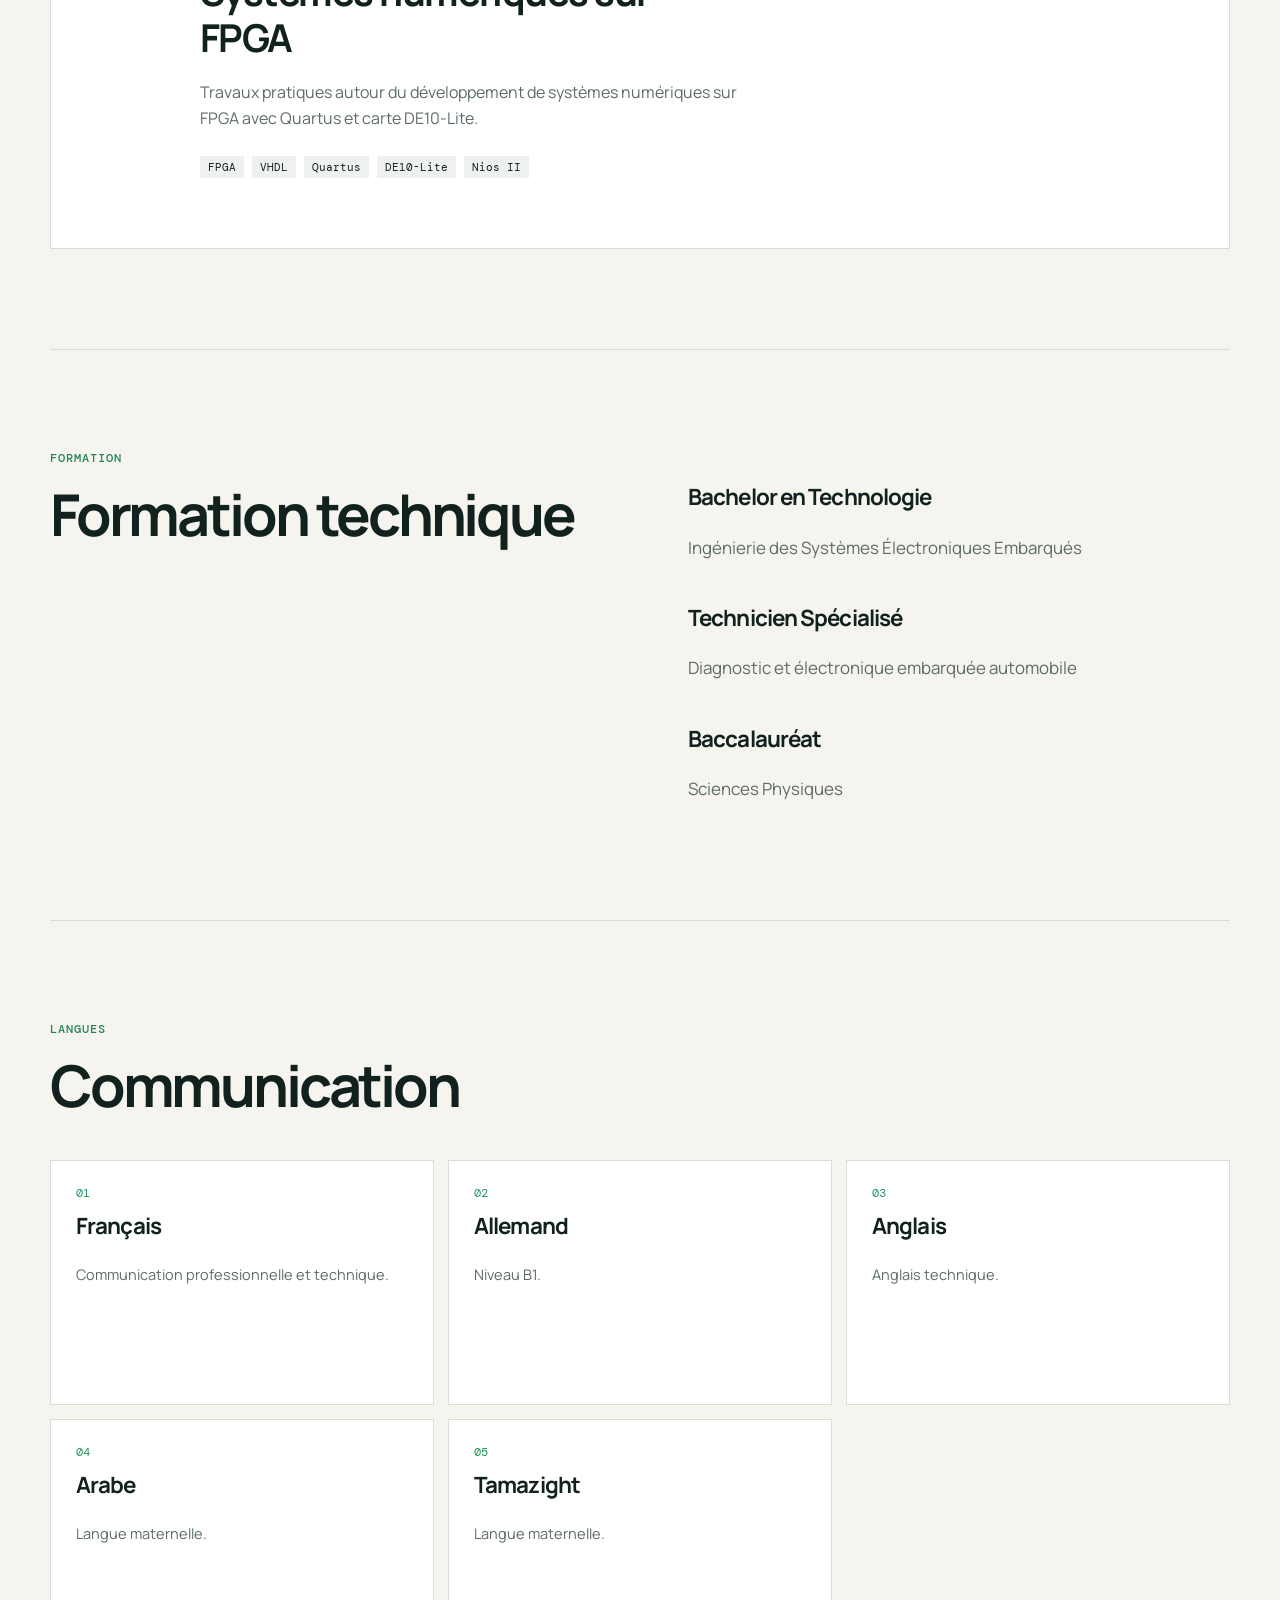
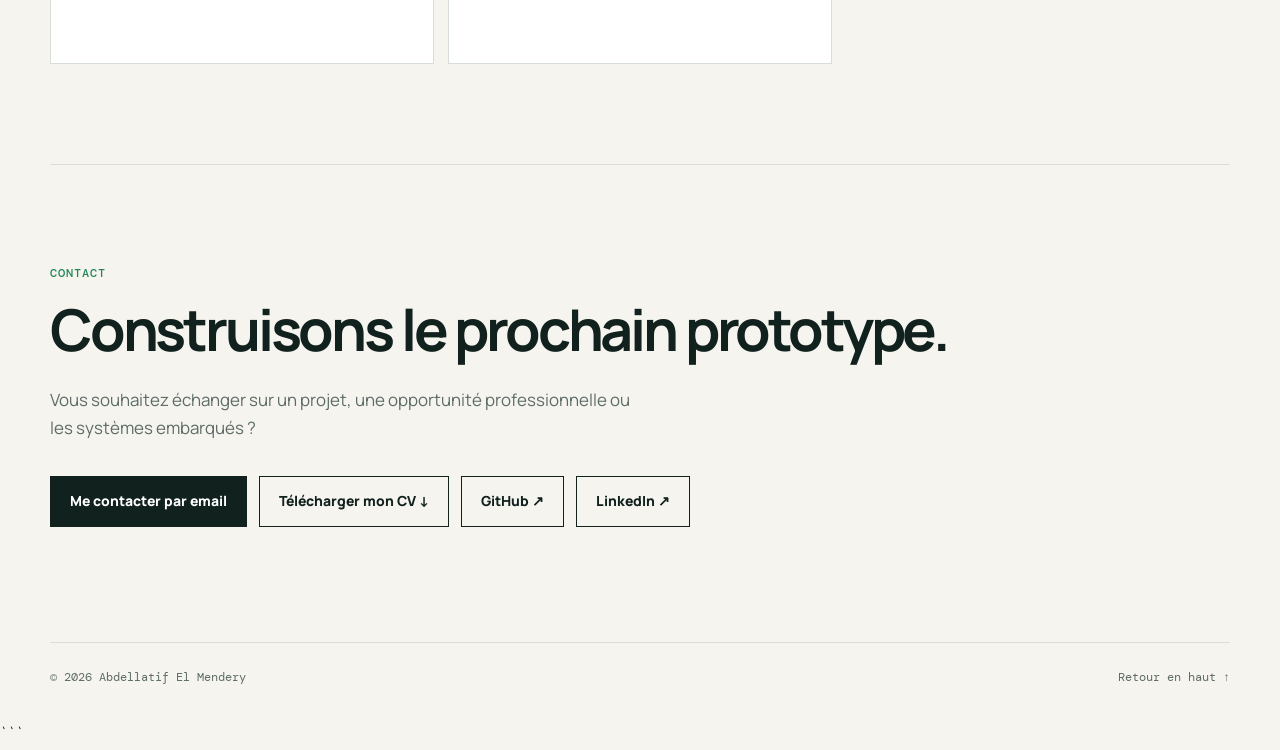
==== commit de153e24: "Update index.html" ====
--- a/index.html
+++ b/index.html
@@ -1,6 +1,6 @@
 <!doctype html>
 
-<html lang="de">
+<html lang="fr">
   <head>
     <meta charset="UTF-8" />
     <meta name="viewport" content="width=device-width, initial-scale=1.0" />
@@ -8,17 +8,17 @@
 ```
 <meta
   name="description"
-  content="Portfolio von Abdellatif El Mendery — Embedded Systems, Automobilelektronik, CAN Bus, IoT und Fahrzeugdiagnose."
+  content="Portfolio d'Abdellatif El Mendery — systèmes embarqués, électronique automobile, CAN Bus, IoT et diagnostic automobile."
 />
 
 <meta
   name="keywords"
-  content="Abdellatif El Mendery, Embedded Systems, STM32, CAN Bus, Automobilelektronik, IoT, ECU, Fahrzeugdiagnose"
+  content="Abdellatif El Mendery, systèmes embarqués, STM32, CAN Bus, électronique automobile, IoT, ECU, diagnostic automobile"
 />
 
 <meta name="author" content="Abdellatif El Mendery" />
 
-<title>Abdellatif El Mendery | Embedded Systems & Automobilelektronik</title>
+<title>Abdellatif El Mendery | Systèmes embarqués & Électronique automobile</title>
 
 <link rel="preconnect" href="https://fonts.googleapis.com" />
 <link rel="preconnect" href="https://fonts.gstatic.com" crossorigin />
@@ -38,11 +38,10 @@
 ```
 <!-- HEADER -->
 <header class="site-header">
-
   <a
     class="brand"
     href="#accueil"
-    aria-label="Zur Startseite"
+    aria-label="Retour à l'accueil"
   >
     AEM<span>.</span>
   </a>
@@ -50,26 +49,20 @@
   <button
     class="menu-button"
     type="button"
-    aria-label="Menü öffnen"
+    aria-label="Ouvrir le menu"
     aria-expanded="false"
   >
-    Menü
+    Menu
   </button>
 
-  <nav class="navigation" aria-label="Hauptnavigation">
-    <a href="#apropos">Über mich</a>
-    <a href="#experience">Erfahrung</a>
-    <a href="#competences">Kompetenzen</a>
-    <a href="#projets">Projekte</a>
-    <a href="#formation">Ausbildung</a>
-    <a href="#contact">Kontakt</a>
+  <nav class="navigation" aria-label="Navigation principale">
+    <a href="#apropos">À propos</a>
+    <a href="#experience">Expérience</a>
+    <a href="#competences">Compétences</a>
+    <a href="#projets">Projets</a>
+    <a href="#formation">Formation</a>
+    <a href="#contact">Contact</a>
   </nav>
-
-  <div class="language-switch">
-    <a href="index.html">🇫🇷 FR</a>
-    <a href="de.html" class="active">🇩🇪 DE</a>
-  </div>
-
 </header>
 
 
@@ -81,19 +74,19 @@
     <div class="hero-copy">
 
       <p class="eyebrow">
-        Embedded Systems · CAN · Automobilelektronik
+        Systèmes embarqués · CAN · Électronique automobile
       </p>
 
       <h1>
-        Ich entwickle und teste Embedded-Systeme für die Automobilindustrie und industrielle Anwendungen.
+        Je développe et teste des systèmes embarqués pour l'automobile et l'industrie.
       </h1>
 
       <p class="intro">
-        Ich bin <strong>Abdellatif El Mendery</strong> und habe einen
-        Bachelor in Technologie – Ingenieurwesen für eingebettete
-        elektronische Systeme. Außerdem habe ich praktische Erfahrung
-        in der Fahrzeugdiagnose und mein Abschlussprojekt über einen
-        ECU-Prüfstand und CAN-Kommunikation durchgeführt.
+        Je suis <strong>Abdellatif El Mendery</strong>, titulaire d'un
+        Bachelor en Technologie – Ingénierie des Systèmes Électroniques
+        Embarqués, avec une expérience pratique en diagnostic automobile
+        et un projet de fin d'études consacré aux bancs de test ECU et
+        à la communication CAN.
       </p>
 
       <div class="hero-actions">
@@ -102,7 +95,7 @@
           class="button button-primary"
           href="#projets"
         >
-          Meine Projekte entdecken
+          Découvrir mes projets
         </a>
 
         <a
@@ -111,7 +104,7 @@
           target="_blank"
           rel="noreferrer"
         >
-          Lebenslauf herunterladen ↓
+          Télécharger mon CV ↓
         </a>
 
         <a
@@ -142,7 +135,7 @@
       <div class="photo-frame">
         <img
           src="images/abdellatif-el-mendery.jpg"
-          alt="Professionelles Porträt von Abdellatif El Mendery"
+          alt="Portrait professionnel d'Abdellatif El Mendery"
         />
       </div>
 
@@ -150,13 +143,13 @@
 
         <div class="status">
           <span></span>
-          Offen für berufliche Möglichkeiten
+          Disponible pour opportunités professionnelles
         </div>
 
         <p>Abdellatif El Mendery</p>
 
         <small>
-          Embedded Systems & Automobilelektronik
+          Systèmes embarqués & électronique automobile
         </small>
 
       </div>
@@ -166,37 +159,37 @@
   </section>
 
 
-  <!-- ÜBER MICH -->
+  <!-- À PROPOS -->
   <section class="section about" id="apropos">
 
-    <p class="eyebrow">Über mich</p>
+    <p class="eyebrow">À propos</p>
 
     <div class="section-grid">
 
       <h2>
-        Vom Verständnis des Systems bis zur Entwicklung des Prototyps.
+        De la compréhension du système à la réalisation du prototype.
       </h2>
 
       <div>
 
         <p>
-          Ich habe einen Bachelor in Technologie – Ingenieurwesen für
-          eingebettete elektronische Systeme. Mein Interesse liegt in
-          der Entwicklung, Integration und Diagnose von elektronischen
-          Embedded-Systemen.
-        </p>
-
-        <p>
-          Meine Ausbildung verbindet Elektronik, Embedded Programming,
-          Mikrocontroller, Kommunikationsprotokolle und
-          Automobilelektronik. Ich arbeite gerne systematisch:
-          verstehen, simulieren, implementieren und anschließend testen.
-        </p>
-
-        <p>
-          Mein Ziel ist es, meine praktische Berufserfahrung in den
-          Bereichen Embedded Systems, Automobilelektronik, IoT und
-          industrielle Systeme weiterzuentwickeln.
+          Titulaire d'un Bachelor en Technologie – Ingénierie des
+          Systèmes Électroniques Embarqués, je m'intéresse au
+          développement, à l'intégration et au diagnostic des systèmes
+          électroniques embarqués.
+        </p>
+
+        <p>
+          Mon parcours combine électronique, programmation embarquée,
+          microcontrôleurs, protocoles de communication et électronique
+          automobile. J'aime comprendre le fonctionnement d'un système,
+          le simuler, l'implémenter puis le valider.
+        </p>
+
+        <p>
+          Je souhaite aujourd'hui développer mon expérience professionnelle
+          dans les domaines des systèmes embarqués, de l'électronique
+          automobile, de l'IoT et des systèmes industriels.
         </p>
 
       </div>
@@ -206,13 +199,13 @@
   </section>
 
 
-  <!-- ERFAHRUNG -->
+  <!-- EXPÉRIENCE -->
   <section class="section experience" id="experience">
 
-    <p class="eyebrow">Erfahrung</p>
+    <p class="eyebrow">Expérience</p>
 
     <h2>
-      Praktische Erfahrung im Automobilbereich
+      Expérience pratique en automobile
     </h2>
 
     <article class="experience-card">
@@ -220,15 +213,13 @@
       <div class="experience-header">
 
         <div>
-
           <p class="project-type">
-            Berufserfahrung · Automobilbereich
+            Expérience professionnelle · Automobile
           </p>
 
           <h3>
-            Techniker für Fahrzeugdiagnose und Automobilelektronik
+            Technicien en diagnostic et électronique automobile
           </h3>
-
         </div>
 
         <p class="experience-location">
@@ -240,35 +231,32 @@
       <div class="experience-content">
 
         <p>
-          Praktische Erfahrung in Wartung, Diagnose und Arbeiten an
-          verschiedenen Fahrzeug- und Elektroniksystemen.
+          Expérience pratique dans l'entretien, le diagnostic et les
+          interventions sur différents systèmes automobiles.
         </p>
 
         <ul>
-
           <li>
-            Elektronische Fahrzeugdiagnose und Fehlersuche.
+            Diagnostic électronique et recherche de pannes.
           </li>
 
           <li>
-            Verwendung der Diagnosegeräte ODIS, Autel und Launch.
+            Utilisation des outils de diagnostic ODIS, Autel et Launch.
           </li>
 
           <li>
-            Arbeiten an elektrischen und elektronischen
-            Fahrzeugsystemen.
+            Intervention sur les systèmes électriques et électroniques
+            automobiles.
           </li>
 
           <li>
-            Wartungsarbeiten: Ölwechsel, Filterwechsel,
-            Bremsbeläge und Bremsscheiben sowie Entlüften
-            der Bremsanlage.
+            Entretien courant : vidange, filtres, plaquettes et disques
+            de frein, purge du circuit de freinage.
           </li>
 
           <li>
-            Ausbau und Arbeiten an Motoren verschiedener Fahrzeuge.
+            Intervention et démontage de moteurs sur différents véhicules.
           </li>
-
         </ul>
 
       </div>
@@ -278,12 +266,12 @@
   </section>
 
 
-  <!-- KOMPETENZEN -->
+  <!-- COMPÉTENCES -->
   <section class="section skills" id="competences">
 
-    <p class="eyebrow">Kompetenzen</p>
-
-    <h2>Technische Bereiche</h2>
+    <p class="eyebrow">Compétences</p>
+
+    <h2>Domaines techniques</h2>
 
     <div class="skills-grid">
 
@@ -291,11 +279,11 @@
 
         <p class="skill-number">01</p>
 
-        <h3>Embedded Systems</h3>
-
-        <p>
-          STM32, Arduino, ESP32, PIC16F887, Mikrocontroller,
-          GPIO, Timer, Interrupts, ADC, PWM,
+        <h3>Systèmes embarqués</h3>
+
+        <p>
+          STM32, Arduino, ESP32, PIC16F887, microcontrôleurs,
+          GPIO, timers, interruptions, ADC, PWM,
           Embedded C / C++.
         </p>
 
@@ -306,12 +294,11 @@
 
         <p class="skill-number">02</p>
 
-        <h3>Automobilelektronik</h3>
-
-        <p>
-          CAN Bus, CAN-Nachrichten, MCP2515, ECU, OBD-II,
-          Kommunikation zwischen Steuergeräten und
-          Fahrzeugdiagnose.
+        <h3>Électronique automobile</h3>
+
+        <p>
+          CAN Bus, trames CAN, MCP2515, ECU, OBD-II,
+          communication entre calculateurs et diagnostic automobile.
         </p>
 
       </article>
@@ -321,11 +308,11 @@
 
         <p class="skill-number">03</p>
 
-        <h3>IoT & Kommunikation</h3>
+        <h3>IoT & Communication</h3>
 
         <p>
           ESP32, Wi-Fi, MQTT, Bluetooth, TCP/IP,
-          HTTP und Webanwendungen für vernetzte Systeme.
+          HTTP et applications Web pour systèmes connectés.
         </p>
 
       </article>
@@ -335,11 +322,11 @@
 
         <p class="skill-number">04</p>
 
-        <h3>FPGA & Digitale Systeme</h3>
+        <h3>FPGA & systèmes numériques</h3>
 
         <p>
           VHDL, FPGA, Quartus, DE10-Lite,
-          Nios II und digitale Systemarchitekturen.
+          Nios II et architecture des systèmes numériques.
         </p>
 
       </article>
@@ -349,11 +336,11 @@
 
         <p class="skill-number">05</p>
 
-        <h3>Werkzeuge</h3>
+        <h3>Outils</h3>
 
         <p>
           STM32CubeIDE, Arduino IDE, Proteus, MATLAB,
-          Git und GitHub.
+          Git et GitHub.
         </p>
 
       </article>
@@ -363,7 +350,7 @@
   </section>
 
 
-  <!-- PROJEKTE -->
+  <!-- PROJETS -->
   <section class="section projects" id="projets">
 
     <div class="projects-heading">
@@ -371,11 +358,11 @@
       <div>
 
         <p class="eyebrow">
-          Ausgewählte Projekte
+          Projets sélectionnés
         </p>
 
         <h2>
-          Vom Konzept bis zur Validierung.
+          Du concept à la validation.
         </h2>
 
       </div>
@@ -386,7 +373,7 @@
         target="_blank"
         rel="noreferrer"
       >
-        Alle GitHub-Projekte ↗
+        Tous mes projets GitHub ↗
       </a>
 
     </div>
@@ -402,26 +389,26 @@
       <div class="project-content">
 
         <p class="project-type">
-          Abschlussprojekt · Automobilelektronik
+          Projet de fin d'études · Électronique automobile
         </p>
 
         <h3>
-          Intelligenter Prüfstand für Fahrzeugsteuergeräte
+          Banc de test intelligent pour calculateurs automobiles
         </h3>
 
         <p>
-          Entwicklung und Simulation eines Prüfstands zur Diagnose
-          eines Fahrzeugsteuergeräts, ohne es direkt im Fahrzeug
-          installieren zu müssen.
-        </p>
-
-        <p>
-          Der Prototyp basiert auf einem
+          Conception et simulation d'un banc de test permettant de
+          diagnostiquer un calculateur automobile sans l'installer
+          directement dans le véhicule.
+        </p>
+
+        <p>
+          Le prototype est basé sur une
           <strong>Arduino Mega 2560</strong>,
-          einem
-          <strong>CAN-MCP2515-Controller</strong>,
-          einem LCD-Display und einer Kommunikationsschnittstelle
-          zur Simulation des CAN-Datenaustauschs mit einem ECU.
+          un contrôleur
+          <strong>CAN MCP2515</strong>,
+          un afficheur LCD et une interface de communication
+          permettant de simuler les échanges CAN avec un ECU.
         </p>
 
         <ul class="tag-list">
@@ -441,7 +428,7 @@
           target="_blank"
           rel="noreferrer"
         >
-          Projekt ansehen ↗
+          Voir le projet ↗
         </a>
 
       </div>
@@ -455,7 +442,7 @@
         <div class="ecu-block">
           ECU
           <br />
-          <small>SIMULIERT</small>
+          <small>SIMULÉ</small>
         </div>
 
         <div class="can-line"></div>
@@ -463,7 +450,7 @@
         <div class="mcu-block">
           CAN
           <br />
-          <small>PRÜFSTAND</small>
+          <small>TEST BENCH</small>
         </div>
 
         <div class="signal-dot dot-one"></div>
@@ -484,17 +471,17 @@
       <div class="project-content">
 
         <p class="project-type">
-          Akademisches Projekt · Embedded Systems
+          Projet académique · Systèmes embarqués
         </p>
 
         <h3>
-          Entwicklung mit STM32
+          Développement sur STM32
         </h3>
 
         <p>
-          Praktische Arbeiten und Entwicklung mit einem STM32-
-          Mikrocontroller, einschließlich der Programmierung von
-          Peripheriegeräten und Tests mit einem NUCLEO-Board.
+          Travaux pratiques et développement embarqué autour du
+          microcontrôleur STM32 avec programmation des périphériques
+          et expérimentation sur carte NUCLEO.
         </p>
 
         <ul class="tag-list">
@@ -502,8 +489,8 @@
           <li>Embedded C</li>
           <li>STM32CubeIDE</li>
           <li>GPIO</li>
-          <li>Timer</li>
-          <li>Interrupts</li>
+          <li>Timers</li>
+          <li>Interruptions</li>
         </ul>
 
       </div>
@@ -521,17 +508,17 @@
       <div class="project-content">
 
         <p class="project-type">
-          Akademisches Projekt · IoT
+          Projet académique · IoT
         </p>
 
         <h3>
-          IoT-System mit ESP32
+          Système IoT avec ESP32
         </h3>
 
         <p>
-          Entwicklung eines vernetzten Systems mit ESP32 zur
-          Erfassung von Sensordaten und deren Übertragung über
-          drahtlose Netzwerke und IoT-Protokolle.
+          Mise en œuvre d'un système connecté basé sur ESP32 pour
+          l'acquisition de données et leur transmission via réseau
+          sans fil et protocoles IoT.
         </p>
 
         <ul class="tag-list">
@@ -557,23 +544,24 @@
       <div class="project-content">
 
         <p class="project-type">
-          Akademisches Projekt · Mikrocontroller
+          Projet académique · Microcontrôleurs
         </p>
 
         <h3>
-          Embedded-Anwendungen mit PIC16F887
+          Applications embarquées avec PIC16F887
         </h3>
 
         <p>
-          Entwicklung von Embedded-Anwendungen mit Ein-/Ausgängen,
-          Interrupts, Timern, ADC und I²C-Kommunikation.
+          Développement d'applications embarquées avec gestion des
+          entrées/sorties, interruptions, timers, ADC et communication
+          I²C.
         </p>
 
         <ul class="tag-list">
           <li>PIC16F887</li>
           <li>MikroC</li>
           <li>ADC</li>
-          <li>Timer</li>
+          <li>Timers</li>
           <li>I²C</li>
           <li>Proteus</li>
         </ul>
@@ -593,17 +581,16 @@
       <div class="project-content">
 
         <p class="project-type">
-          Akademisches Projekt · FPGA
+          Projet académique · FPGA
         </p>
 
         <h3>
-          Digitale Systeme mit FPGA
+          Systèmes numériques sur FPGA
         </h3>
 
         <p>
-          Praktische Arbeiten zur Entwicklung digitaler Systeme
-          mit FPGA unter Verwendung von Quartus und dem
-          DE10-Lite-Board.
+          Travaux pratiques autour du développement de systèmes
+          numériques sur FPGA avec Quartus et carte DE10-Lite.
         </p>
 
         <ul class="tag-list">
@@ -621,45 +608,45 @@
   </section>
 
 
-  <!-- AUSBILDUNG -->
+  <!-- FORMATION -->
   <section class="section about" id="formation">
 
-    <p class="eyebrow">Ausbildung</p>
+    <p class="eyebrow">Formation</p>
 
     <div class="section-grid">
 
       <h2>
-        Technische Ausbildung
+        Formation technique
       </h2>
 
       <div>
 
         <h3>
-          Bachelor in Technologie
+          Bachelor en Technologie
         </h3>
 
         <p>
-          Ingenieurwesen für eingebettete elektronische Systeme
+          Ingénierie des Systèmes Électroniques Embarqués
         </p>
 
         <br />
 
         <h3>
-          Staatlich geprüfter Techniker
+          Technicien Spécialisé
         </h3>
 
         <p>
-          Fahrzeugdiagnose und Automobilelektronik
+          Diagnostic et électronique embarquée automobile
         </p>
 
         <br />
 
         <h3>
-          Abitur
+          Baccalauréat
         </h3>
 
         <p>
-          Naturwissenschaften – Physik
+          Sciences Physiques
         </p>
 
       </div>
@@ -669,81 +656,57 @@
   </section>
 
 
-  <!-- SPRACHEN -->
+  <!-- LANGUES -->
   <section class="section skills">
 
     <p class="eyebrow">
-      Sprachen
+      Langues
     </p>
 
     <h2>
-      Kommunikation
+      Communication
     </h2>
 
     <div class="skills-grid">
 
       <article class="skill-card">
-
         <p class="skill-number">01</p>
-
-        <h3>Französisch</h3>
-
-        <p>
-          Professionelle und technische Kommunikation.
-        </p>
-
-      </article>
-
+        <h3>Français</h3>
+        <p>
+          Communication professionnelle et technique.
+        </p>
+      </article>
 
       <article class="skill-card">
-
         <p class="skill-number">02</p>
-
-        <h3>Deutsch</h3>
-
+        <h3>Allemand</h3>
         <p>
           Niveau B1.
         </p>
-
-      </article>
-
+      </article>
 
       <article class="skill-card">
-
         <p class="skill-number">03</p>
-
-        <h3>Englisch</h3>
-
-        <p>
-          Technisches Englisch.
-        </p>
-
-      </article>
-
+        <h3>Anglais</h3>
+        <p>
+          Anglais technique.
+        </p>
+      </article>
 
       <article class="skill-card">
-
         <p class="skill-number">04</p>
-
-        <h3>Arabisch</h3>
-
-        <p>
-          Muttersprache.
-        </p>
-
-      </article>
-
+        <h3>Arabe</h4>
+        <p>
+          Langue maternelle.
+        </p>
+      </article>
 
       <article class="skill-card">
-
         <p class="skill-number">05</p>
-
         <h3>Tamazight</h3>
-
-        <p>
-          Muttersprache.
-        </p>
-
+        <p>
+          Langue maternelle.
+        </p>
       </article>
 
     </div>
@@ -751,31 +714,30 @@
   </section>
 
 
-  <!-- KONTAKT -->
+  <!-- CONTACT -->
   <section class="section contact" id="contact">
 
     <p class="eyebrow">
-      Kontakt
+      Contact
     </p>
 
     <h2>
-      Lassen Sie uns das nächste Projekt entwickeln.
+      Construisons le prochain prototype.
     </h2>
 
     <p>
-      Sie möchten über ein Projekt, eine berufliche Möglichkeit
-      oder Embedded Systems sprechen? Ich freue mich auf Ihre
-      Nachricht.
+      Vous souhaitez échanger sur un projet, une opportunité
+      professionnelle ou les systèmes embarqués ?
     </p>
 
     <div class="contact-links">
 
-      <!-- ERSETZE DIESE E-MAIL -->
+      <!-- REMPLACE CET EMAIL -->
       <a
         class="button button-primary"
         href="mailto:TON_EMAIL_ICI"
       >
-        Kontakt per E-Mail
+        Me contacter par email
       </a>
 
       <a
@@ -784,7 +746,7 @@
         target="_blank"
         rel="noreferrer"
       >
-        Lebenslauf herunterladen ↓
+        Télécharger mon CV ↓
       </a>
 
       <a
@@ -820,7 +782,7 @@
   </p>
 
   <a href="#accueil">
-    Nach oben ↑
+    Retour en haut ↑
   </a>
 
 </footer>
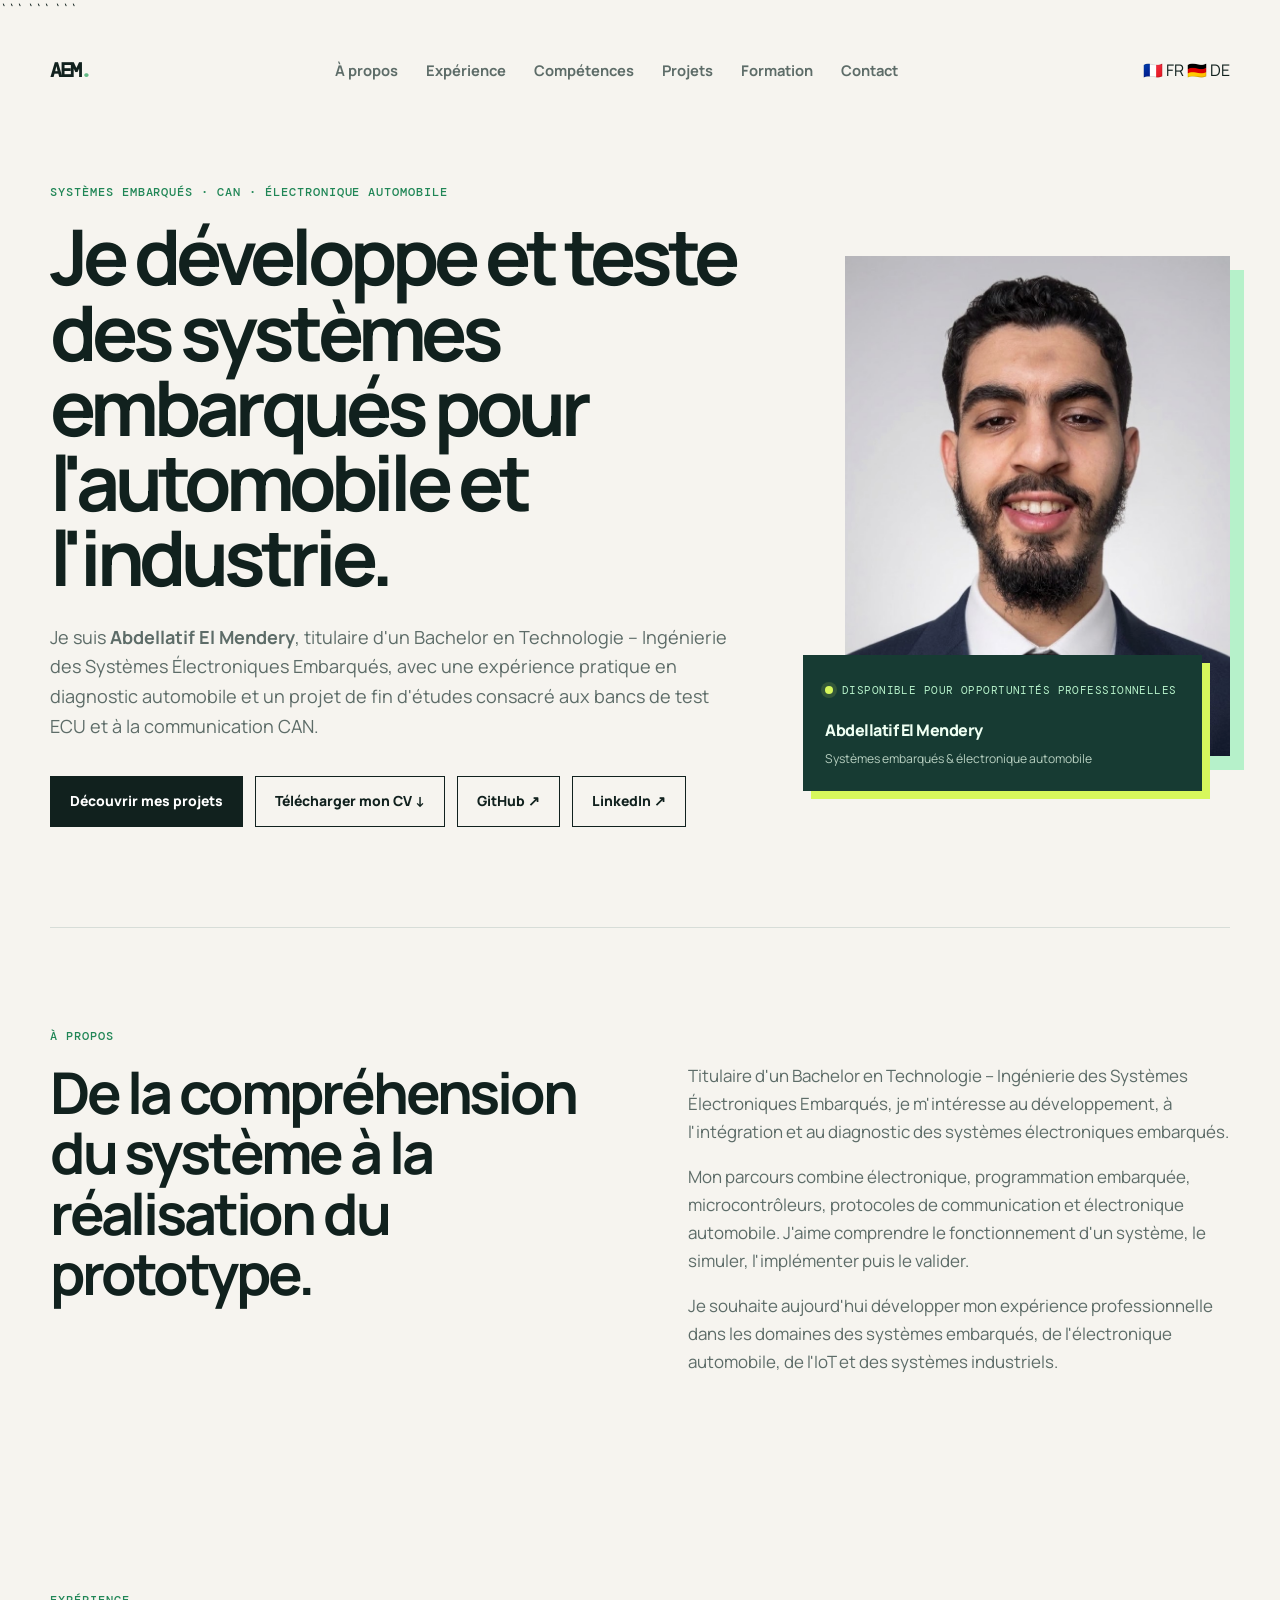
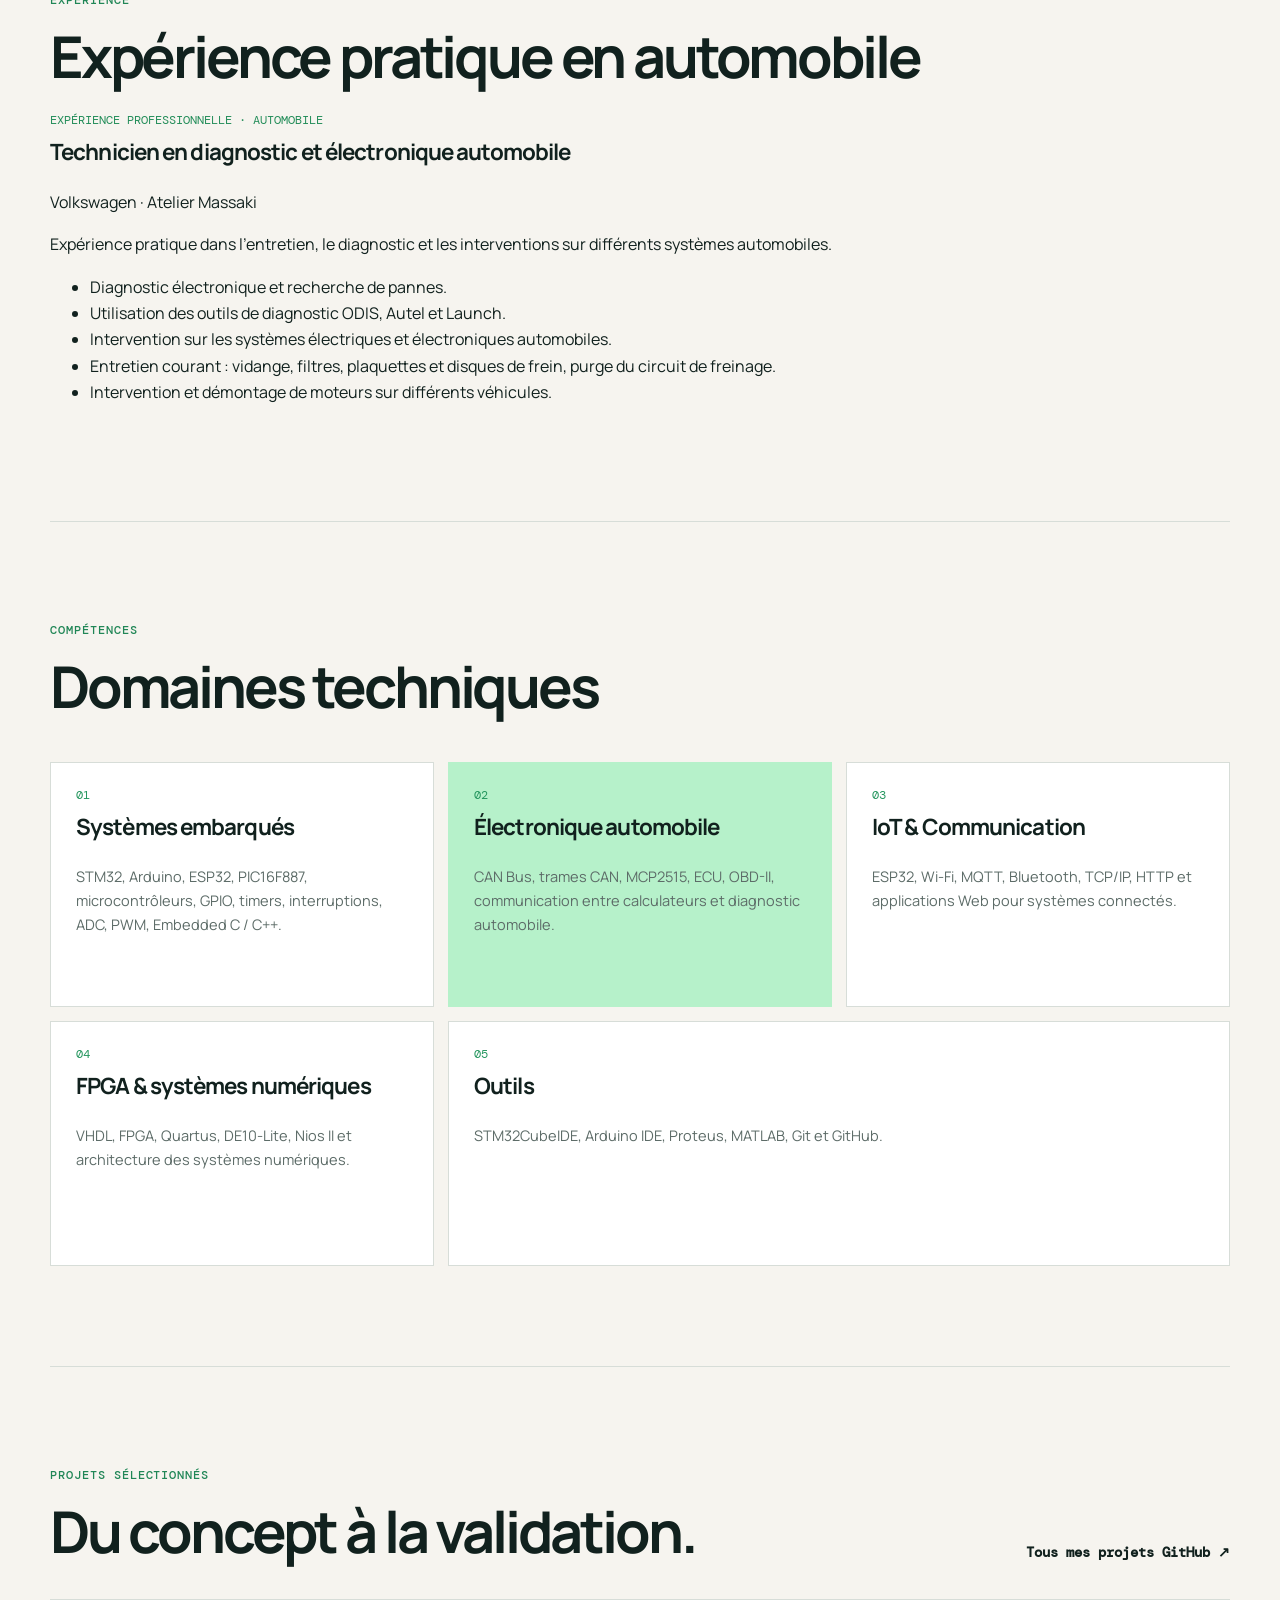
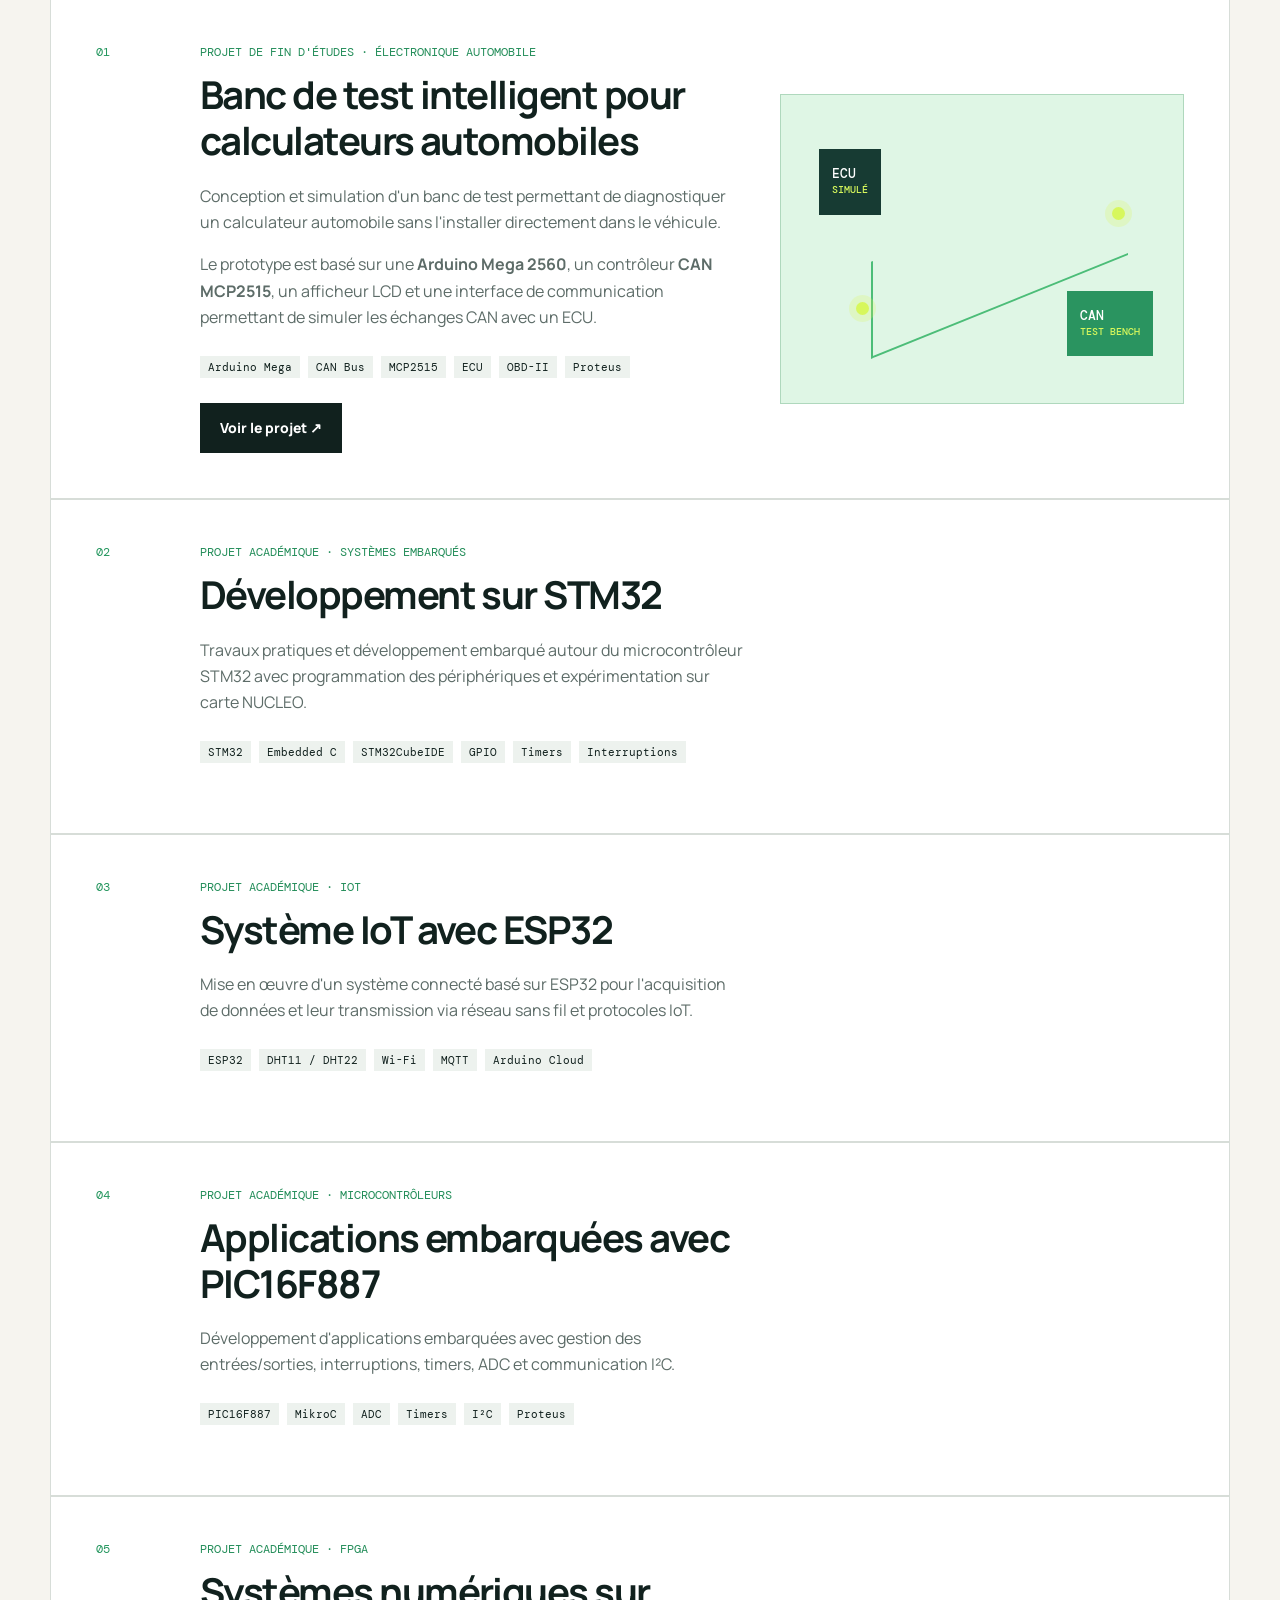
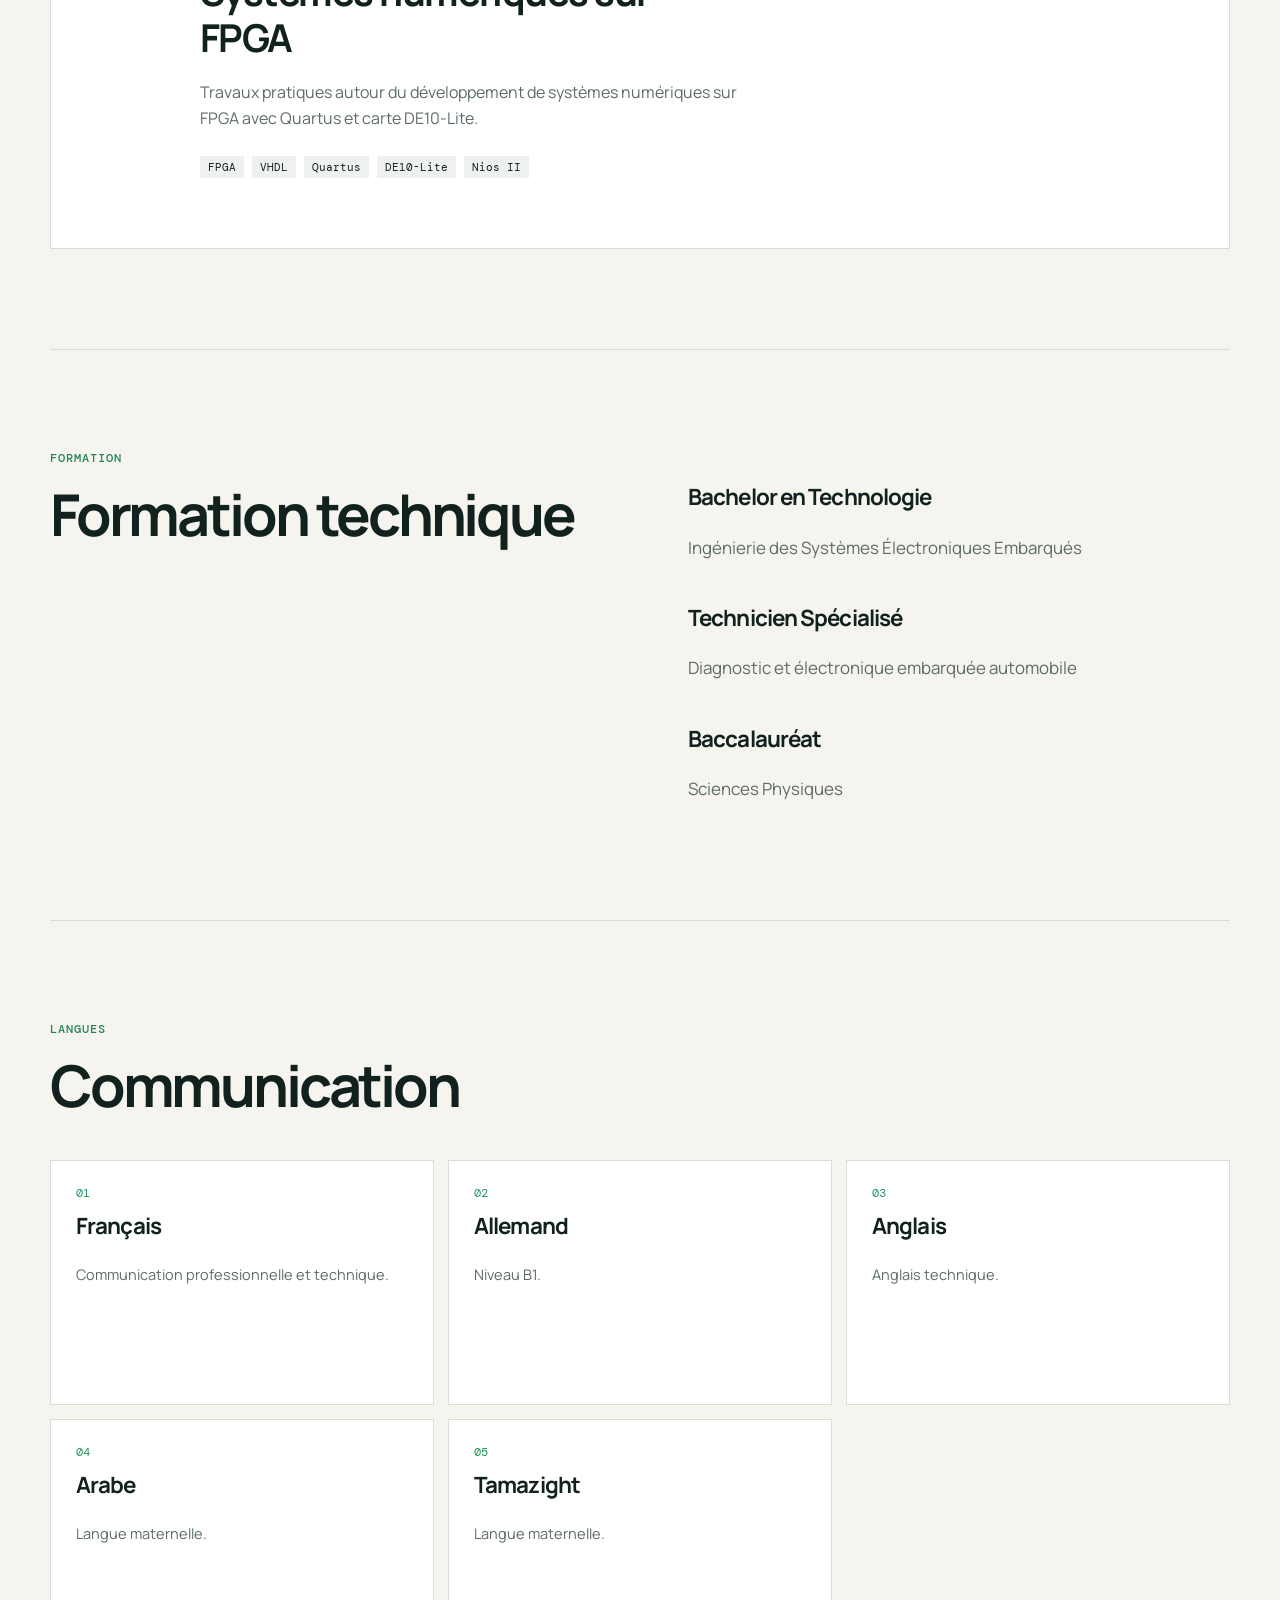
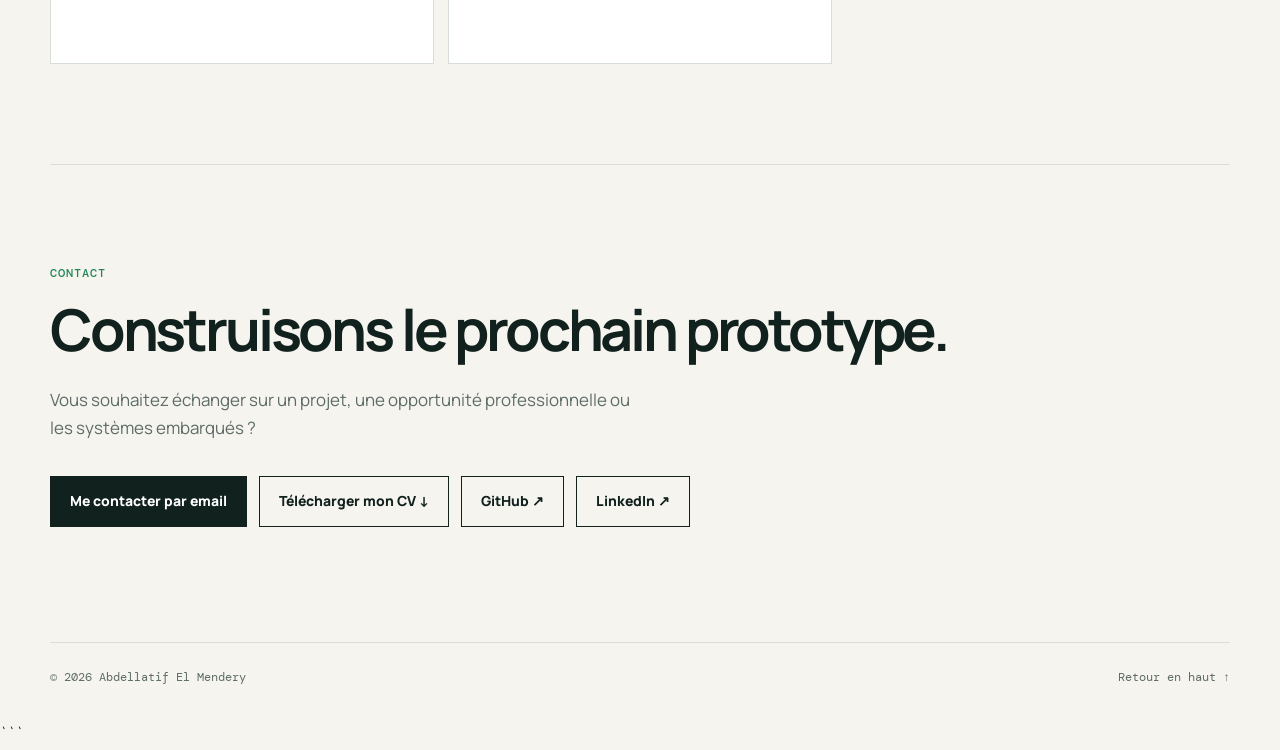
==== commit ff6837b4: "Update index.html" ====
--- a/index.html
+++ b/index.html
@@ -63,6 +63,10 @@
     <a href="#formation">Formation</a>
     <a href="#contact">Contact</a>
   </nav>
+  <div class="language-switch">
+  <a href="index.html" class="active">🇫🇷 FR</a>
+  <a href="de.html">🇩🇪 DE</a>
+</div>
 </header>
 
 
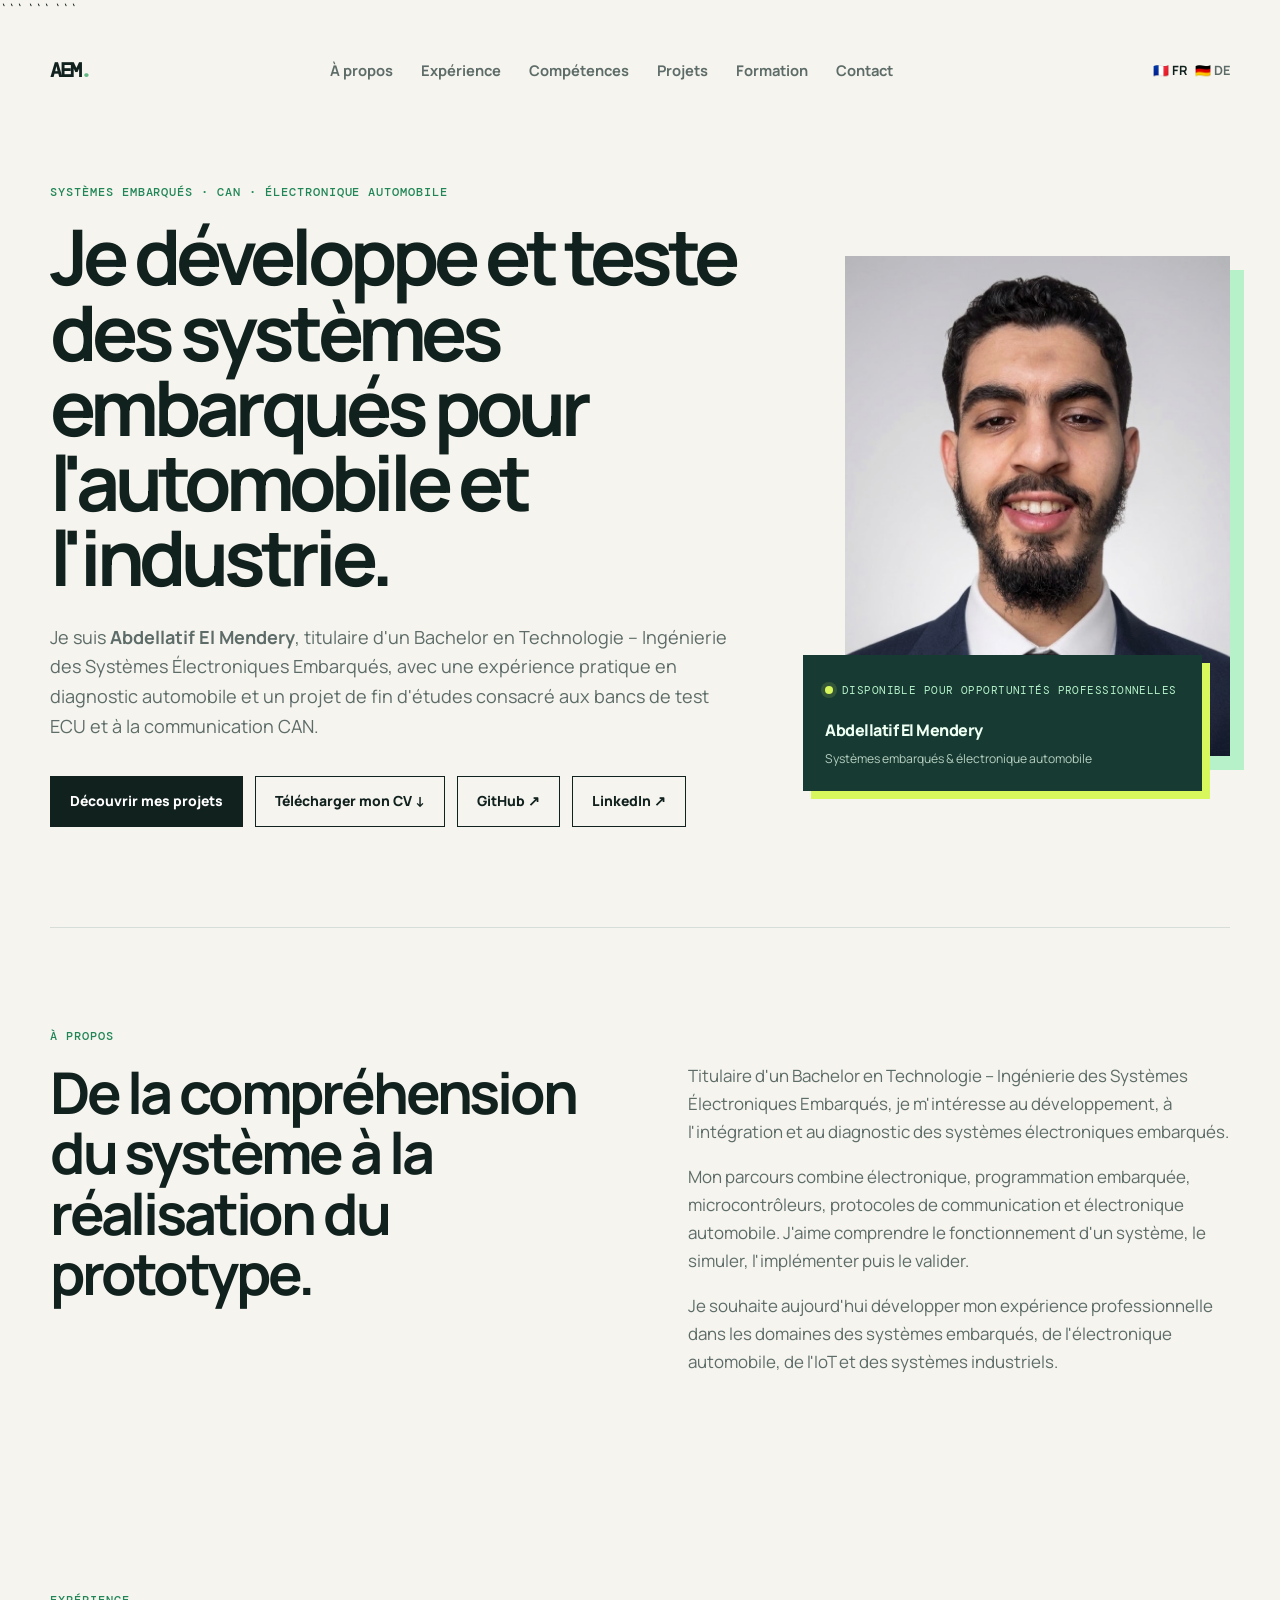
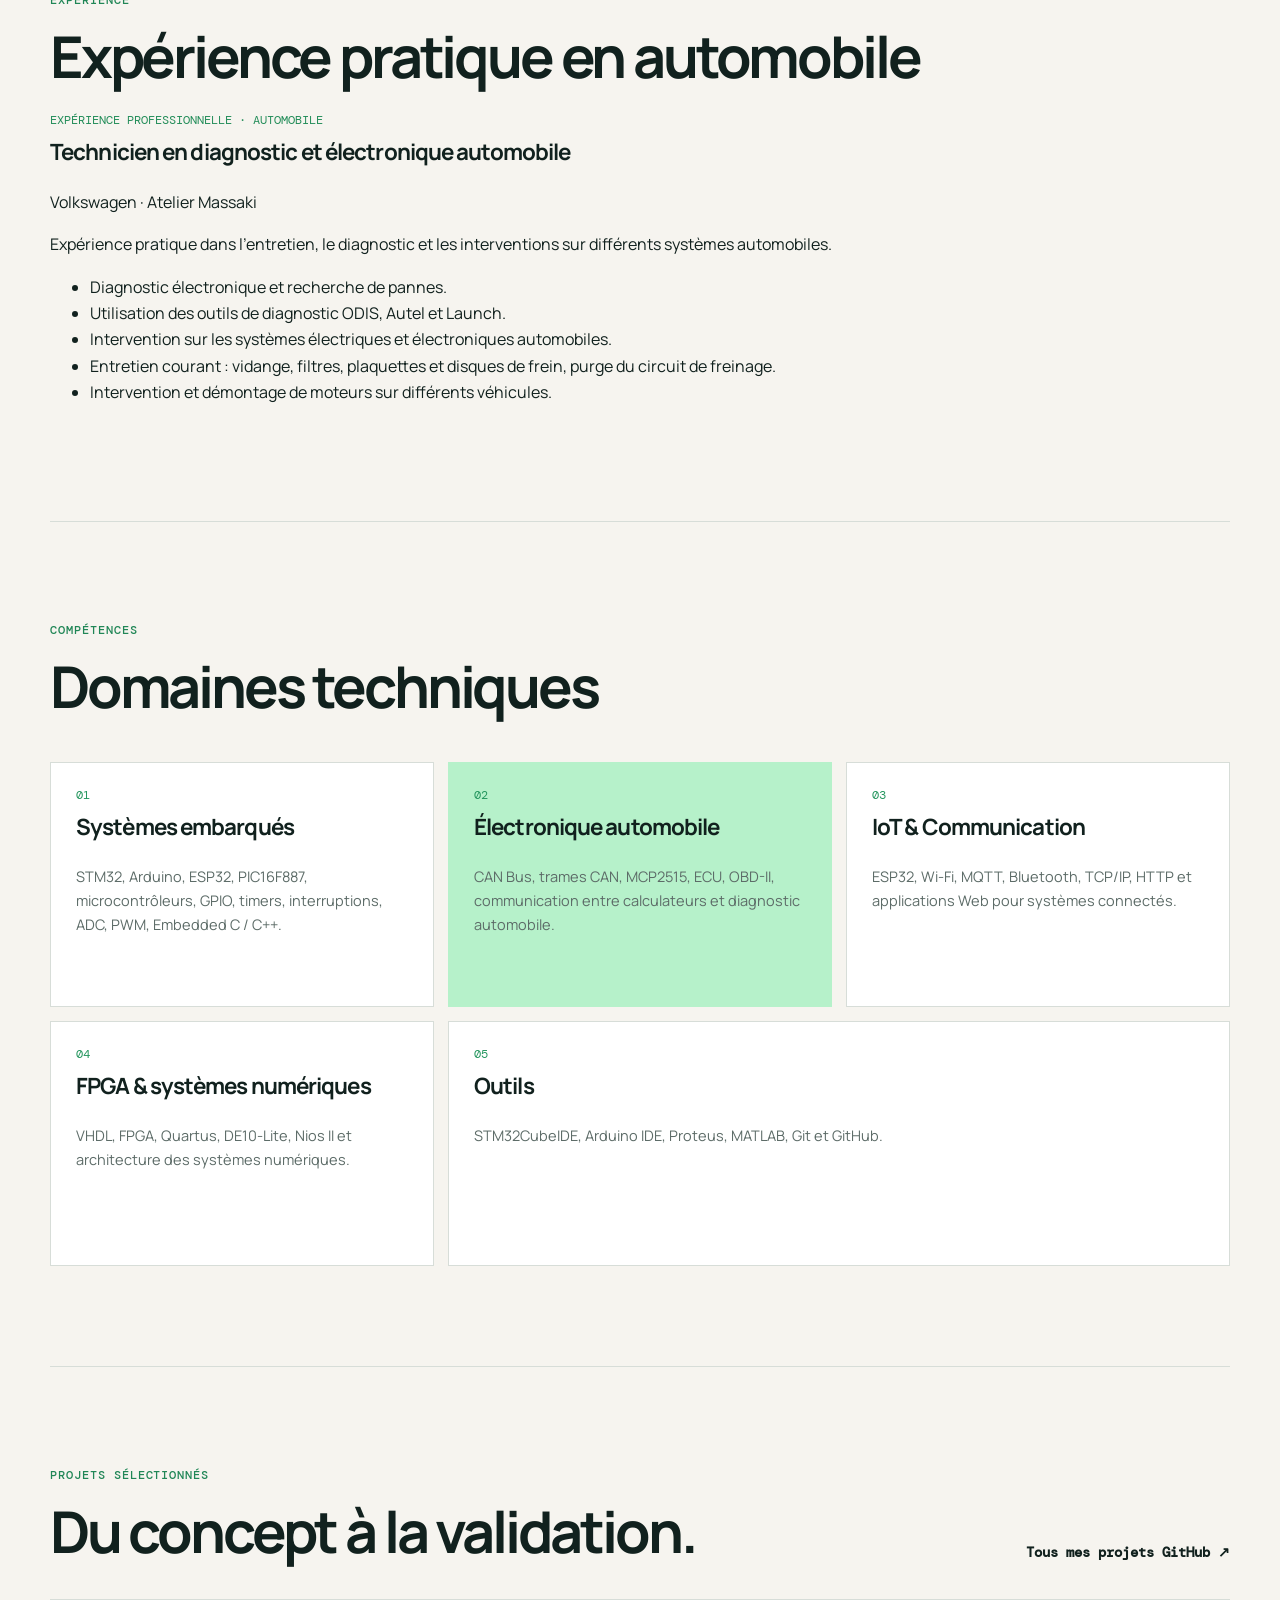
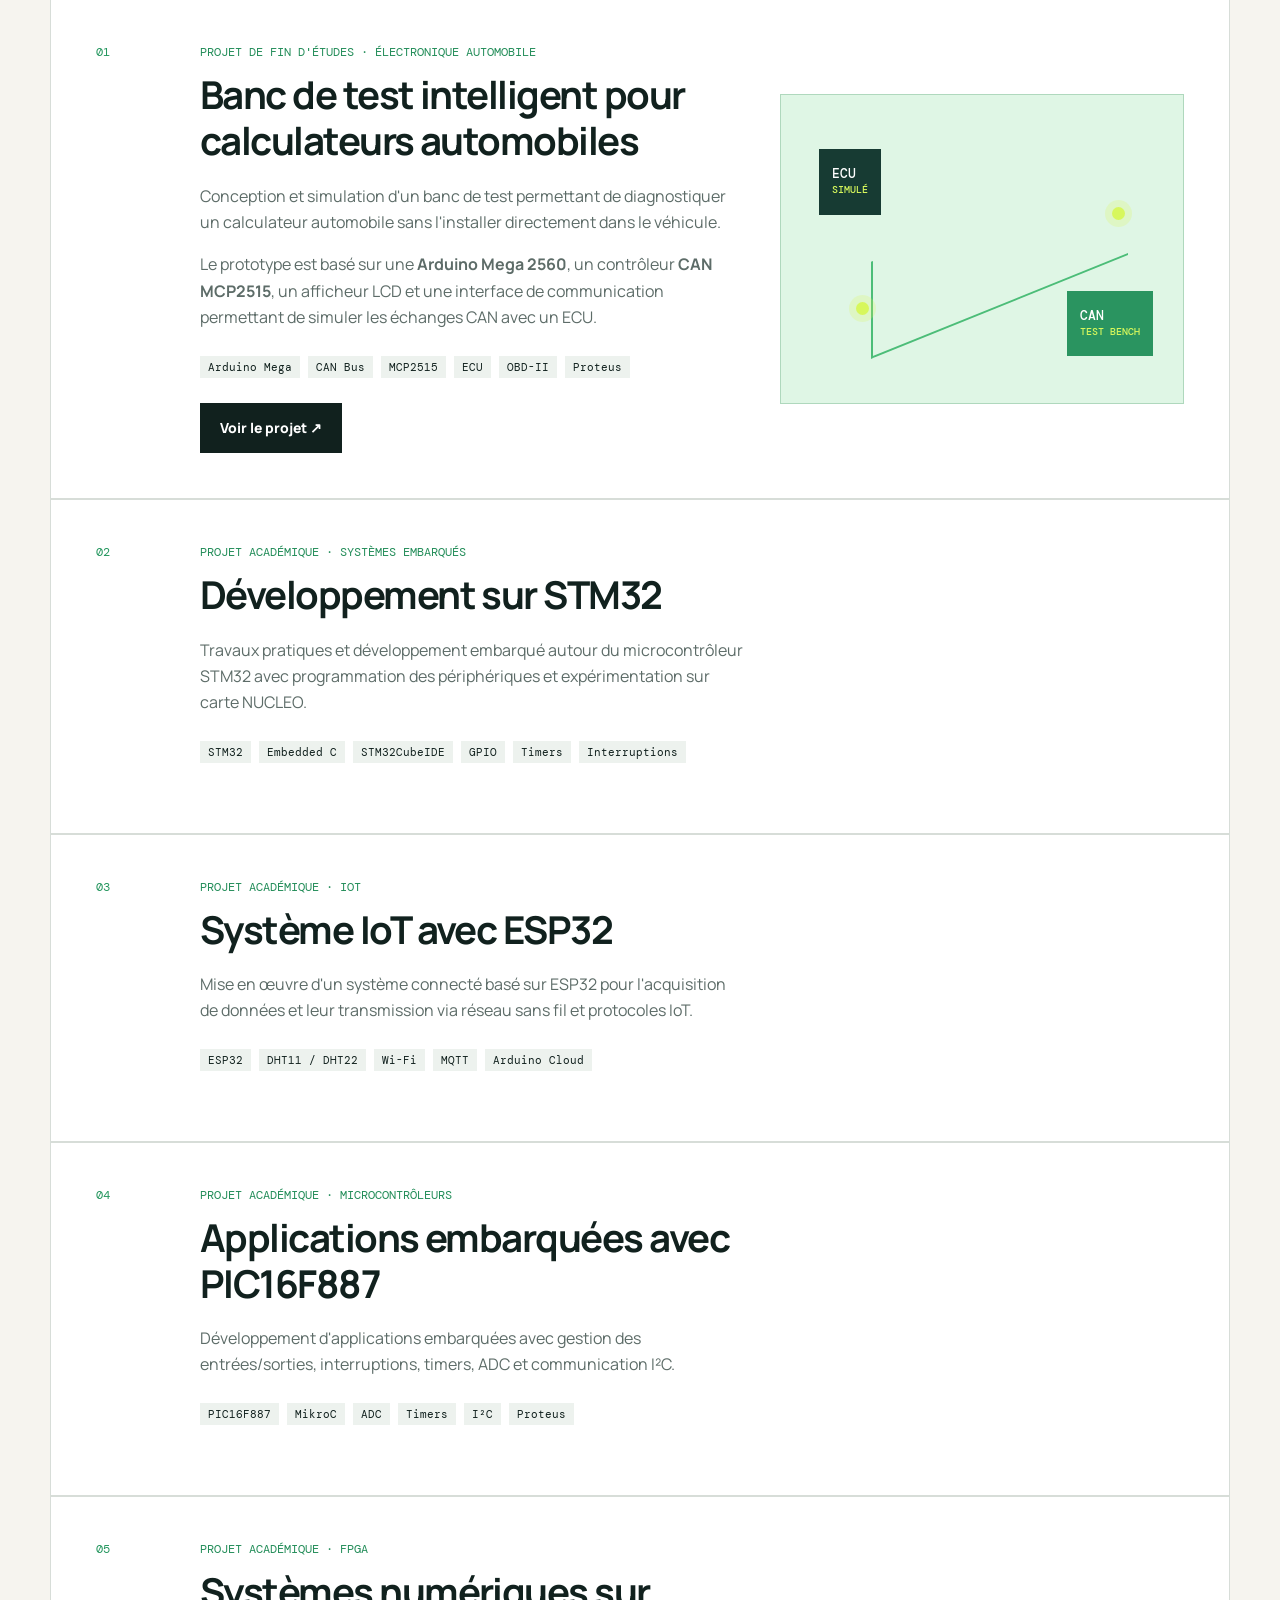
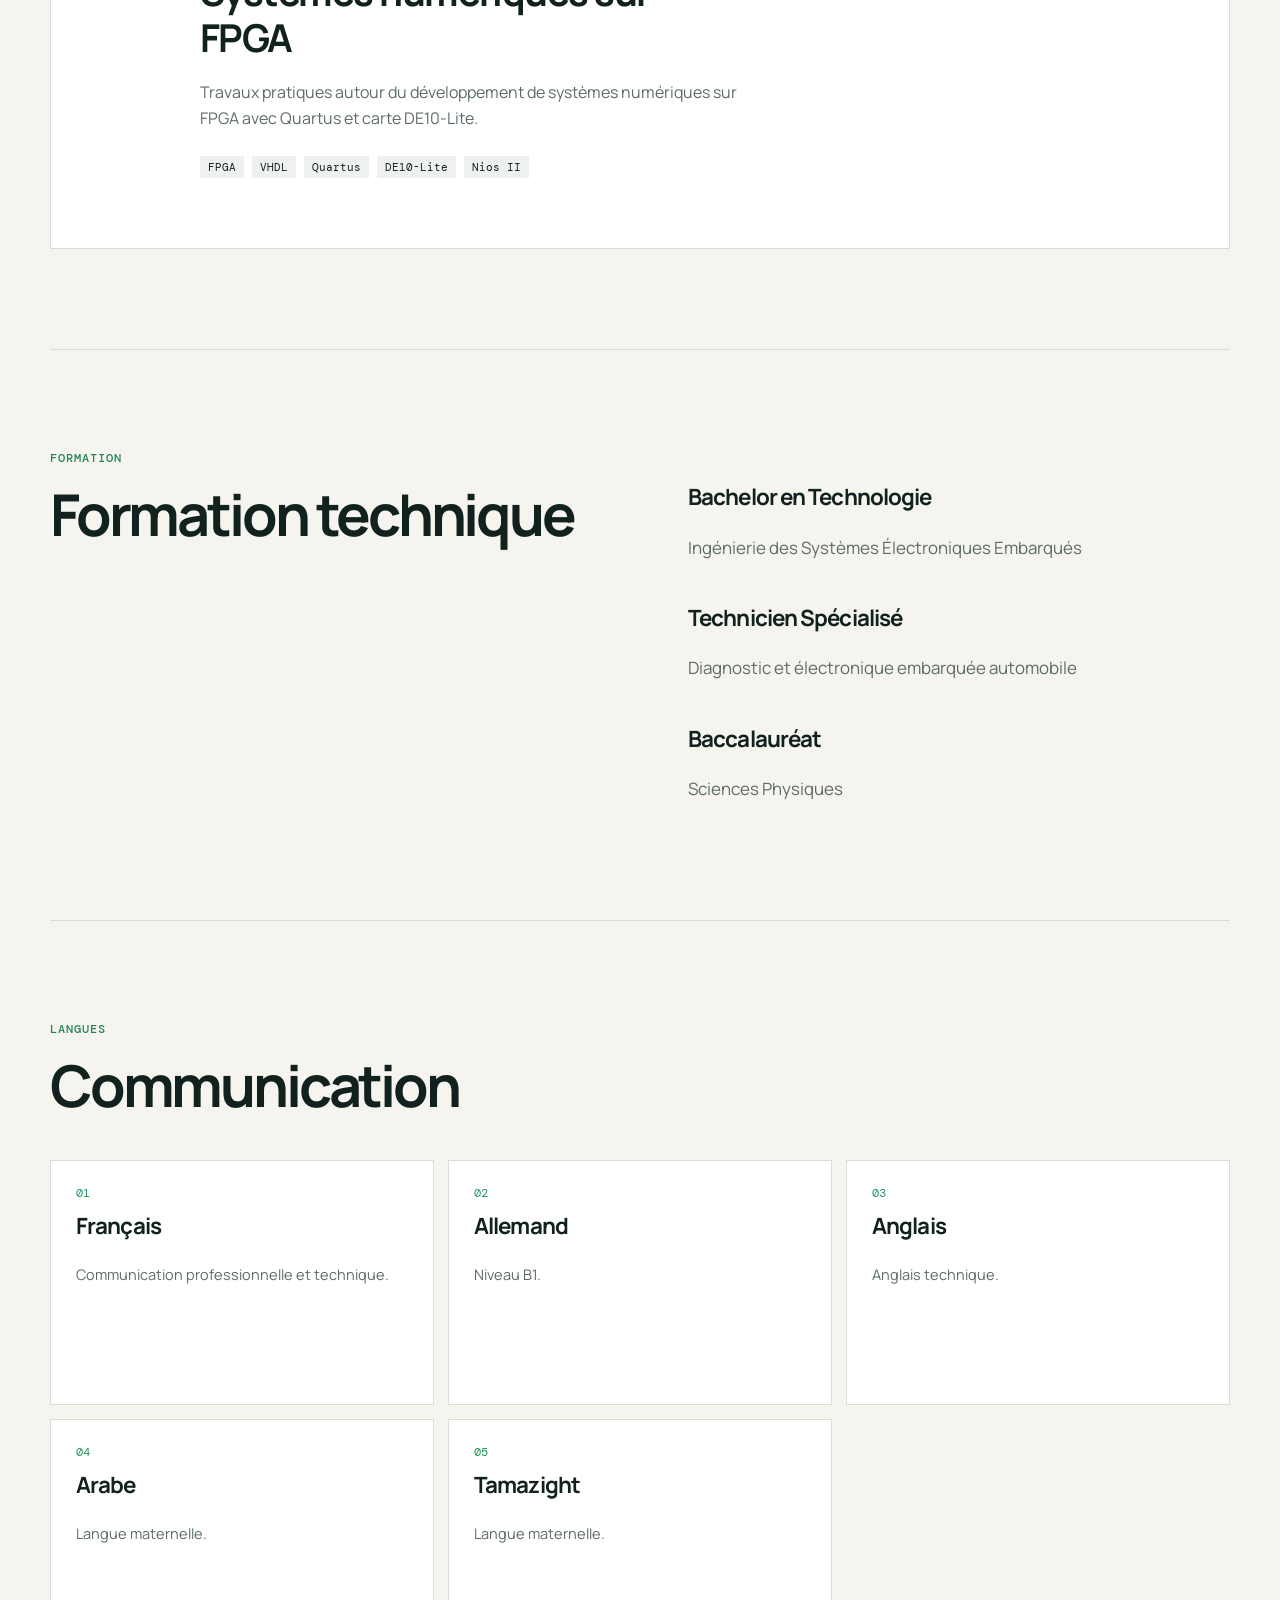
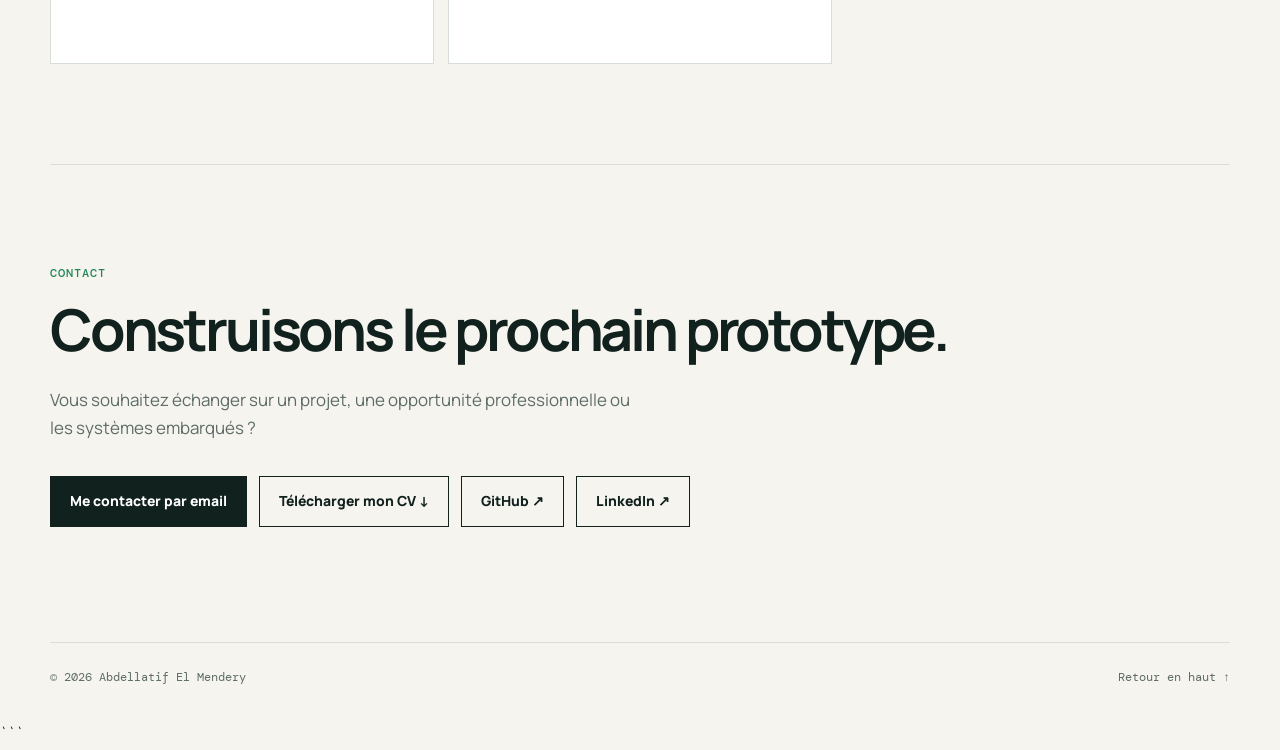
==== commit b3a61156: "Update index.html" ====
--- a/index.html
+++ b/index.html
@@ -104,7 +104,7 @@
 
         <a
           class="button button-secondary"
-          href="cv/Abdellatif_El_Mendery_CV.pdf"
+          href="cv/CV_Abdellatif_El_Mendery_1.pdf"
           target="_blank"
           rel="noreferrer"
         >
--- a/style.css
+++ b/style.css
@@ -87,3 +87,26 @@
   .section { width: min(100% - 32px, 1180px); padding: 72px 0; } .hero { min-height: auto; grid-template-columns: 1fr; gap: 42px; padding-top: 45px; } .hero-profile { justify-self: center; width: min(100% - 25px, 380px); margin-bottom: 30px; } .photo-frame { height: 430px; box-shadow: 8px 8px 0 var(--mint); } .profile-caption { left: -13px; right: 13px; }
   .section-grid, .project-featured { grid-template-columns: 1fr; gap: 28px; } .skills-grid { grid-template-columns: 1fr; } .wide-card { grid-column: span 1; } .projects-heading { align-items: start; flex-direction: column; } .project-index { position: absolute; top: 20px; right: 20px; } .project-visual { min-height: 270px; } footer { width: min(100% - 32px, 1180px); }
 }
+/* Language switch */
+.language-switch {
+  display: flex;
+  align-items: center;
+  gap: 8px;
+  margin-left: 20px;
+}
+
+.language-switch a {
+  text-decoration: none;
+  font-size: 0.8rem;
+  font-weight: 700;
+  color: var(--muted);
+  transition: 0.2s ease;
+}
+
+.language-switch a:hover {
+  color: var(--ink);
+}
+
+.language-switch a.active {
+  color: var(--ink);
+}
